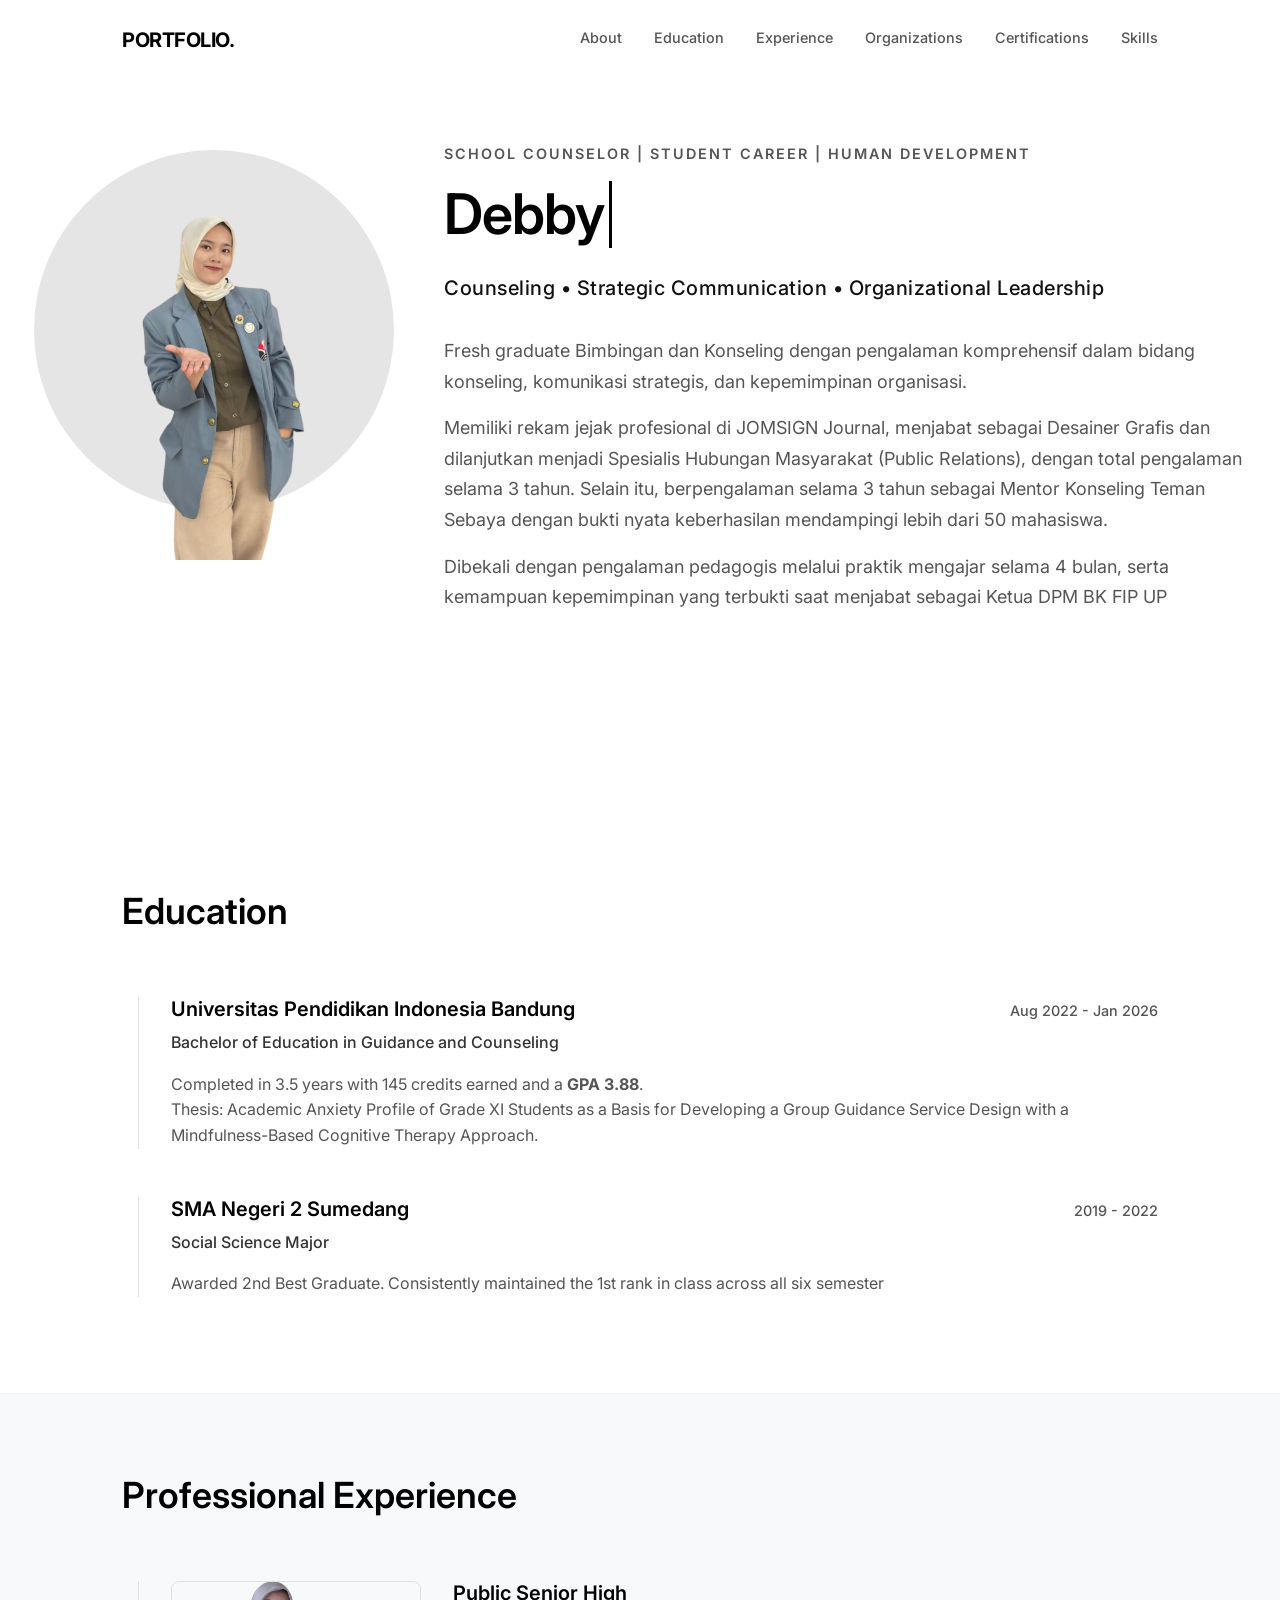
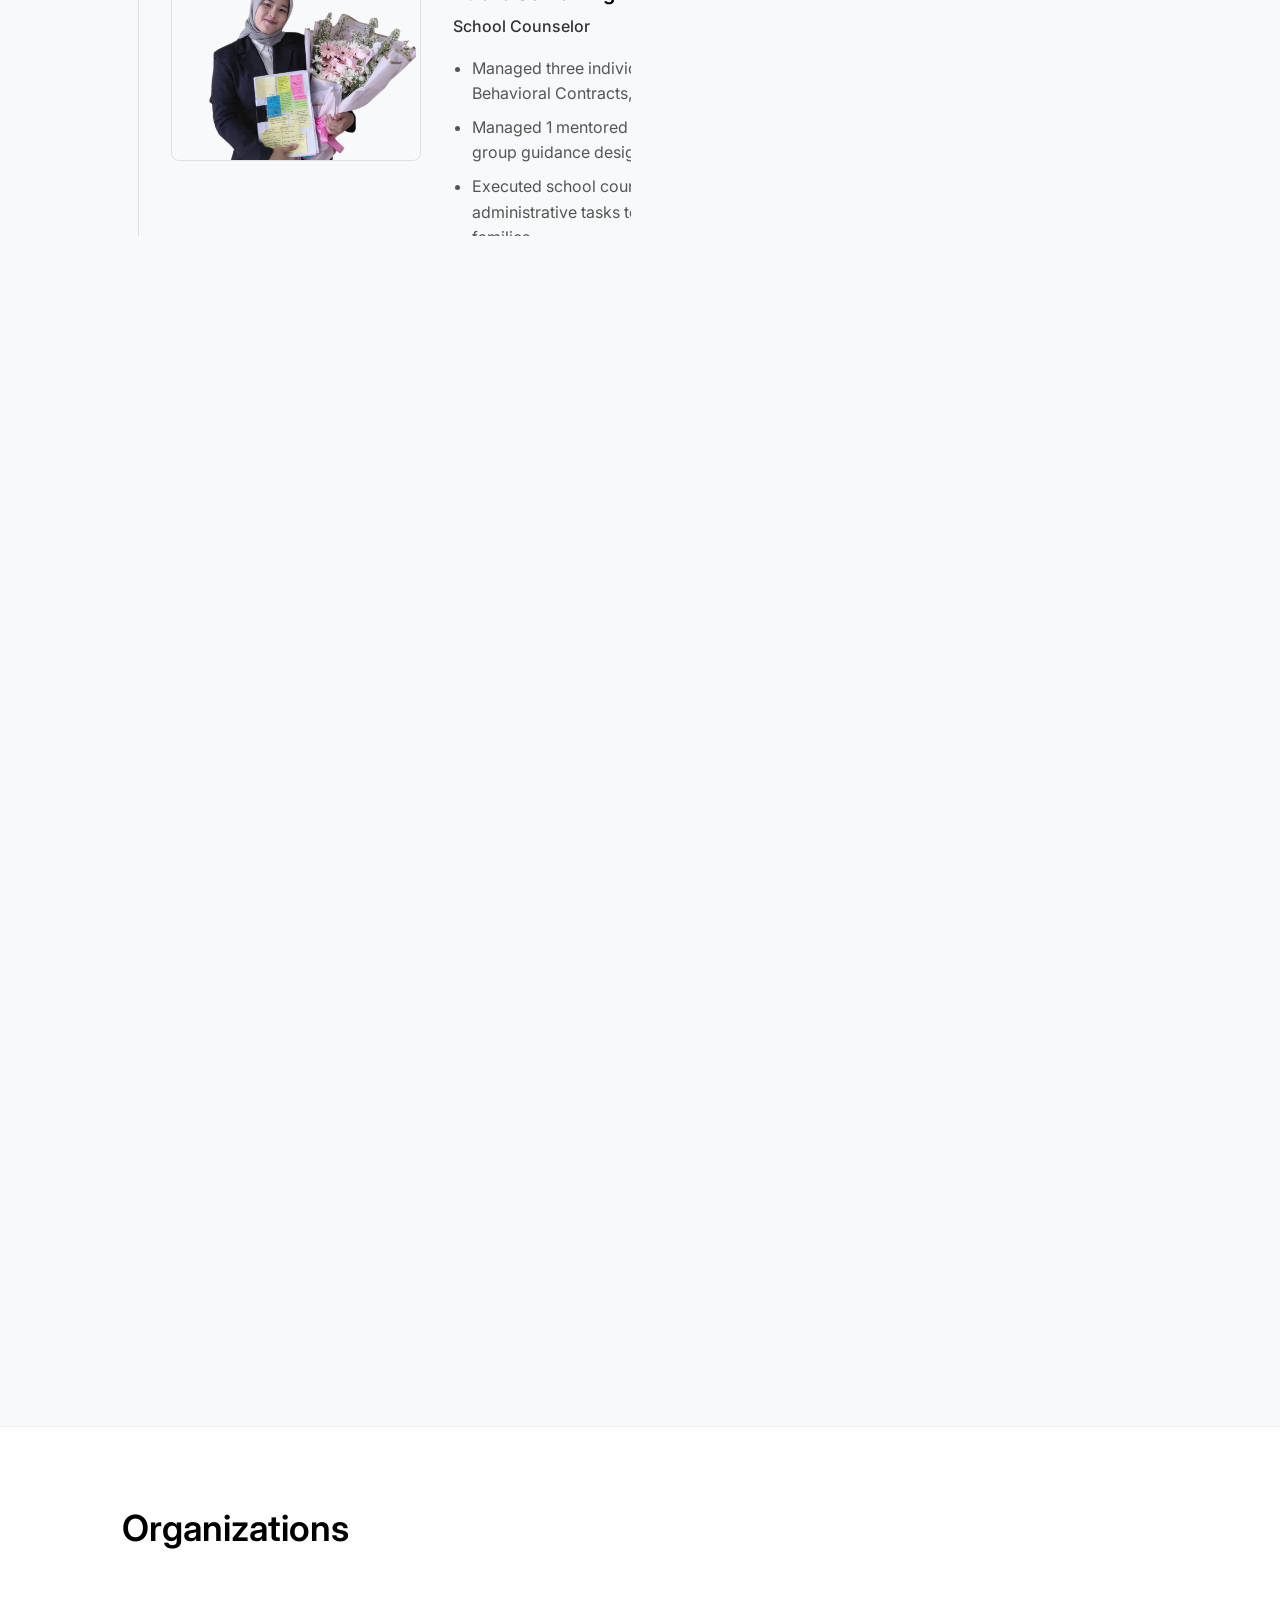
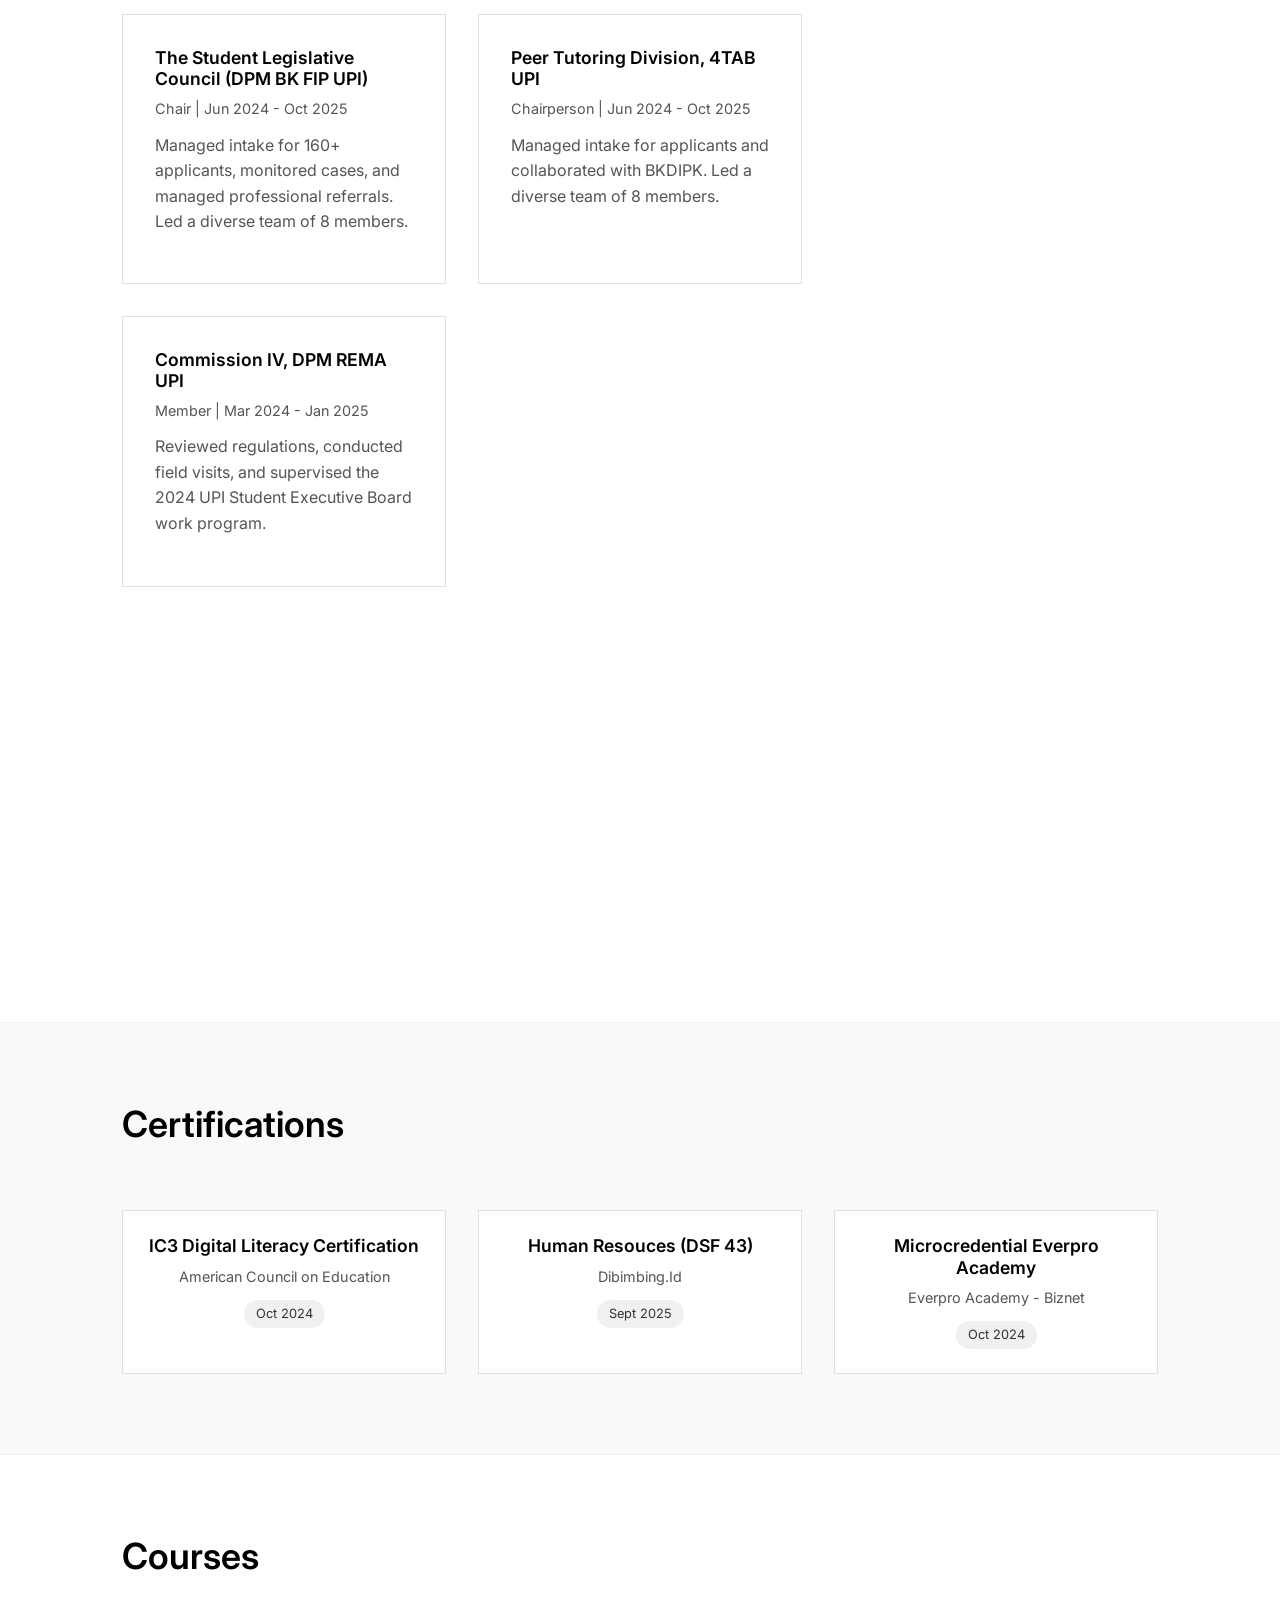
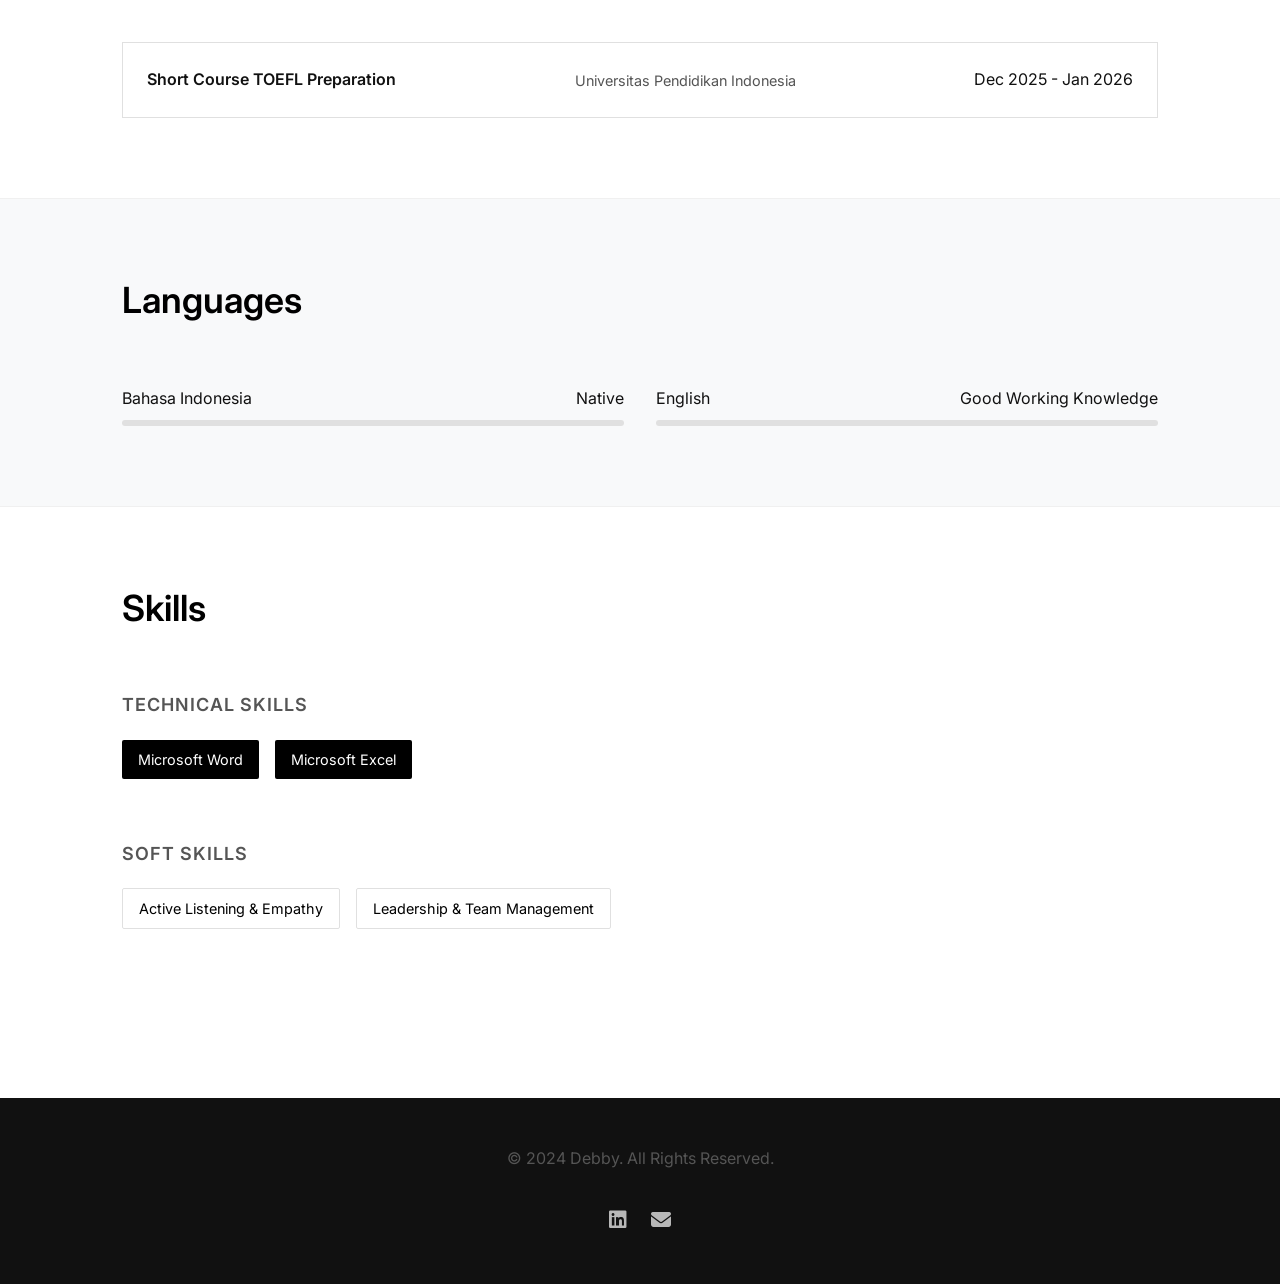
==== index.html @ de9557c0 "update" ====
<!DOCTYPE html>
<html lang="en">

<head>
    <meta charset="UTF-8">
    <meta name="viewport" content="width=device-width, initial-scale=1.0">
    <title>Professional Portfolio | Debby Rojwa N</title>
    <meta name="description"
        content="Portfolio of Debby Rojwa N, a Guidance and Counseling graduate specializing in counseling, strategic communication, and organizational leadership.">
    <link rel="preconnect" href="https://fonts.googleapis.com">
    <link rel="preconnect" href="https://fonts.gstatic.com" crossorigin>
    <link href="https://fonts.googleapis.com/css2?family=Inter:wght@300;400;500;600;700&display=swap" rel="stylesheet">
    <link rel="stylesheet" href="assets/css/style.css">
    <link rel="stylesheet" href="https://cdnjs.cloudflare.com/ajax/libs/font-awesome/6.4.0/css/all.min.css">

    <style>
        html {
            scroll-behavior: smooth;
        }
    </style>
</head>

<body>

    <header class="navbar">
        <div class="container nav-container">
            <a href="#" class="logo">PORTFOLIO.</a>

            <button class="menu-toggle" aria-label="Toggle navigation">
                <span class="bar"></span>
                <span class="bar"></span>
                <span class="bar"></span>
            </button>

            <nav class="nav-menu">
                <ul class="nav-list">
                    <li><a href="#about" class="nav-link">About</a></li>
                    <li><a href="#education" class="nav-link">Education</a></li>
                    <li><a href="#experience" class="nav-link">Experience</a></li>
                    <li><a href="#organizations" class="nav-link">Organizations</a></li>
                    <li><a href="#certifications" class="nav-link">Certifications</a></li>
                    <li><a href="#skills" class="nav-link">Skills</a></li>
                </ul>
            </nav>
        </div>
    </header>

    <section id="about" class="hero-section">
        <div class="container hero-container fade-in-up">
            <div class="hero-wrapper">
                <div class="hero-image">
                    <img src="assets/img/Desain tanpa judul.png" alt="Debby Rojwa N">
                </div>

                <div class="hero-content">
                    <span class="subtitle">School counselor | Student Career | Human Development</span>
                    <h1 class="main-title">
                        <span class="typewriter-container">
                            <span id="typewriter-title" class="typewriter-text"></span>
                        </span>
                    </h1>

                    <p class="role-tagline">Counseling &bull; Strategic Communication &bull; Organizational Leadership
                    </p>

                    <div class="about-description">
                        <p class="hero-summary text-reveal" style="margin-bottom: 1rem;">
                            Fresh graduate Bimbingan dan Konseling dengan pengalaman komprehensif dalam bidang
                            konseling, komunikasi strategis, dan kepemimpinan organisasi.
                        </p>
                        <p class="hero-summary text-reveal" style="margin-bottom: 1rem;">
                            Memiliki rekam jejak profesional di JOMSIGN Journal, menjabat sebagai Desainer Grafis dan
                            dilanjutkan menjadi Spesialis Hubungan Masyarakat (Public Relations), dengan total
                            pengalaman selama 3 tahun. Selain itu, berpengalaman selama 3 tahun sebagai Mentor Konseling
                            Teman Sebaya dengan bukti nyata keberhasilan mendampingi lebih dari 50 mahasiswa.
                        </p>
                        <p class="hero-summary text-reveal">
                            Dibekali dengan pengalaman pedagogis melalui praktik mengajar selama 4 bulan, serta
                            kemampuan kepemimpinan yang terbukti saat menjabat sebagai Ketua DPM BK FIP UP
                        </p>
                    </div>

                    <div class="hero-actions">
                        <a href="#" class="btn btn-primary" download>Download CV</a>
                        <a href="#experience" class="btn btn-outline">My Work</a>
                    </div>
                </div>
            </div>
        </div>
    </section>

    <main>
        <section id="education" class="section">
            <div class="container">
                <h2 class="section-title text-reveal">Education</h2>
                <div class="timeline stagger-container">
                    <div class="timeline-item stagger-item">
                        <div class="timeline-header">
                            <h3 class="timeline-title">Universitas Pendidikan Indonesia Bandung</h3>
                            <span class="timeline-year">Aug 2022 - Jan 2026</span>
                        </div>
                        <p class="timeline-subtitle">Bachelor of Education in Guidance and Counseling</p>
                        <p class="timeline-desc">
                            Completed in 3.5 years with 145 credits earned and a <strong>GPA 3.88</strong>.<br>
                            Thesis: Academic Anxiety Profile of Grade XI Students as a Basis for Developing a Group
                            Guidance Service Design with a Mindfulness-Based Cognitive Therapy Approach.
                        </p>
                    </div>
                    <div class="timeline-item stagger-item">
                        <div class="timeline-header">
                            <h3 class="timeline-title">SMA Negeri 2 Sumedang</h3>
                            <span class="timeline-year">2019 - 2022</span>
                        </div>
                        <p class="timeline-subtitle">Social Science Major</p>
                        <p class="timeline-desc">
                            Awarded 2nd Best Graduate. Consistently maintained the 1st rank in class across all six
                            semesters.
                        </p>
                    </div>
                </div>
            </div>
        </section>

        <section id="experience" class="section bg-light">
            <div class="container">
                <h2 class="section-title text-reveal">Professional Experience</h2>
                <div class="timeline stagger-container">

                    <div class="exp-item-wrapper timeline-item stagger-item">
                        <div class="exp-image-box">
                            <img src="assets/img/fotosicantikk.png" alt="School Counselor">
                        </div>
                        <div class="exp-content">
                            <div class="timeline-header">
                                <h3 class="timeline-title">Public Senior High School 6 Bandung</h3>
                                <span class="timeline-year">Sept 2025 - Jan 2026</span>
                            </div>
                            <p class="timeline-subtitle">School Counselor</p>
                            <ul class="timeline-list">
                                <li>Managed three individual counseling cases using the REBT approach with reframing,
                                    Behavioral Contracts, Transactional Analysis, and Strengths-Based Counseling
                                    techniques.
                                </li>
                                <li>Managed 1 mentored class and 6 partner classes, delivering 8 sessions of classroom
                                    and
                                    group guidance designed based on comprehensive needs assessments.</li>
                                <li>Executed school counseling management, including home visits, in-depth case studies,
                                    and
                                    administrative tasks to strengthen the support system between schools, students, and
                                    families.</li>
                            </ul>
                        </div>
                    </div>

                    <div class="exp-item-wrapper timeline-item stagger-item">
                        <div class="exp-image-box">
                            <img src="assets/img/fotosicantikk.png" alt="Jomsign">
                        </div>
                        <div class="exp-content">
                            <div class="timeline-header">
                                <h3 class="timeline-title">JOMSIGN: Journal of Multicultural Studies</h3>
                                <span class="timeline-year">Jul 2024 - Jan 2026</span>
                            </div>
                            <p class="timeline-subtitle">Public Relations Specialist</p>
                            <ul class="timeline-list">
                                <li>Cultivated and maintained positive relationships between the Journal Jomsign and the
                                    public, ensuring a high level of trust and mutual understanding.</li>
                                <li>Developed and executed effective communication strategies to build a strong,
                                    consistent,
                                    and positive journal Jomsign image.</li>
                            </ul>
                        </div>
                    </div>

                    <div class="exp-item-wrapper timeline-item stagger-item">
                        <div class="exp-image-box">
                            <img src="assets/img/fotosicantikk.png" alt="Host">
                        </div>
                        <div class="exp-content">
                            <div class="timeline-header">
                                <h3 class="timeline-title">Universitas Pendidikan Indonesia</h3>
                                <span class="timeline-year">Aug 2022 - Present</span>
                            </div>
                            <p class="timeline-subtitle">Host Highlights (Master of Ceremony & Moderator)</p>
                            <ul class="timeline-list">
                                <li><strong>Master of Ceremony:</strong> Led high-profile university events (2025 UPI
                                    Alumni
                                    Gathering, Tracer Study Dissemination, 2023 FIP UPI Ambassador competition).</li>
                                <li><strong>Moderator:</strong> Facilitated national-level dialogues including 2025
                                    National
                                    BK Workshop and 2023 UPI Career Talk Job Fair.</li>
                                <li><strong>Presidium for MUMAS BK UPI:</strong> Presided over 23 plenary sessions,
                                    managing
                                    complex legislative procedures and maintaining assembly order.</li>
                            </ul>
                        </div>
                    </div>

                    <div class="exp-item-wrapper timeline-item stagger-item">
                        <div class="exp-image-box">
                            <img src="assets/img/fotosicantikk.png" alt="Graphic Designer">
                        </div>
                        <div class="exp-content">
                            <div class="timeline-header">
                                <h3 class="timeline-title">JOMSIGN: Journal of Multicultural Studies</h3>
                                <span class="timeline-year">Apr 2022 - Jul 2024</span>
                            </div>
                            <p class="timeline-subtitle">Graphic Designer </p>
                            <ul class="timeline-list">
                                <li>Coordinated the article intake process, including receiving submissions and
                                    conducting
                                    initial administrative screenings for layout compliance.</li>
                                <li>Facilitated author communications by issuing Letters of Acceptance (LOA) and
                                    providing
                                    updates regarding the technical status of their manuscripts.</li>
                            </ul>
                        </div>
                    </div>

                    <div class="exp-item-wrapper timeline-item stagger-item">
                        <div class="exp-image-box">
                            <img src="assets/img/fotosicantikk.png" alt="Peer Counselor">
                        </div>
                        <div class="exp-content">
                            <div class="timeline-header">
                                <h3 class="timeline-title">Universitas Pendidikan Indonesia</h3>
                                <span class="timeline-year">Oct 2023 - Jan 2026</span>
                            </div>
                            <p class="timeline-subtitle">Peer Counselor</p>
                            <ul class="timeline-list">
                                <li>Conducted 30+ peer counseling sessions addressing diverse personal, social, and
                                    academic
                                    issues, prioritizing deep listening and non-judgmental validation.</li>
                                <li>Active speaker specializing in peer counseling for various internal and external
                                    organizations.</li>
                            </ul>
                        </div>
                    </div>

                </div>
            </div>
        </section>

        <section id="organizations" class="section">
            <div class="container">
                <h2 class="section-title text-reveal">Organizations</h2>
                <div class="grid-layout stagger-container org-grid">

                    <div class="org-card-wrapper stagger-item">
                        <div class="card org-main-card">
                            <h3 class="card-title">The Student Legislative Council (DPM BK FIP UPI)</h3>
                            <p class="card-subtitle">Chair | Jun 2024 - Oct 2025</p>
                            <p class="card-desc">Managed intake for 160+ applicants, monitored cases, and managed
                                professional referrals. Led a diverse team of 8 members.</p>
                        </div>
                        <div class="org-detail-overlay">
                            <div class="overlay-image-container fader">
                                <img src="assets/img/Gemini_Generated_Image_20qdap20qdap20qd.png" alt="Img 1"
                                    class="fader-img active">
                                <img src="assets/img/Gemini_Generated_Image_20qdap20qdap20qd (1).png" alt="Img 2"
                                    class="fader-img">
                                <img src="assets/img/Gemini_Generated_Image_20qdap20qdap20qd (2).png" alt="Img 3"
                                    class="fader-img">
                            </div>
                            <div class="detail-desc">
                                <p>Led legislative initiatives and student advocacy programs, significantly improving
                                    campus engagement.</p>
                            </div>
                        </div>
                    </div>

                    <div class="org-card-wrapper stagger-item">
                        <div class="card org-main-card">
                            <h3 class="card-title">Peer Tutoring Division, 4TAB UPI</h3>
                            <p class="card-subtitle">Chairperson | Jun 2024 - Oct 2025</p>
                            <p class="card-desc">Managed intake for applicants and collaborated with BKDIPK. Led a
                                diverse
                                team of 8 members.</p>
                        </div>
                        <div class="org-detail-overlay">
                            <div class="overlay-image-container fader">
                                <img src="assets/img/Gemini_Generated_Image_3wm6e03wm6e03wm6.png" alt="Img 1"
                                    class="fader-img active">
                                <img src="assets/img/fotosicantikk.png" alt="Img 2" class="fader-img">
                                <img src="assets/img/Gemini_Generated_Image_20qdap20qdap20qd (1).png" alt="Img 3"
                                    class="fader-img">
                            </div>
                            <div class="detail-desc">
                                <p>Successfully coordinated academic support for over 200 freshmen through peer-to-peer
                                    mentoring.</p>
                            </div>
                        </div>
                    </div>

                    <div class="org-card-wrapper stagger-item">
                        <div class="card org-main-card">
                            <h3 class="card-title">Commission II, DPM BK FIP UPI</h3>
                            <p class="card-subtitle">Chairperson | Apr 2024 - Jan 2025</p>
                            <p class="card-desc">Led oversight of four strategic divisions. Optimized budgeting and
                                supervisory functions for 25+ executive work programs.</p>
                        </div>
                        <div class="org-detail-overlay">
                            <div class="overlay-image-container fader">
                                <img src="assets/img/Gemini_Generated_Image_20qdap20qdap20qd (2).png" alt="Img 1"
                                    class="fader-img active">
                                <img src="assets/img/Gemini_Generated_Image_20qdap20qdap20qd.png" alt="Img 2"
                                    class="fader-img">
                                <img src="assets/img/Gemini_Generated_Image_3wm6e03wm6e03wm6.png" alt="Img 3"
                                    class="fader-img">
                            </div>
                            <div class="detail-desc">
                                <p>Ensured fiscal responsibility and strategic alignment of all student body programs.
                                </p>
                            </div>
                        </div>
                    </div>

                    <div class="org-card-wrapper stagger-item">
                        <div class="card org-main-card">
                            <h3 class="card-title">Commission IV, DPM REMA UPI</h3>
                            <p class="card-subtitle">Member | Mar 2024 - Jan 2025</p>
                            <p class="card-desc">Reviewed regulations, conducted field visits, and supervised the 2024
                                UPI
                                Student Executive Board work program.</p>
                        </div>
                        <div class="org-detail-overlay">
                            <div class="overlay-image-container fader">
                                <img src="assets/img/Gemini_Generated_Image_20qdap20qdap20qd (1).png" alt="Img 1"
                                    class="fader-img active">
                                <img src="assets/img/Gemini_Generated_Image_20qdap20qdap20qd (2).png" alt="Img 2"
                                    class="fader-img">
                                <img src="assets/img/fotosicantikk.png" alt="Img 3" class="fader-img">
                            </div>
                            <div class="detail-desc">
                                <p>Conducted rigorous oversight of university-wide executive programs.</p>
                            </div>
                        </div>
                    </div>

                    <div class="org-card-wrapper stagger-item">
                        <div class="card org-main-card">
                            <h3 class="card-title">Literature and Culture Dept, SMAN 2 Sumedang</h3>
                            <p class="card-subtitle">Member | 2019 - 2021</p>
                            <p class="card-desc">Contributed to department meetings and the successful implementation of
                                various cultural programs.</p>
                        </div>
                        <div class="org-detail-overlay">
                            <div class="overlay-image-container fader">
                                <img src="assets/img/Gemini_Generated_Image_3wm6e03wm6e03wm6.png" alt="Img 1"
                                    class="fader-img active">
                                <img src="assets/img/Gemini_Generated_Image_20qdap20qdap20qd.png" alt="Img 2"
                                    class="fader-img">
                            </div>
                            <div class="detail-desc">
                                <p>Organized cultural festivals promoting local arts and literature.</p>
                            </div>
                        </div>
                    </div>

                    <div class="org-card-wrapper stagger-item">
                        <div class="card org-main-card">
                            <h3 class="card-title">Girl's Scout Squad Leader</h3>
                            <p class="card-subtitle">SMP Negeri 1 Sumedang | 2018 - 2019</p>
                            <p class="card-desc">Led field formations as Platoon Commander. Represented school in
                                regional
                                to national levels competitions.</p>
                        </div>
                        <div class="org-detail-overlay">
                            <div class="overlay-image-container fader">
                                <img src="assets/img/fotosicantikk.png" alt="Img 1" class="fader-img active">
                                <img src="assets/img/Gemini_Generated_Image_20qdap20qdap20qd (1).png" alt="Img 2"
                                    class="fader-img">
                            </div>
                            <div class="detail-desc">
                                <p>Led the platoon to victory in 3 regional competitions.</p>
                            </div>
                        </div>
                    </div>

                    <div class="org-card-wrapper stagger-item">
                        <div class="card org-main-card">
                            <h3 class="card-title">Head of Student Library</h3>
                            <p class="card-subtitle">SMP Negeri 1 Sumedang | 2017 - 2018</p>
                            <p class="card-desc">Managed library operations, cataloging, and adhered to schedules.
                                Demonstrated commitment to literary development through competitions.</p>
                        </div>
                        <div class="org-detail-overlay">
                            <div class="overlay-image-container fader">
                                <img src="assets/img/Gemini_Generated_Image_20qdap20qdap20qd (2).png" alt="Img 1"
                                    class="fader-img active">
                                <img src="assets/img/Gemini_Generated_Image_20qdap20qdap20qd.png" alt="Img 2"
                                    class="fader-img">
                            </div>
                            <div class="detail-desc">
                                <p>Modernized the cataloging system and increased student visits by 50%.</p>
                            </div>
                        </div>
                    </div>

                    <div class="org-card-wrapper stagger-item">
                        <div class="card org-main-card">
                            <h3 class="card-title">Member of MC Extracurricular</h3>
                            <p class="card-subtitle">SMP Negeri 1 Sumedang | 2017 - 2018</p>
                            <p class="card-desc">Recognized as Non-Academic Outstanding Student for public speaking
                                excellence. Hosted numerous school and regency events.</p>
                        </div>
                        <div class="org-detail-overlay">
                            <div class="overlay-image-container fader">
                                <img src="assets/img/Gemini_Generated_Image_3wm6e03wm6e03wm6.png" alt="Img 1"
                                    class="fader-img active">
                                <img src="assets/img/fotosicantikk.png" alt="Img 2" class="fader-img">
                            </div>
                            <div class="detail-desc">
                                <p>Served as the primary host for all major school assemblies and external events.</p>
                            </div>
                        </div>
                    </div>

                </div>
            </div>
        </section>

        <section id="certifications" class="section bg-light">
            <div class="container">
                <h2 class="section-title text-reveal">Certifications</h2>
                <div class="grid-layout compact stagger-container">
                    <div class="card minimal stagger-item">
                        <h3 class="card-title">IC3 Digital Literacy Certification</h3>
                        <p class="card-subtitle">American Council on Education</p>
                        <span class="card-meta">Oct 2024</span>
                    </div>
                    <div class="card minimal stagger-item">
                        <h3 class="card-title">Human Resouces (DSF 43)</h3>
                        <p class="card-subtitle">Dibimbing.Id</p>
                        <span class="card-meta">Sept 2025</span>
                    </div>
                    <div class="card minimal stagger-item">
                        <h3 class="card-title">Microcredential Everpro Academy</h3>
                        <p class="card-subtitle">Everpro Academy - Biznet</p>
                        <span class="card-meta">Oct 2024</span>
                    </div>
                </div>
            </div>
        </section>

        <section id="courses" class="section">
            <div class="container">
                <h2 class="section-title text-reveal">Courses</h2>
                <div class="list-layout stagger-container">
                    <div class="list-item stagger-item">
                        <span class="list-name">Short Course TOEFL Preparation</span>
                        <span class="list-platform">Universitas Pendidikan Indonesia</span>
                        <span class="list-year">Dec 2025 - Jan 2026</span>
                    </div>
                </div>
            </div>
        </section>

        <section id="languages" class="section bg-light">
            <div class="container">
                <h2 class="section-title text-reveal">Languages</h2>
                <div class="skills-grid stagger-container">
                    <div class="skill-item stagger-item">
                        <div class="skill-info">
                            <span>Bahasa Indonesia</span>
                            <span>Native</span>
                        </div>
                        <div class="progress-bar">
                            <div class="progress" style="width: 100%"></div>
                        </div>
                    </div>
                    <div class="skill-item stagger-item">
                        <div class="skill-info">
                            <span>English</span>
                            <span>Good Working Knowledge</span>
                        </div>
                        <div class="progress-bar">
                            <div class="progress" style="width: 75%"></div>
                        </div>
                    </div>
                </div>
            </div>
        </section>

        <section id="skills" class="section">
            <div class="container">
                <h2 class="section-title text-reveal">Skills</h2>

                <h3 class="subsection-title stagger-container">
                    <span class="stagger-item visible">Technical Skills</span>
                </h3>
                <div class="tags-container stagger-container">
                    <span class="tag stagger-item">Microsoft Word</span>
                    <span class="tag stagger-item">Microsoft Excel</span>
                    <span class="tag stagger-item">Microsoft PowerPoint</span>
                    <span class="tag stagger-item">Counselling</span>
                    <span class="tag stagger-item">Digital Marketing</span>
                    <span class="tag stagger-item">Content Creation</span>
                </div>

                <div class="spacer"></div>

                <h3 class="subsection-title stagger-container">
                    <span class="stagger-item visible">Soft Skills</span>
                </h3>
                <div class="tags-container stagger-container">
                    <span class="tag outline stagger-item">Active Listening & Empathy</span>
                    <span class="tag outline stagger-item">Leadership & Team Management</span>
                    <span class="tag outline stagger-item">Public Speaking & Presentation</span>
                    <span class="tag outline stagger-item">Analytical Thinking</span>
                    <span class="tag outline stagger-item">Digital Literacy</span>
                </div>
            </div>
        </section>
    </main>

    <footer class="footer">
        <div class="container footer-container">
            <p>&copy; 2024 Debby. All Rights Reserved.</p>
            <div class="social-links">
                <a href="#" aria-label="LinkedIn"><i class="fab fa-linkedin"></i></a>
                <a href="#" aria-label="Email"><i class="fas fa-envelope"></i></a>
            </div>
        </div>
    </footer>

    <script src="assets/js/script.js"></script>
</body>

</html>
---- assets/css/style.css ----
:root {
    --color-bg: #ffffff;
    --color-bg-alt: #f8f9fa;
    --color-text-main: #111111;
    --color-text-secondary: #555555;
    --color-border: #e0e0e0;
    --color-accent: #000000;
    --color-accent-hover: #333333;

    --container-width: 1100px;
    --spacing-section: 5rem;
    --spacing-element: 1.5rem;

    --font-main: 'Inter', sans-serif;
    --font-size-base: 16px;
    --font-size-h1: 3.5rem;
    --font-size-h2: 2.25rem;
    --font-size-h3: 1.25rem;

    --transition-fast: 0.2s ease;
    --transition-smooth: 0.4s cubic-bezier(0.25, 0.46, 0.45, 0.94);
}

* {
    margin: 0;
    padding: 0;
    box-sizing: border-box;
}

.typewriter-text {
    border-right: 3px solid var(--color-accent);
    padding-right: 5px;
    white-space: nowrap;
    overflow: hidden;
    display: inline-block;
    vertical-align: bottom;
}

@keyframes blink {

    0%,
    100% {
        border-color: transparent;
    }

    50% {
        border-color: var(--color-accent);
    }
}

.typewriter-text.typing {
    animation: blink 0.75s step-end infinite;
}

html {
    scroll-behavior: smooth;
    font-size: var(--font-size-base);
}

body {
    font-family: var(--font-main);
    color: var(--color-text-main);
    background-color: var(--color-bg);
    line-height: 1.6;
    -webkit-font-smoothing: antialiased;
}

a {
    text-decoration: none;
    color: inherit;
    transition: var(--transition-fast);
}

ul {
    list-style: none;
}

img {
    max-width: 100%;
    display: block;
}

h1,
h2,
h3,
h4,
h5,
h6 {
    font-weight: 600;
    line-height: 1.2;
    margin-bottom: 1rem;
    color: var(--color-accent);
}

p {
    margin-bottom: 1rem;
    color: var(--color-text-secondary);
}

.container {
    max-width: var(--container-width);
    margin: 0 auto;
    padding: 0 2rem;
}

.section {
    padding: var(--spacing-section) 0;
}

.bg-light {
    background-color: var(--color-bg-alt);
    border-top: 1px solid #f0f0f0;
    border-bottom: 1px solid #f0f0f0;
}

.btn {
    display: inline-block;
    padding: 0.875rem 2rem;
    font-size: 1rem;
    font-weight: 500;
    border-radius: 4px;
    cursor: pointer;
    transition: all var(--transition-fast);
    letter-spacing: 0.5px;
}

.btn-primary {
    background-color: var(--color-accent);
    color: #fff;
    border: 1px solid var(--color-accent);
}

.btn-primary:hover {
    background-color: #333;
    border-color: #333;
    transform: translateY(-2px);
}

.btn-outline {
    background-color: transparent;
    color: var(--color-accent);
    border: 1px solid var(--color-accent);
    margin-left: 1rem;
}

.btn-outline:hover {
    background-color: var(--color-bg-alt);
    color: #000;
    transform: translateY(-2px);
}

.navbar {
    position: fixed;
    top: 0;
    left: 0;
    width: 100%;
    background-color: rgba(255, 255, 255, 0.85);
    backdrop-filter: blur(5px);
    border-bottom: 1px solid transparent;
    z-index: 1000;
    height: 80px;
    display: flex;
    align-items: center;
    transition: all 0.4s cubic-bezier(0.22, 1, 0.36, 1);
}

.navbar.scrolled {
    height: 60px;
    background-color: rgba(255, 255, 255, 0.98);
    border-bottom: 1px solid var(--color-border);
    padding: 0;
    box-shadow: 0 4px 20px rgba(0, 0, 0, 0.05);
}

.nav-container {
    width: 100%;
    display: flex;
    justify-content: space-between;
    align-items: center;
}

.logo {
    font-size: 1.25rem;
    font-weight: 700;
    letter-spacing: -0.5px;
    color: var(--color-accent);
}

.nav-menu {
    display: flex;
}

.nav-list {
    display: flex;
    gap: 2rem;
}

.nav-link {
    font-size: 0.9rem;
    font-weight: 500;
    color: var(--color-text-secondary);
    position: relative;
    padding-bottom: 5px;
    display: inline-block;
}

.nav-link::after {
    content: '';
    position: absolute;
    width: 0;
    height: 2px;
    bottom: 0;
    left: 0;
    background-color: var(--color-accent);
    transition: width 0.3s ease;
}

.nav-link:hover {
    color: var(--color-accent);
}

.nav-link:hover::after {
    width: 100%;
}

.menu-toggle {
    display: none;
    background: none;
    border: none;
    cursor: pointer;
    flex-direction: column;
    gap: 5px;
}

.bar {
    width: 25px;
    height: 2px;
    background-color: var(--color-accent);
    transition: var(--transition-fast);
}

.hero-section {
    padding: 140px 0 100px;
    min-height: 90vh;
    display: flex;
    align-items: center;
}

.hero-container {
    max-width: 100%;
    padding-right: 0;
    width: 95%;
}

.hero-wrapper {
    display: flex;
    align-items: center;
    gap: 5rem;
}

.hero-image {
    flex-shrink: 0;
    margin-top: -5rem;
    margin-left: 0;
    position: relative;
    z-index: 1;
}

.hero-image::before {
    content: "";
    position: absolute;
    width: 360px;
    height: 360px;
    background-color: #e5e5e5;
    border-radius: 50%;
    top: -60px;
    left: 50%;
    transform: translateX(-50%);
    z-index: -1;
    opacity: 1;
}

.photo-placeholder {
    width: 300px;
    height: 350px;
    background-color: #f0f0f0;
    border: 1px solid var(--color-border);
    display: flex;
    align-items: center;
    justify-content: center;
    font-size: 4rem;
    color: #ccc;
    border-radius: 4px;
    overflow: hidden;
}

.hero-image img {
    width: 300px;
    height: 350px;
    object-fit: cover;
    border-radius: 4px;
}

.hero-content {
    width: 100%;
}

.subtitle {
    display: block;
    font-size: 0.9rem;
    text-transform: uppercase;
    letter-spacing: 2px;
    font-weight: 600;
    margin-bottom: 1rem;
    color: var(--color-text-secondary);
    opacity: 0;
    animation: fadeReveal 0.8s ease-out 0.2s forwards;
}

.main-title {
    font-size: var(--font-size-h1);
    margin-bottom: 1.5rem;
    letter-spacing: -1px;
    min-height: 1.2em;
}

.hero-summary {
    font-size: 1.125rem;
    margin-bottom: 2.5rem;
    max-width: 100%;
    line-height: 1.7;
}

.hero-summary strong {
    font-weight: 600;
    color: var(--color-accent);
    background: linear-gradient(to top, rgba(0, 0, 0, 0.05) 40%, transparent 40%);
}

.role-tagline {
    font-size: 1.25rem;
    font-weight: 500;
    color: var(--color-text-main);
    margin-bottom: 2rem;
    letter-spacing: 0.5px;
    opacity: 0;
    animation: fadeReveal 0.8s ease-out 0.4s forwards;
}

.about-label {
    font-size: 0.85rem;
    text-transform: uppercase;
    letter-spacing: 2px;
    color: var(--color-text-secondary);
    margin-top: 2rem;
    margin-bottom: 0.5rem;
    font-weight: 600;
    display: inline-block;
    border-bottom: 2px solid var(--color-accent);
    padding-bottom: 2px;
}

.hero-actions {
    opacity: 0;
    transform: translateY(30px);
}

.section-title {
    font-size: var(--font-size-h2);
    margin-bottom: 3rem;
    padding-bottom: 1rem;
    position: relative;
    display: inline-block;
}

.section-title::after {
    content: '';
    position: absolute;
    bottom: 0;
    left: 0;
    width: 0;
    height: 1px;
    background-color: var(--color-border);
    transition: width 0.8s cubic-bezier(0.22, 1, 0.36, 1);
}

.section-title.visible::after {
    width: 100%;
}

.timeline {
    position: relative;
    border-left: 1px solid var(--color-border);
    padding-left: 2rem;
    margin-left: 1rem;
}

.timeline-item {
    margin-bottom: 3rem;
    position: relative;
    padding-left: 10px;
}

.timeline-item:last-child {
    margin-bottom: 0;
}

.timeline-item::before {
    content: '';
    position: absolute;
    left: -2.35rem;
    top: 0.5rem;
    width: 10px;
    height: 10px;
    background-color: var(--color-bg);
    border: 2px solid var(--color-accent);
    border-radius: 50%;
    transform: scale(0);
    transition: transform 0.4s ease-out 0.2s;
}

.timeline-item.visible::before {
    transform: scale(1);
}

.timeline-header {
    display: flex;
    justify-content: space-between;
    align-items: baseline;
    flex-wrap: wrap;
    margin-bottom: 0.5rem;
}

.timeline-title {
    font-size: 1.25rem;
    margin-bottom: 0;
}

.timeline-year {
    font-size: 0.9rem;
    color: var(--color-text-secondary);
    font-weight: 500;
}

.timeline-subtitle {
    font-size: 1rem;
    font-weight: 500;
    color: #333;
    margin-bottom: 1rem;
}

.timeline-list {
    list-style: disc;
    margin-left: 1.2rem;
    color: var(--color-text-secondary);
}

.timeline-list li {
    margin-bottom: 0.5rem;
}

.grid-layout {
    display: grid;
    grid-template-columns: repeat(auto-fit, minmax(300px, 1fr));
    gap: 2rem;
}

.card {
    background: var(--color-bg);
    border: 1px solid var(--color-border);
    padding: 2rem;
    transition: var(--transition-fast);
}

.card:hover {
    border-color: #aaa;
    transform: translateY(-5px);
    box-shadow: 0 5px 15px rgba(0, 0, 0, 0.03);
}

.card.minimal {
    text-align: center;
    padding: 1.5rem;
}

.card-title {
    font-size: 1.1rem;
    margin-bottom: 0.5rem;
}

.card-subtitle {
    font-size: 0.9rem;
    margin-bottom: 0.75rem;
}

.card-meta {
    display: inline-block;
    font-size: 0.8rem;
    background: #f0f0f0;
    padding: 0.25rem 0.75rem;
    border-radius: 20px;
    color: #333;
}

.list-layout {
    display: flex;
    flex-direction: column;
    gap: 1rem;
}

.list-item {
    display: flex;
    justify-content: space-between;
    align-items: center;
    padding: 1.5rem;
    border: 1px solid var(--color-border);
    transition: var(--transition-fast);
}

.list-item:hover {
    border-color: #000;
    background-color: #fafafa;
}

.list-name {
    font-weight: 600;
}

.list-platform {
    font-size: 0.9rem;
    color: var(--color-text-secondary);
}

.subsection-title {
    font-size: 1.125rem;
    margin-bottom: 1.5rem;
    color: var(--color-text-secondary);
    text-transform: uppercase;
    letter-spacing: 1px;
}

.tags-container {
    display: flex;
    flex-wrap: wrap;
    gap: 1rem;
    margin-bottom: 2rem;
}

.tag {
    display: inline-block;
    padding: 0.5rem 1rem;
    background-color: var(--color-accent);
    color: #fff;
    font-size: 0.9rem;
    border-radius: 2px;
}

.tag.outline {
    background-color: transparent;
    color: var(--color-accent);
    border: 1px solid var(--color-border);
}

.spacer {
    height: 2rem;
}

.skills-grid {
    display: grid;
    grid-template-columns: repeat(auto-fit, minmax(300px, 1fr));
    gap: 2rem;
}

.skill-info {
    display: flex;
    justify-content: space-between;
    margin-bottom: 0.5rem;
}

.progress-bar {
    width: 100%;
    height: 6px;
    background-color: #e0e0e0;
    border-radius: 3px;
    overflow: hidden;
}

.progress {
    height: 100%;
    background-color: var(--color-accent);
    width: 0;
    transition: width 1.5s cubic-bezier(0.22, 1, 0.36, 1);
}

.footer {
    background-color: #111;
    color: #fff;
    padding: 3rem 0;
    text-align: center;
}

.footer-container {
    display: flex;
    flex-direction: column;
    align-items: center;
    gap: 1rem;
}

.social-links {
    display: flex;
    gap: 1.5rem;
}

.social-links a {
    color: #fff;
    font-size: 1.25rem;
    opacity: 0.7;
}

.social-links a:hover {
    opacity: 1;
}

@keyframes fadeReveal {
    from {
        opacity: 0;
        transform: translateY(20px);
    }

    to {
        opacity: 1;
        transform: translateY(0);
    }
}

@keyframes shine {
    to {
        background-position: 200% center;
    }
}

.stagger-item {
    opacity: 0;
    transform: translateY(20px);
    transition: opacity 0.6s ease-out, transform 0.6s ease-out;
}

.stagger-item.visible {
    opacity: 1;
    transform: translateY(0);
}

.text-reveal {
    opacity: 0;
    transform: translateY(20px);
    transition: opacity 0.8s ease-out, transform 0.8s ease-out;
}

.text-reveal.visible {
    opacity: 1;
    transform: translateY(0);
}

.progress-bar .progress {
    width: 0;
    transition: width 1.5s cubic-bezier(0.22, 1, 0.36, 1);
}

.typewriter-container {
    display: inline-block;
}

@media (max-width: 768px) {
    :root {
        --spacing-section: 3.5rem;
        --font-size-h1: 2.5rem;
    }

    .menu-toggle {
        display: flex;
    }

    .nav-menu {
        position: fixed;
        top: 70px;
        left: -100%;
        width: 100%;
        height: calc(100vh - 70px);
        background-color: #fff;
        flex-direction: column;
        justify-content: center;
        align-items: center;
        transition: left 0.3s ease;
        border-top: 1px solid var(--color-border);
    }

    .nav-menu.active {
        left: 0;
    }

    .nav-list {
        flex-direction: column;
        align-items: center;
        gap: 2rem;
    }

    .nav-link {
        font-size: 1.25rem;
    }

    .hero-actions {
        display: flex;
        flex-direction: column;
        gap: 1rem;
    }

    .hero-wrapper {
        flex-direction: column;
        text-align: center;
        gap: 2rem;
    }

    .hero-image {
        margin: 0;
        margin-top: -2rem;
    }

    .hero-image::before {
        width: 280px;
        height: 280px;
        top: -40px;
    }

    .hero-image img {
        width: 240px;
        height: 280px;
    }

    .timeline {
        border-left: none;
        padding-left: 0;
        margin-left: 0;
    }

    .timeline-item {
        margin-bottom: 2.5rem;
        padding-left: 0;
        border-left: 2px solid var(--color-border);
        padding-left: 1.5rem;
        margin-left: 5px;
    }

    .timeline-item::before {
        left: -6px;
        top: 0.25rem;
    }
}

.timeline.stagger-container {
    border-left: none;
    padding-left: 0;
    margin-left: 0;
}

.timeline-item.stagger-item {
    border-left: 1px solid var(--color-border);
    padding-left: 2rem;
    margin-left: 1rem;
}

.timeline-item.stagger-item::before {
    left: -0.35rem;
    top: 0.5rem;
}

.exp-item-wrapper {
    display: flex;
    gap: 2rem;
    margin-bottom: 4rem;
}

.exp-image-box {
    flex-shrink: 0;
    width: 250px;
    height: 180px;
    border-radius: 8px;
    overflow: hidden;
    position: relative;
    border: 1px solid #e0e0e0;
}

.exp-image-box img {
    width: 100%;
    height: 100%;
    object-fit: cover;
    transition: transform 0.4s ease;
}

.exp-item-wrapper:hover .exp-image-box img {
    transform: scale(1.05);
}

.exp-content {
    flex-grow: 1;
}

@media (max-width: 768px) {
    .exp-item-wrapper {
        flex-direction: column;
        gap: 1.5rem;
    }

    .exp-image-box {
        width: 100%;
        height: 200px;
    }
}

.org-card-wrapper {
    position: relative;
    /* Ensure the wrapper respects z-index on hover */
    z-index: 1;
    transition: z-index 0s linear 0s;
    /* Instant z-index change */
}

.org-main-card {
    height: 100%;
    background: #fff;
    cursor: pointer;
    position: relative;
    z-index: 10;
}

/* 
   FIX: High Z-Index on Hover 
   Ensures the popped-out card (and overlay) sits ON TOP of all siblings.
   Fixes: "TERHALANG OLEH CARD TENGAH"
*/
.org-card-wrapper:hover {
    z-index: 1000;
}

.org-card-wrapper:hover .org-main-card {
    z-index: 11;
}

.org-detail-overlay {
    position: absolute;
    top: 0;
    left: 0;
    width: 100%;
    height: 100%;

    background-color: #fff;
    display: flex;
    flex-direction: column;
    opacity: 0;
    visibility: hidden;
    pointer-events: none;

    transform-style: preserve-3d;
    backface-visibility: hidden;
    transition: all 0.6s cubic-bezier(0.25, 0.8, 0.25, 1);

    z-index: 50;
    border-radius: 4px;
    box-shadow: 0 15px 40px rgba(0, 0, 0, 0.25);
    border: 1px solid #e0e0e0;
}

.org-card-wrapper:hover .org-detail-overlay {
    opacity: 1;
    visibility: visible;
    pointer-events: auto;
}

.org-detail-overlay.pop-right {
    top: -10%;
    bottom: auto;

    width: 110%;
    height: 120%;

    left: 105%;
    right: auto;
    transform-origin: left center;

    /* RESTORED FLIP: Rotate out */
    transform: rotateY(-90deg) translateX(-40px);
    opacity: 0;
}

.org-card-wrapper:hover .org-detail-overlay.pop-right {
    /* RESTORED FLIP: Rotate in */
    transform: rotateY(0deg) translateX(0);
    left: 105%;
}

.org-detail-overlay.pop-left {
    top: -10%;
    bottom: auto;

    width: 110%;
    height: 120%;

    right: 105%;
    left: auto;
    transform-origin: right center;

    /* RESTORED FLIP: Rotate out */
    transform: rotateY(90deg) translateX(40px);
    opacity: 0;
}

.org-card-wrapper:hover .org-detail-overlay.pop-left {
    /* RESTORED FLIP: Rotate in */
    transform: rotateY(0deg) translateX(0);
    right: 105%;
}

.org-detail-overlay.pop-center {
    width: 110%;
    height: 120%;

    top: 50%;
    left: 50%;
    transform-origin: center center;

    /* RESTORED FLIP: Rotate, Scale, Translate */
    transform: translate(-50%, -50%) scale(0.6) rotateY(180deg);
    opacity: 0;
    z-index: 2000;
}

.org-card-wrapper:hover .org-detail-overlay.pop-center {
    opacity: 1;
    visibility: visible;
    pointer-events: auto;

    /* RESTORED FLIP: Rotate flat */
    transform: translate(-50%, -50%) scale(1) rotateY(0deg);
}

.overlay-image-container {
    width: 100%;
    height: 55%;
    background-color: #f0f0f0;
    position: relative;
    overflow: hidden;
    border-top-left-radius: 4px;
    border-top-right-radius: 4px;
}

.fader-img {
    position: absolute;
    top: 0;
    left: 0;
    width: 100%;
    height: 100%;
    object-fit: cover;
    opacity: 0;
    transition: opacity 1s ease-in-out;
}

.fader-img.active {
    opacity: 1;
}

.detail-desc {
    padding: 1.5rem;
    flex-grow: 1;
    display: flex;
    align-items: center;
    background: #fafafa;
    border-color: #e0e0e0;
}

.detail-desc p {
    font-size: 0.95rem;
    color: #333;
    line-height: 1.5;
    margin-bottom: 0;
}

@media (max-width: 768px) {
    .org-detail-overlay {
        position: absolute;
        width: 100% !important;
        height: 100% !important;
        top: 0 !important;
        left: 0 !important;
        right: auto !important;
        bottom: auto !important;
        transform: none !important;
        opacity: 0;
        visibility: hidden;
    }

    .org-card-wrapper:hover .org-detail-overlay {
        opacity: 1;
        visibility: visible;
        transform: none !important;
    }
}
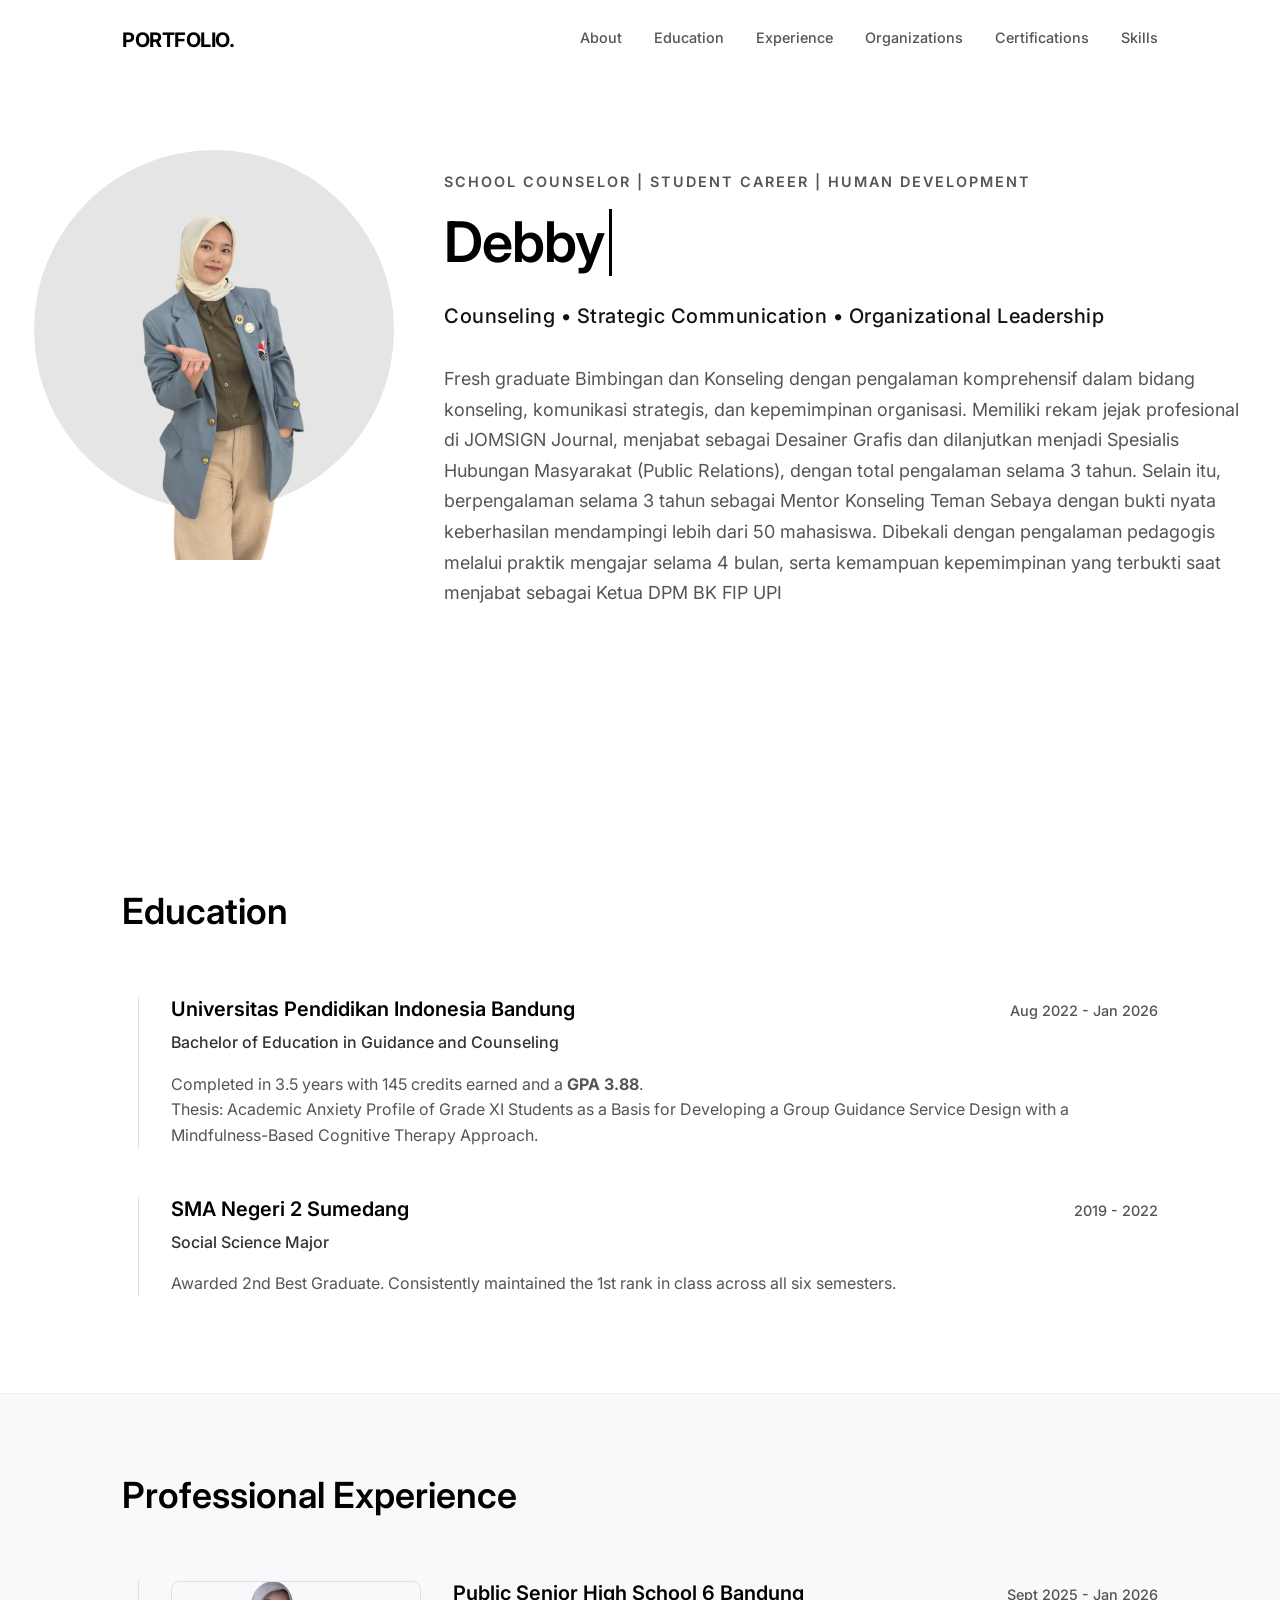
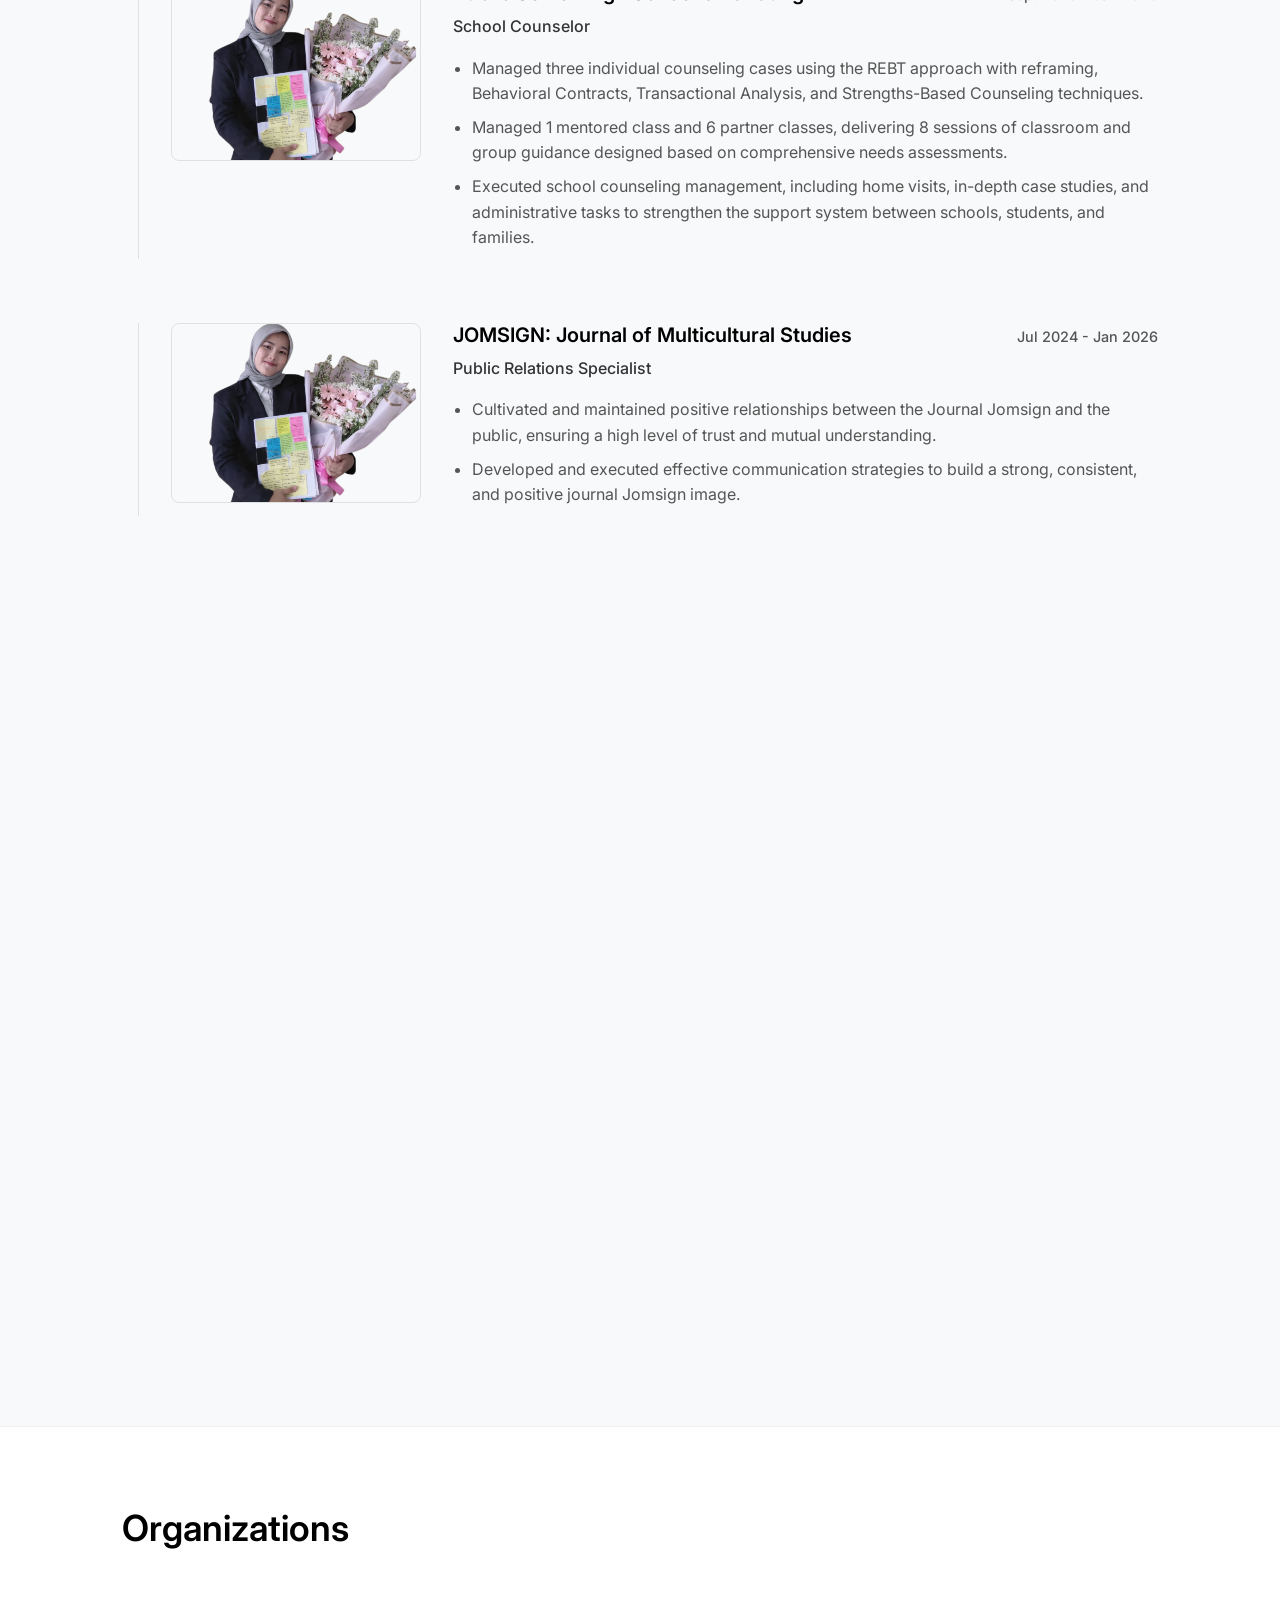
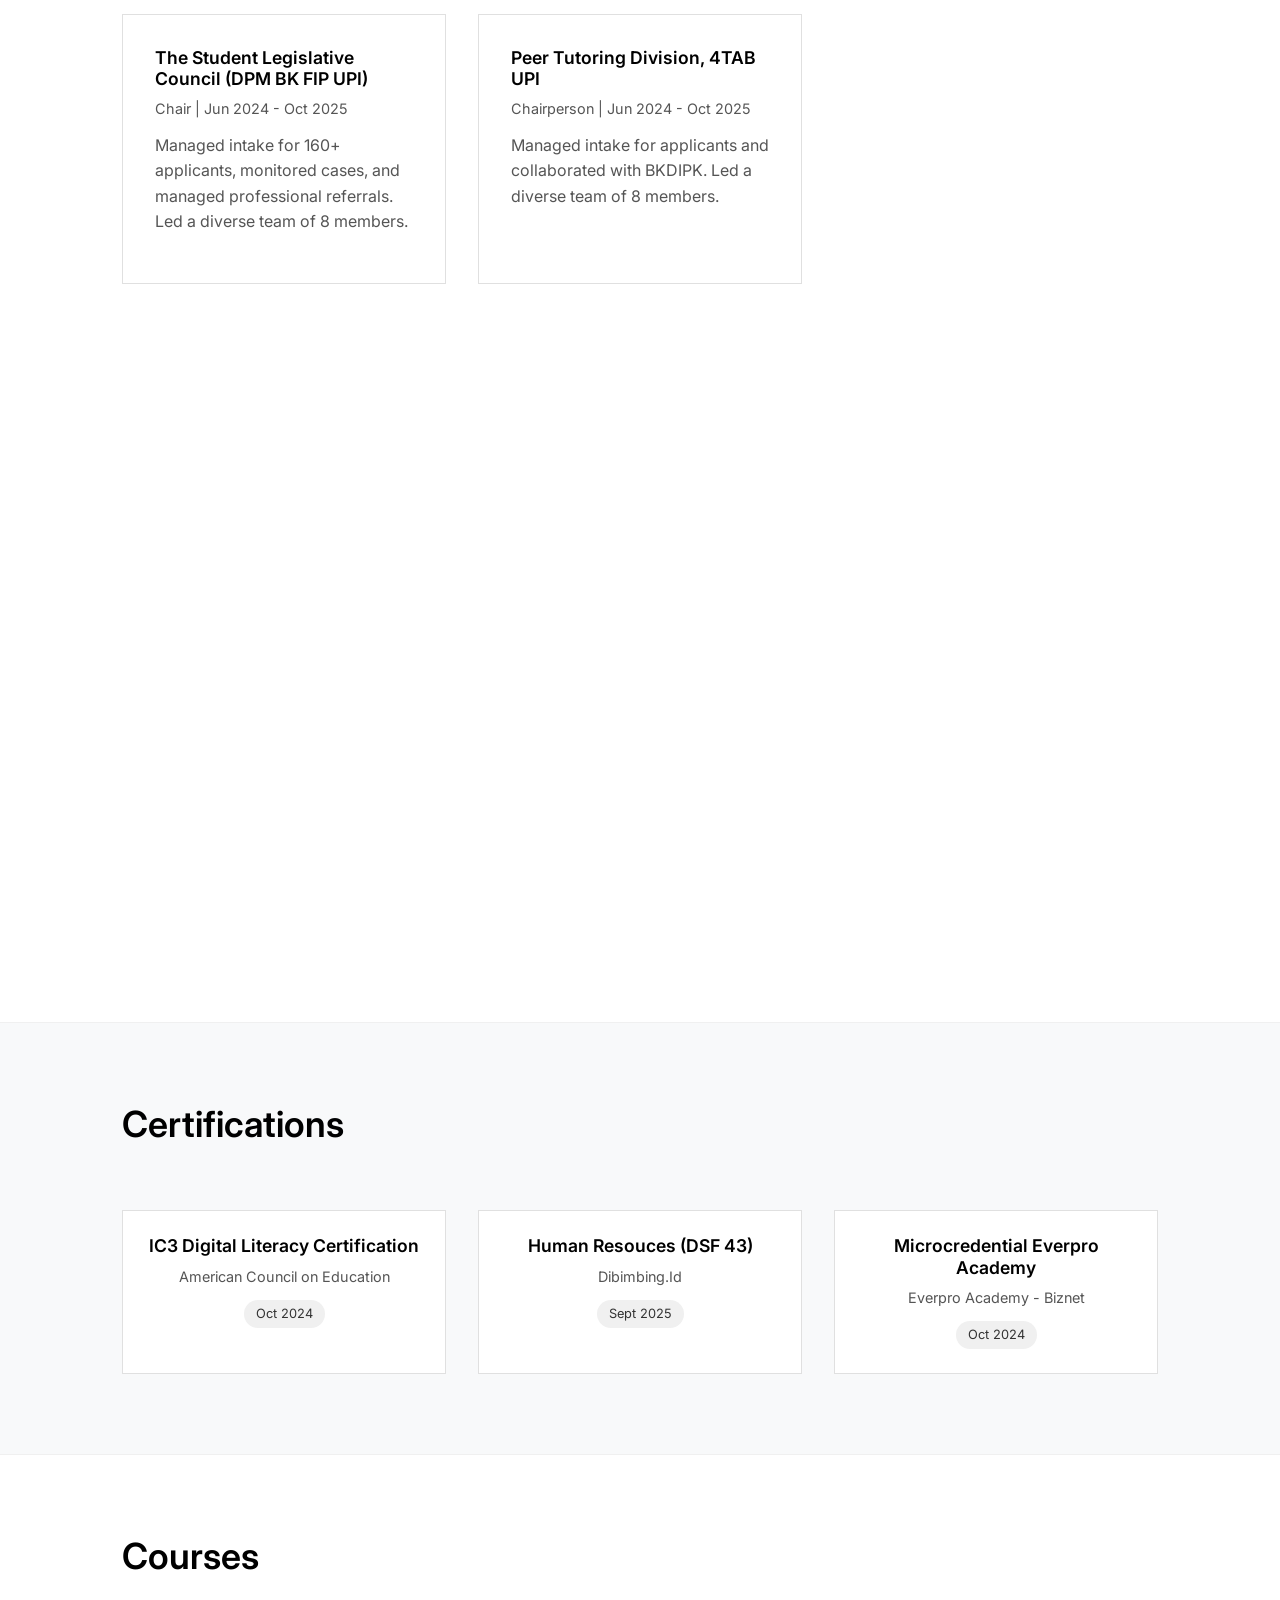
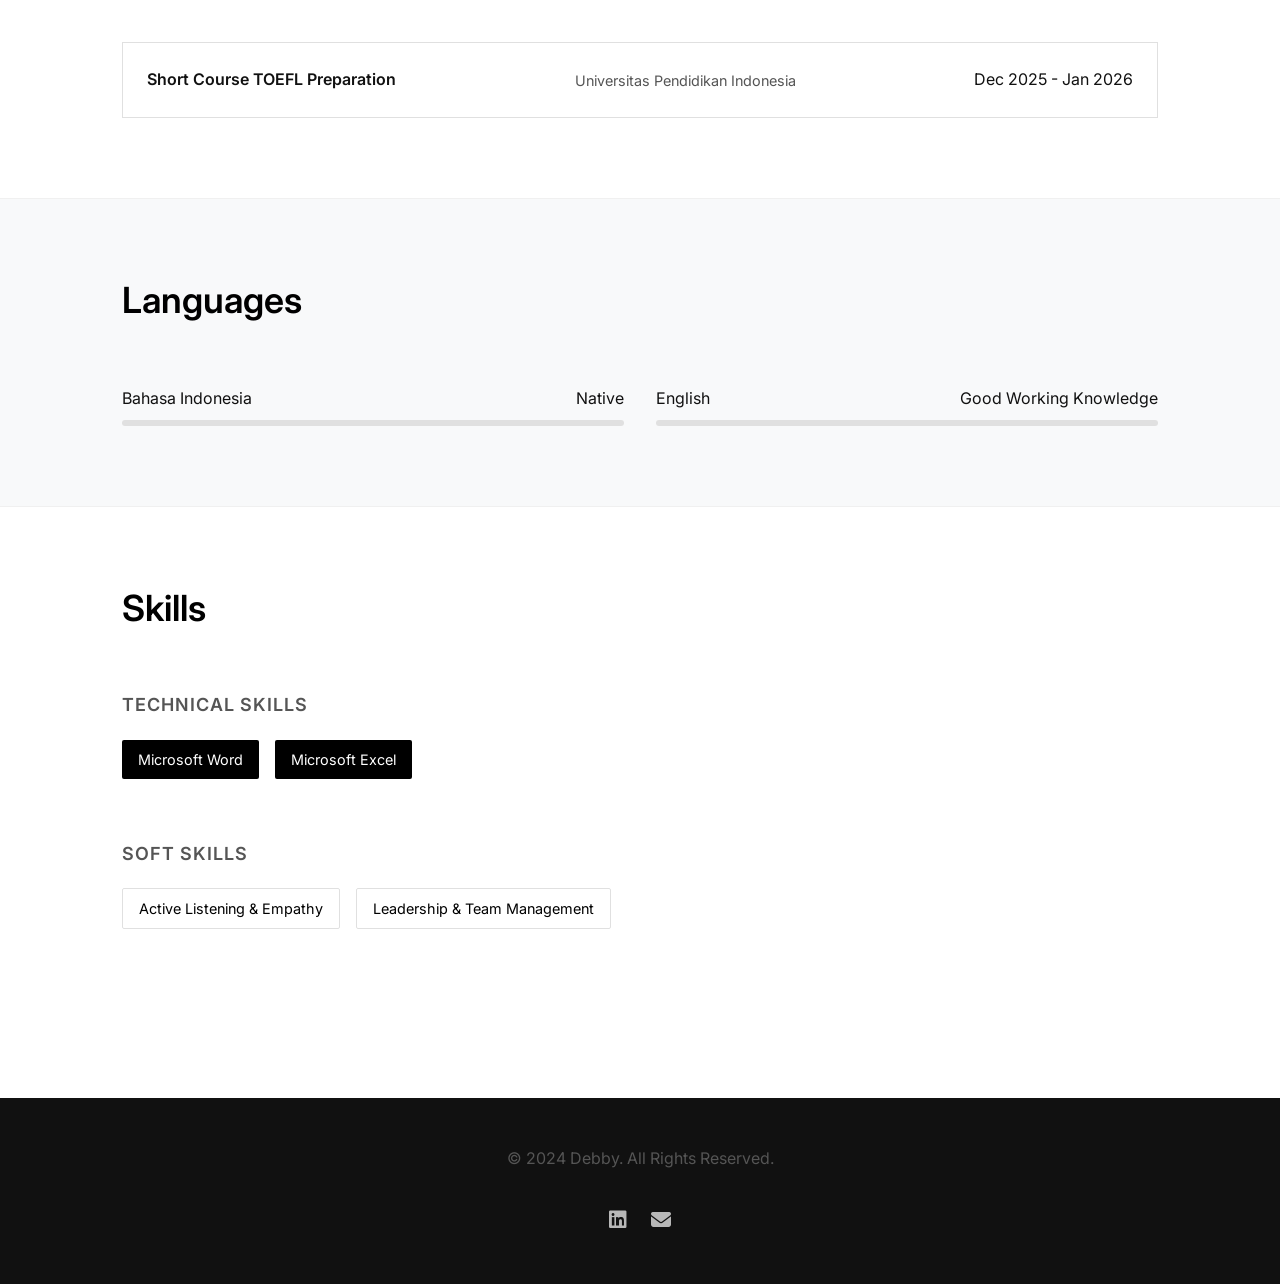
==== commit 95e449d0: "Update index.html" ====
--- a/index.html
+++ b/index.html
@@ -67,16 +67,12 @@
                         <p class="hero-summary text-reveal" style="margin-bottom: 1rem;">
                             Fresh graduate Bimbingan dan Konseling dengan pengalaman komprehensif dalam bidang
                             konseling, komunikasi strategis, dan kepemimpinan organisasi.
-                        </p>
-                        <p class="hero-summary text-reveal" style="margin-bottom: 1rem;">
                             Memiliki rekam jejak profesional di JOMSIGN Journal, menjabat sebagai Desainer Grafis dan
                             dilanjutkan menjadi Spesialis Hubungan Masyarakat (Public Relations), dengan total
                             pengalaman selama 3 tahun. Selain itu, berpengalaman selama 3 tahun sebagai Mentor Konseling
                             Teman Sebaya dengan bukti nyata keberhasilan mendampingi lebih dari 50 mahasiswa.
-                        </p>
-                        <p class="hero-summary text-reveal">
                             Dibekali dengan pengalaman pedagogis melalui praktik mengajar selama 4 bulan, serta
-                            kemampuan kepemimpinan yang terbukti saat menjabat sebagai Ketua DPM BK FIP UP
+                            kemampuan kepemimpinan yang terbukti saat menjabat sebagai Ketua DPM BK FIP UPI
                         </p>
                     </div>
 
@@ -527,4 +523,4 @@
     <script src="assets/js/script.js"></script>
 </body>
 
-</html>+</html>
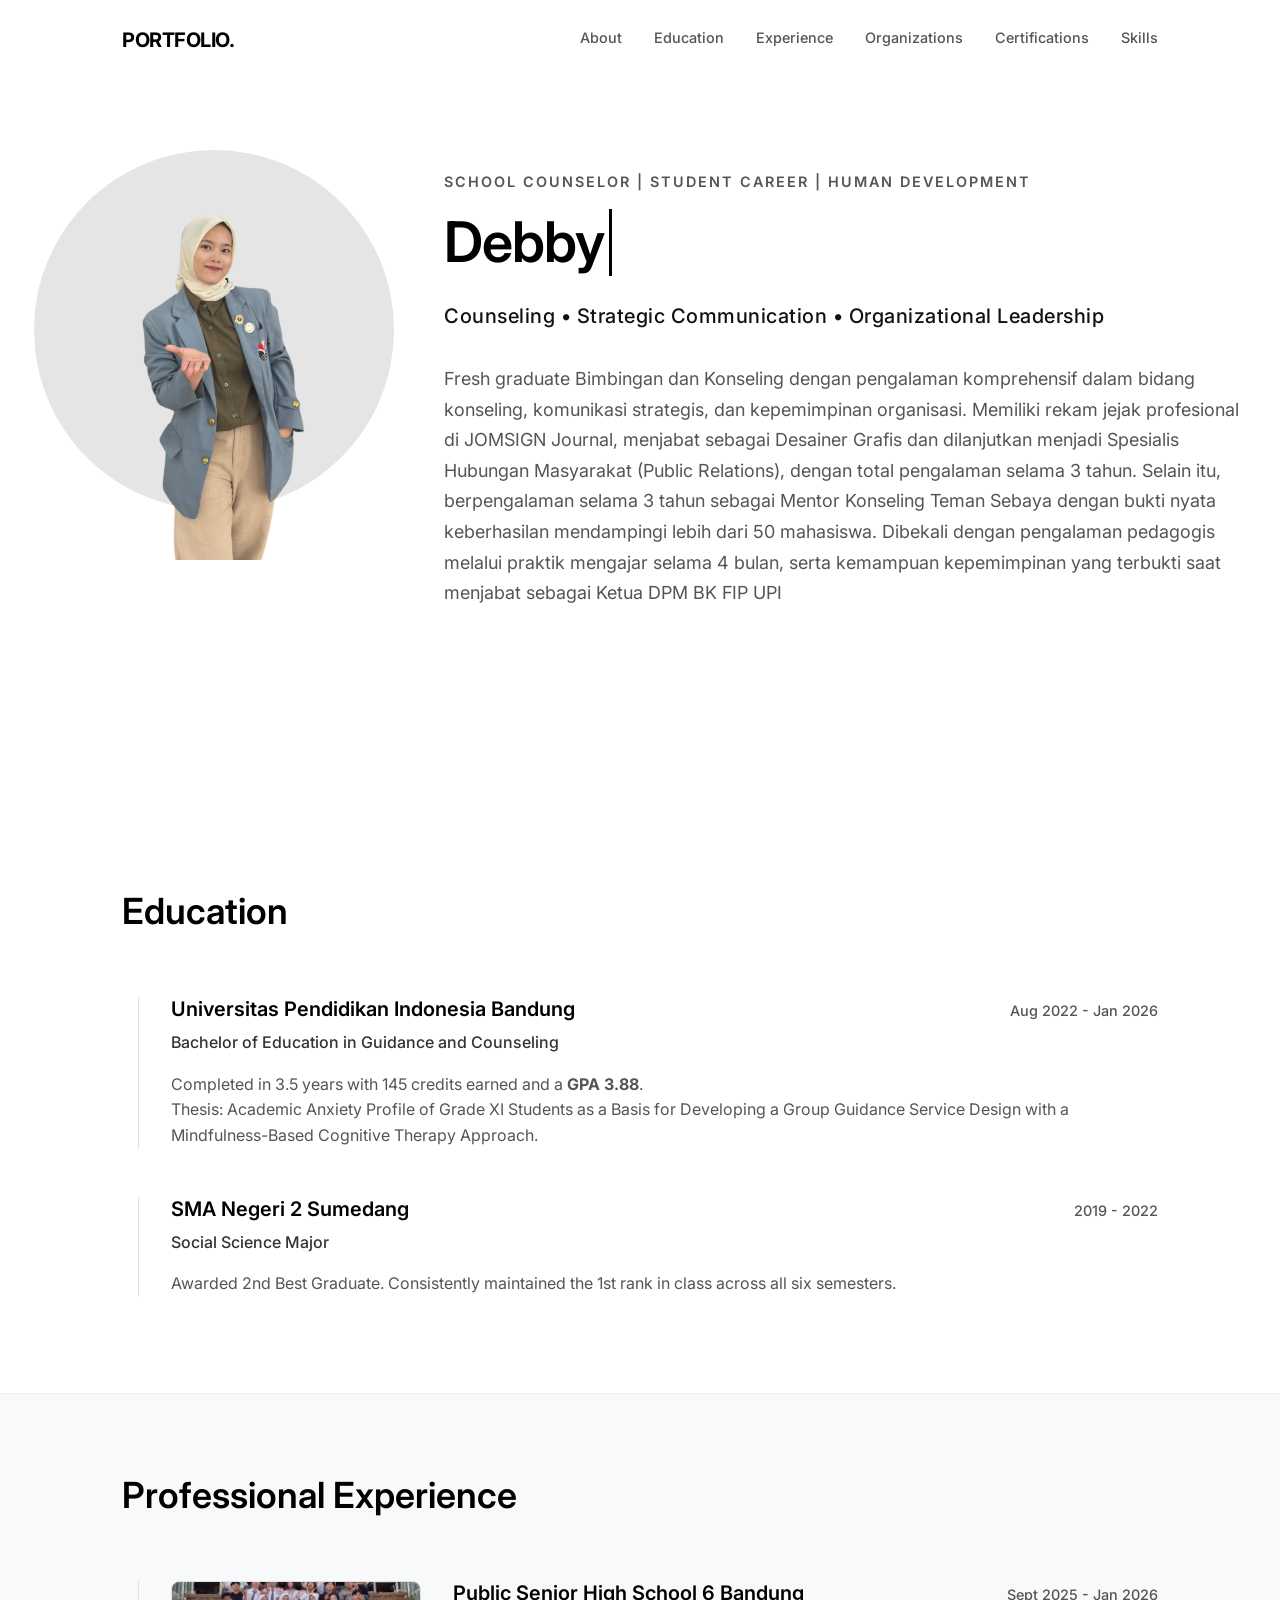
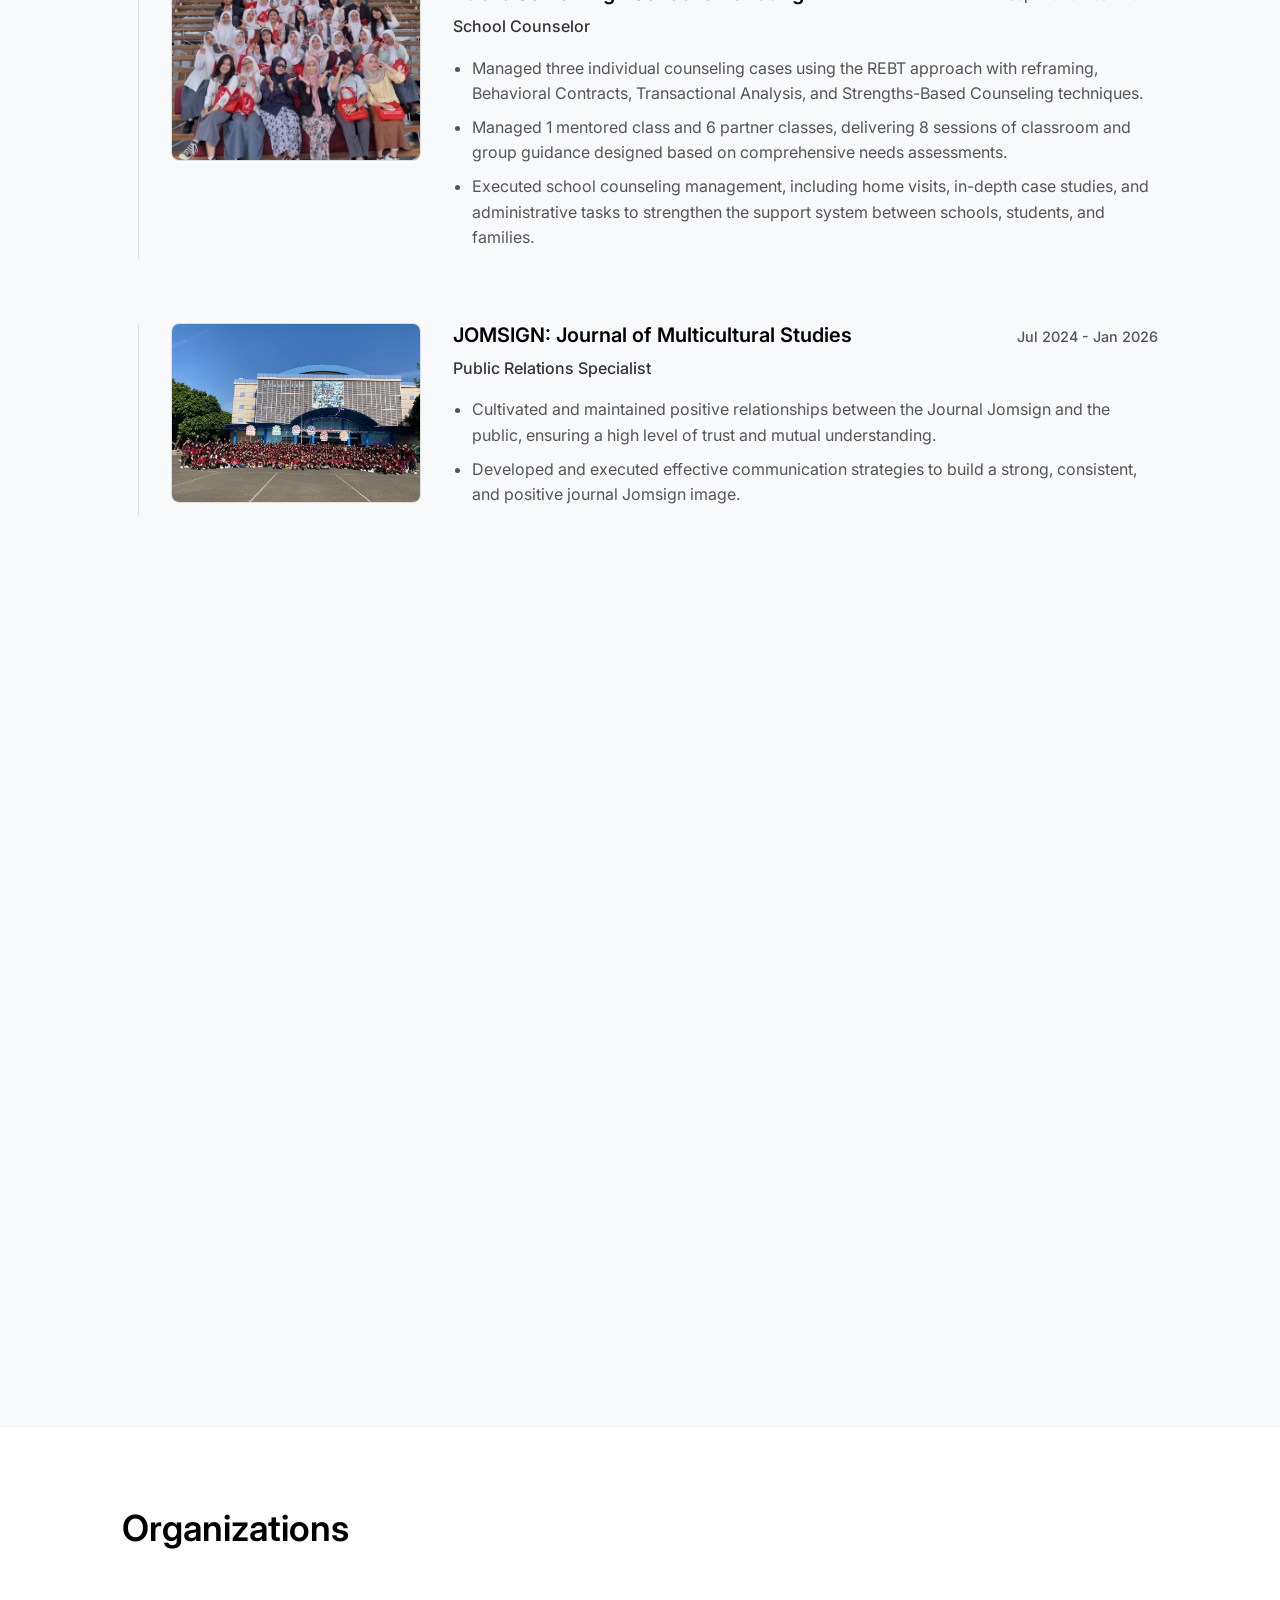
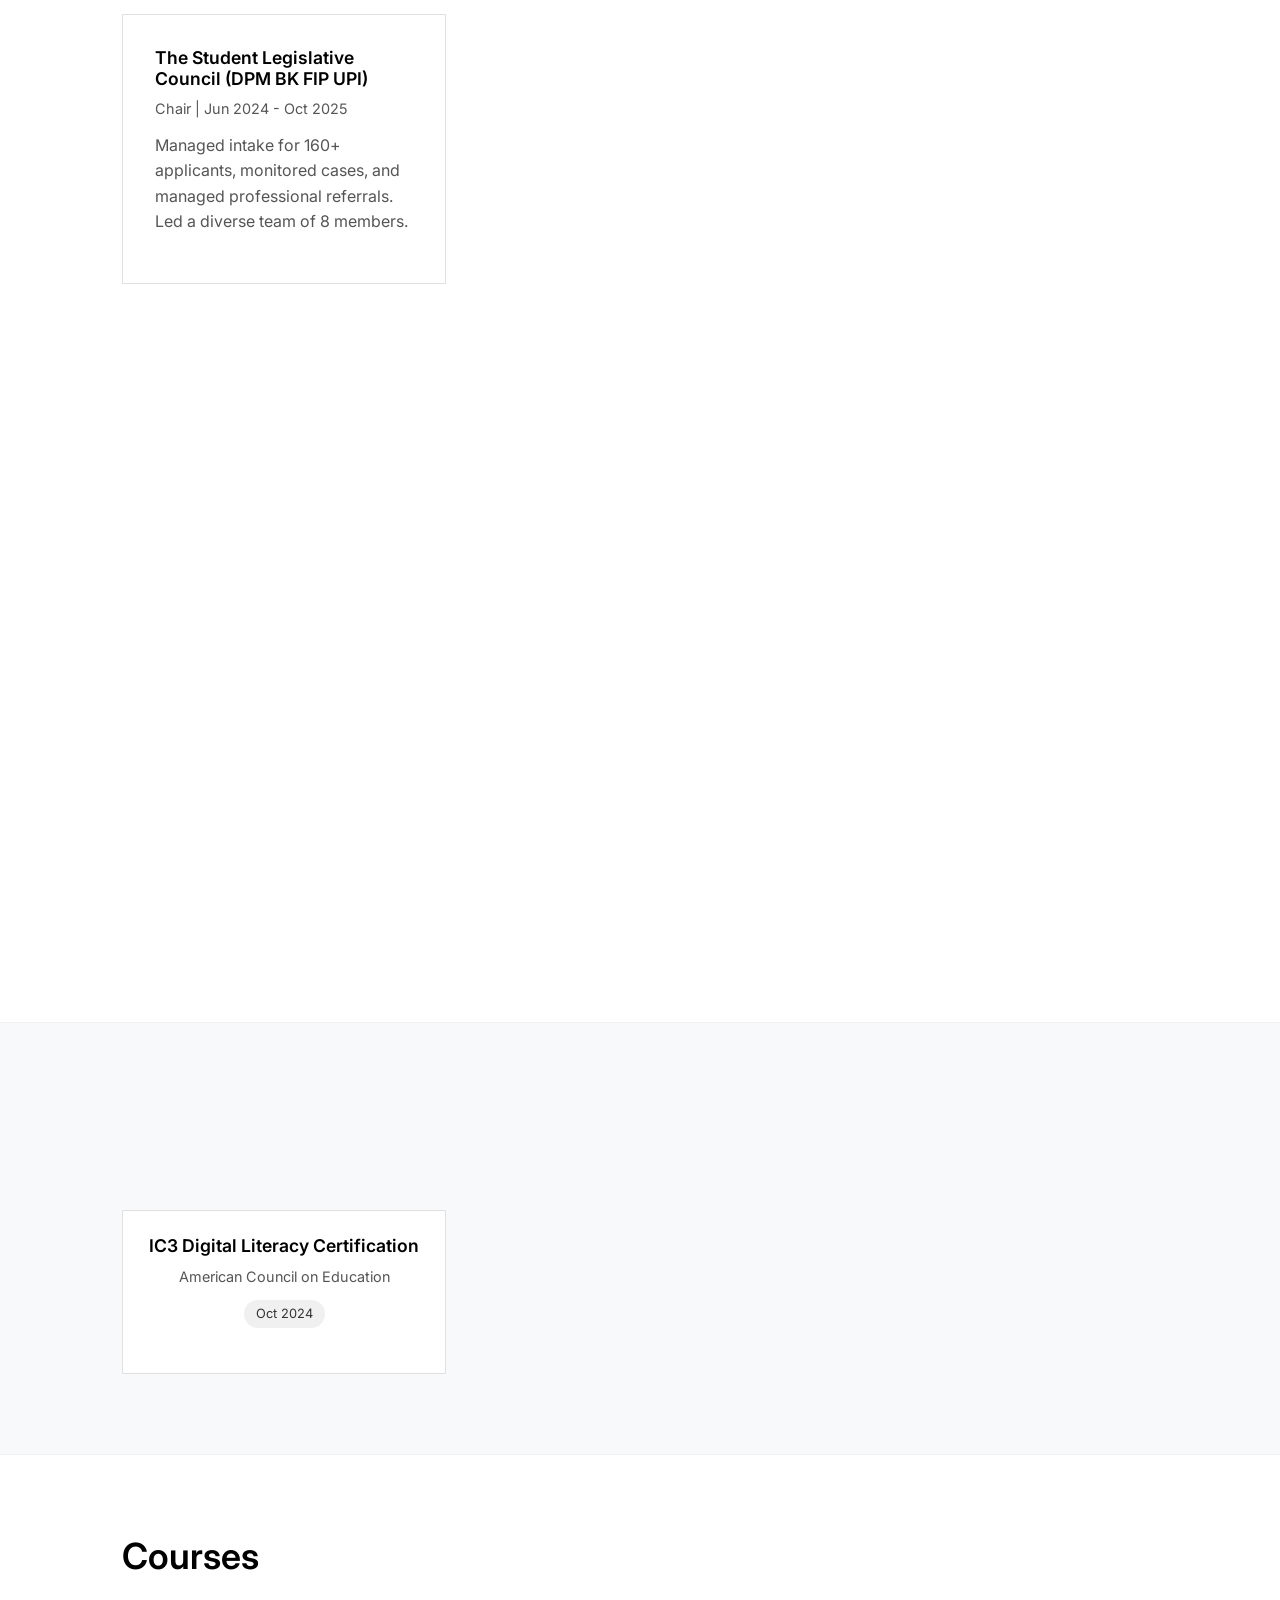
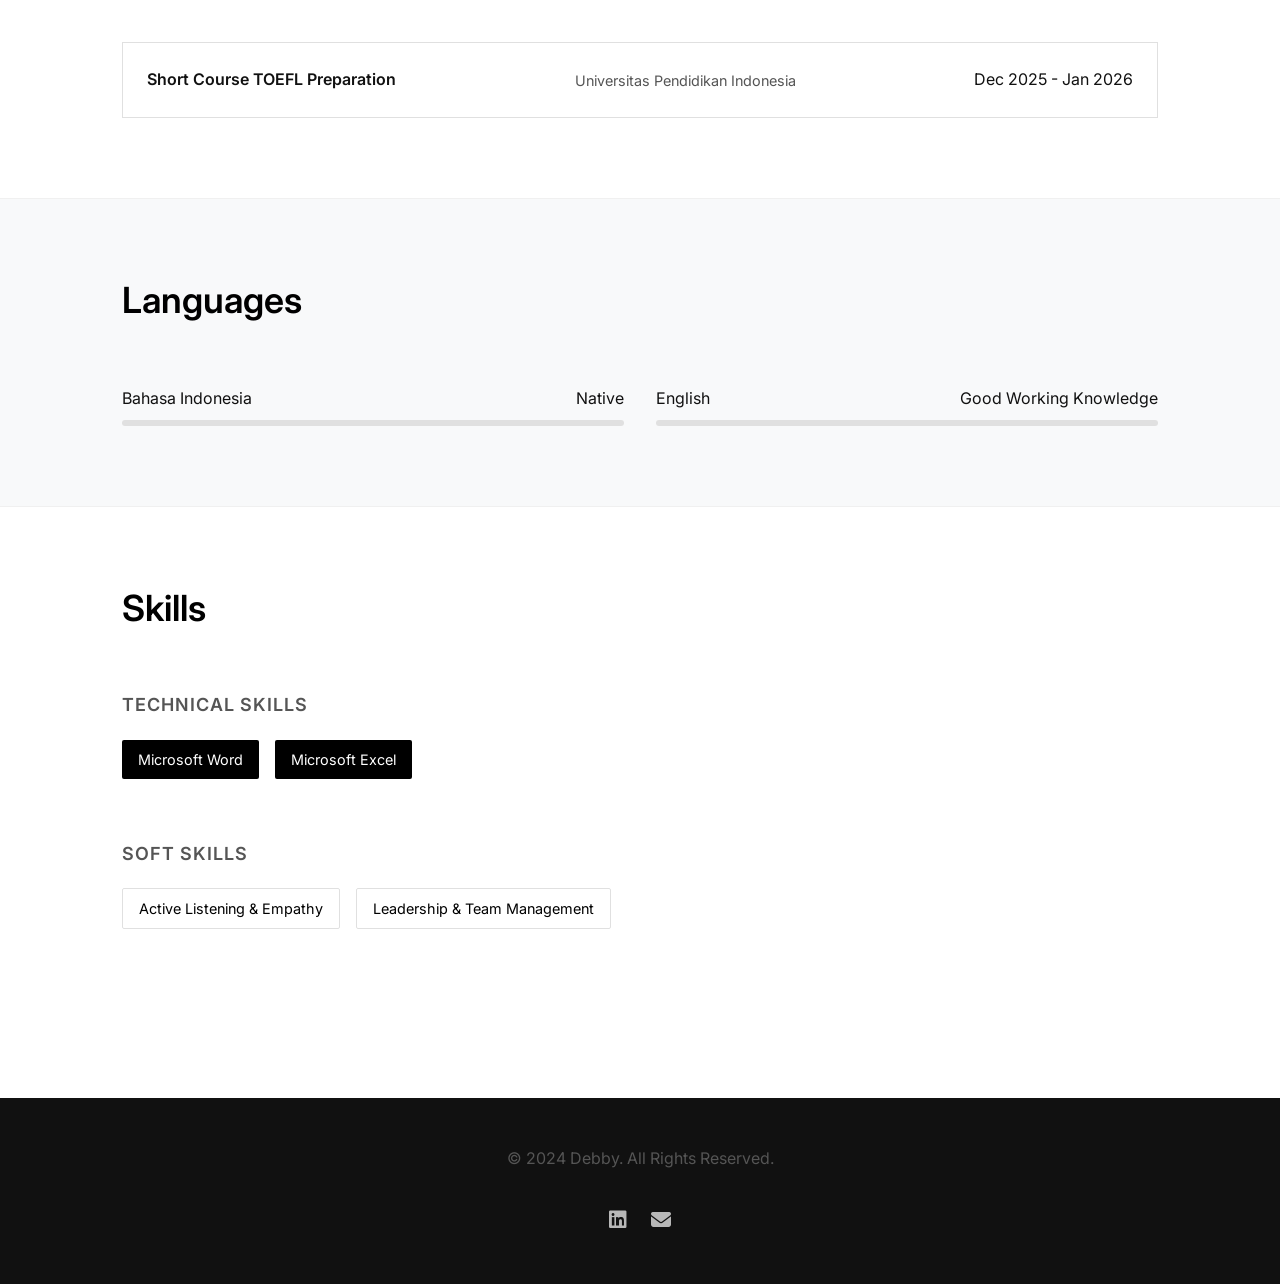
==== commit 9fb64985: "Update portfolio with real images and sync with latest changes" ====
--- a/index.html
+++ b/index.html
@@ -124,7 +124,7 @@
 
                     <div class="exp-item-wrapper timeline-item stagger-item">
                         <div class="exp-image-box">
-                            <img src="assets/img/fotosicantikk.png" alt="School Counselor">
+                            <img src="assets/img/sman6_1.jpeg" alt="School Counselor">
                         </div>
                         <div class="exp-content">
                             <div class="timeline-header">
@@ -150,7 +150,7 @@
 
                     <div class="exp-item-wrapper timeline-item stagger-item">
                         <div class="exp-image-box">
-                            <img src="assets/img/fotosicantikk.png" alt="Jomsign">
+                            <img src="assets/img/random_1.jpeg" alt="Jomsign">
                         </div>
                         <div class="exp-content">
                             <div class="timeline-header">
@@ -170,7 +170,7 @@
 
                     <div class="exp-item-wrapper timeline-item stagger-item">
                         <div class="exp-image-box">
-                            <img src="assets/img/fotosicantikk.png" alt="Host">
+                            <img src="assets/img/job_fair_1.jpeg" alt="Host">
                         </div>
                         <div class="exp-content">
                             <div class="timeline-header">
@@ -194,7 +194,7 @@
 
                     <div class="exp-item-wrapper timeline-item stagger-item">
                         <div class="exp-image-box">
-                            <img src="assets/img/fotosicantikk.png" alt="Graphic Designer">
+                            <img src="assets/img/random_2.jpeg" alt="Graphic Designer">
                         </div>
                         <div class="exp-content">
                             <div class="timeline-header">
@@ -215,7 +215,7 @@
 
                     <div class="exp-item-wrapper timeline-item stagger-item">
                         <div class="exp-image-box">
-                            <img src="assets/img/fotosicantikk.png" alt="Peer Counselor">
+                            <img src="assets/img/random_3.jpeg" alt="Peer Counselor">
                         </div>
                         <div class="exp-content">
                             <div class="timeline-header">
@@ -251,11 +251,11 @@
                         </div>
                         <div class="org-detail-overlay">
                             <div class="overlay-image-container fader">
-                                <img src="assets/img/Gemini_Generated_Image_20qdap20qdap20qd.png" alt="Img 1"
-                                    class="fader-img active">
-                                <img src="assets/img/Gemini_Generated_Image_20qdap20qdap20qd (1).png" alt="Img 2"
-                                    class="fader-img">
-                                <img src="assets/img/Gemini_Generated_Image_20qdap20qdap20qd (2).png" alt="Img 3"
+                                <img src="assets/img/random_4.jpeg" alt="Img 1"
+                                    class="fader-img active">
+                                <img src="assets/img/random_5.jpeg" alt="Img 2"
+                                    class="fader-img">
+                                <img src="assets/img/sman6_2.jpeg" alt="Img 3"
                                     class="fader-img">
                             </div>
                             <div class="detail-desc">
@@ -275,10 +275,10 @@
                         </div>
                         <div class="org-detail-overlay">
                             <div class="overlay-image-container fader">
-                                <img src="assets/img/Gemini_Generated_Image_3wm6e03wm6e03wm6.png" alt="Img 1"
-                                    class="fader-img active">
-                                <img src="assets/img/fotosicantikk.png" alt="Img 2" class="fader-img">
-                                <img src="assets/img/Gemini_Generated_Image_20qdap20qdap20qd (1).png" alt="Img 3"
+                                <img src="assets/img/taste_tales_1.jpeg" alt="Img 1"
+                                    class="fader-img active">
+                                <img src="assets/img/sma_1.jpeg" alt="Img 2" class="fader-img">
+                                <img src="assets/img/job_fair_1.jpeg" alt="Img 3"
                                     class="fader-img">
                             </div>
                             <div class="detail-desc">
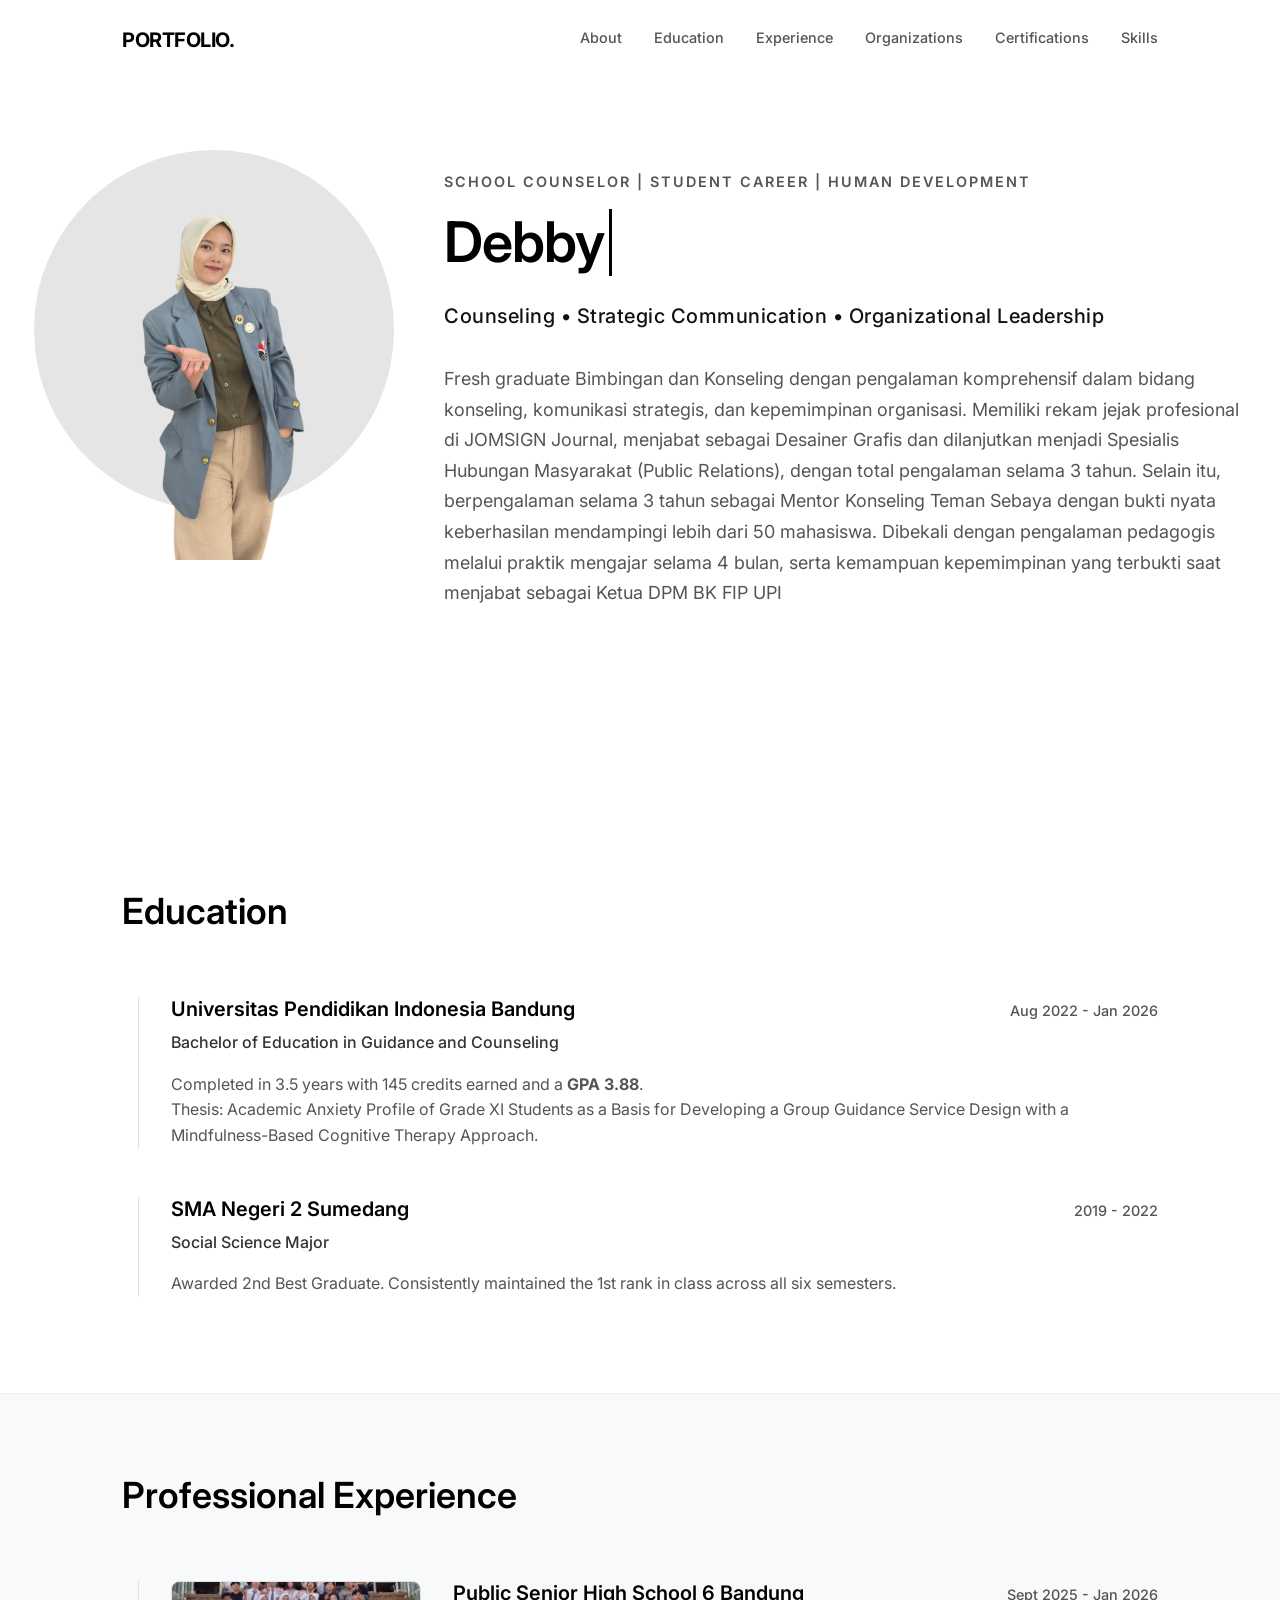
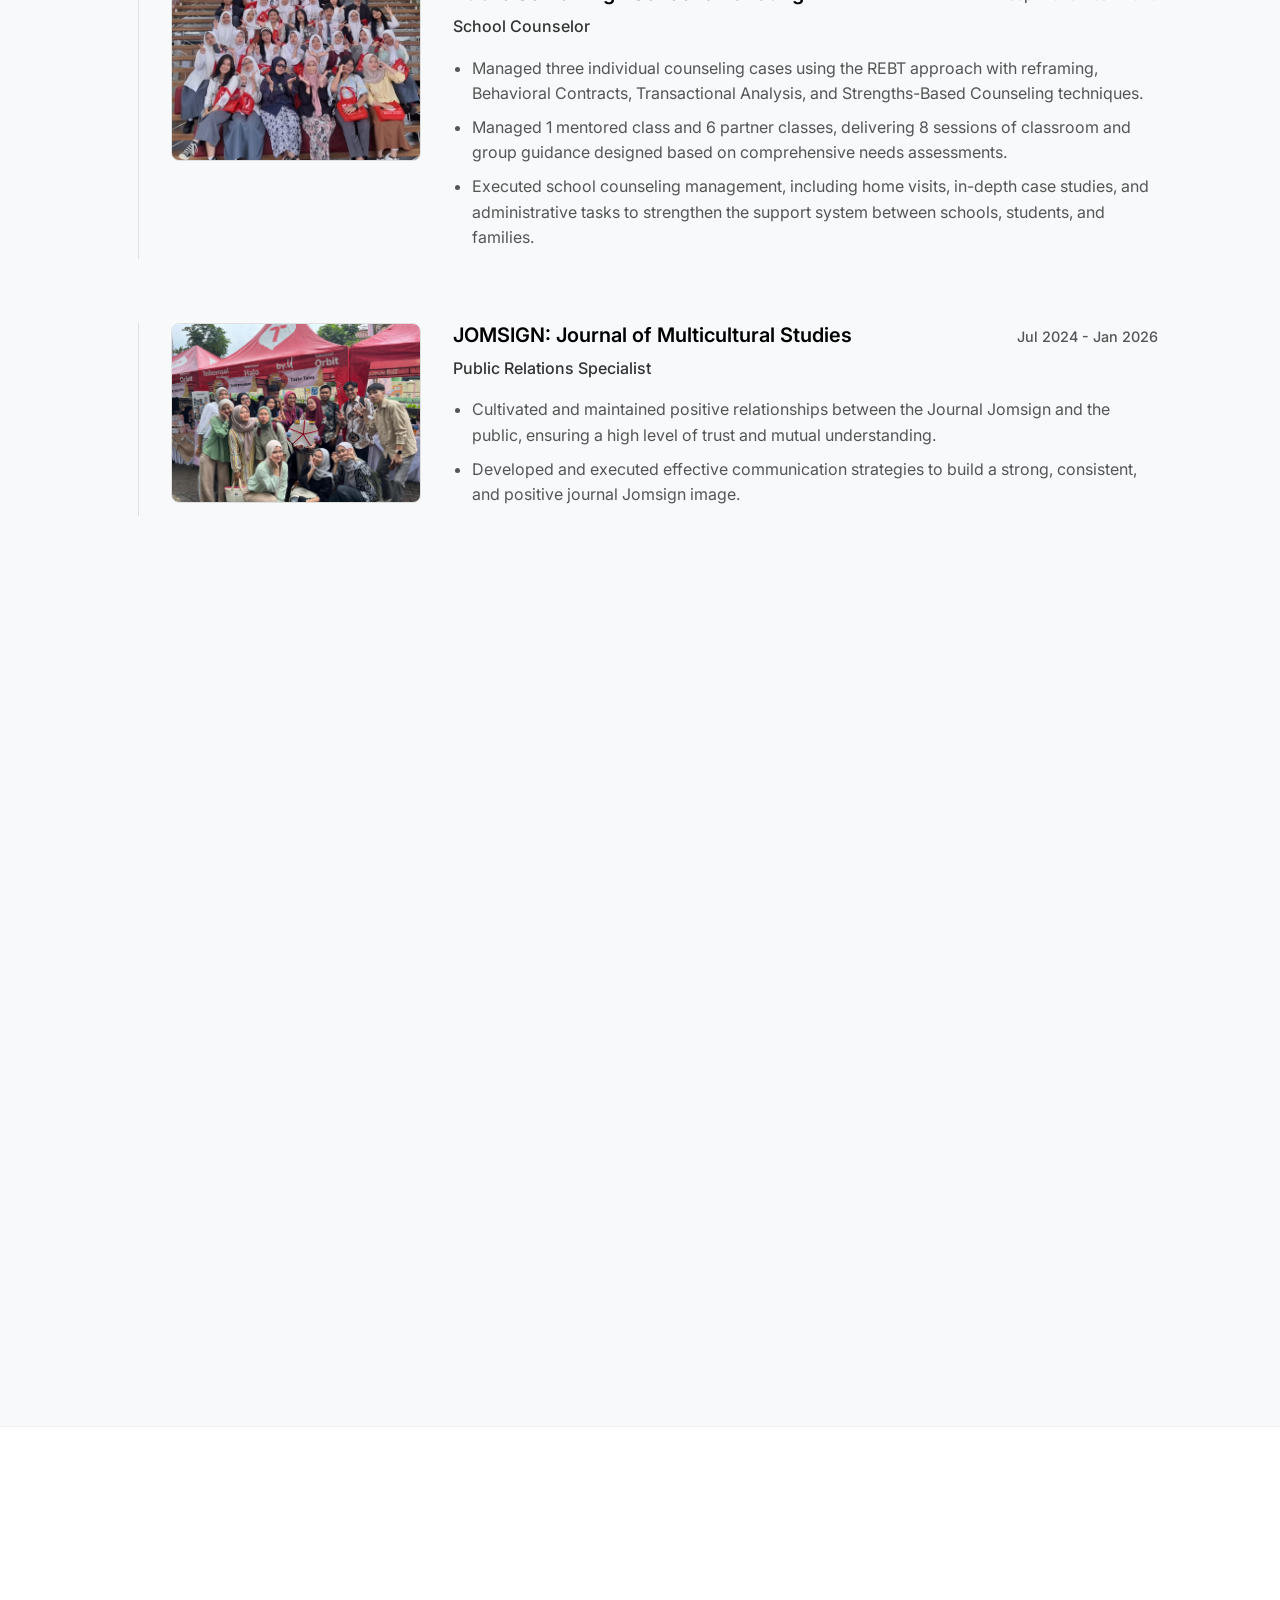
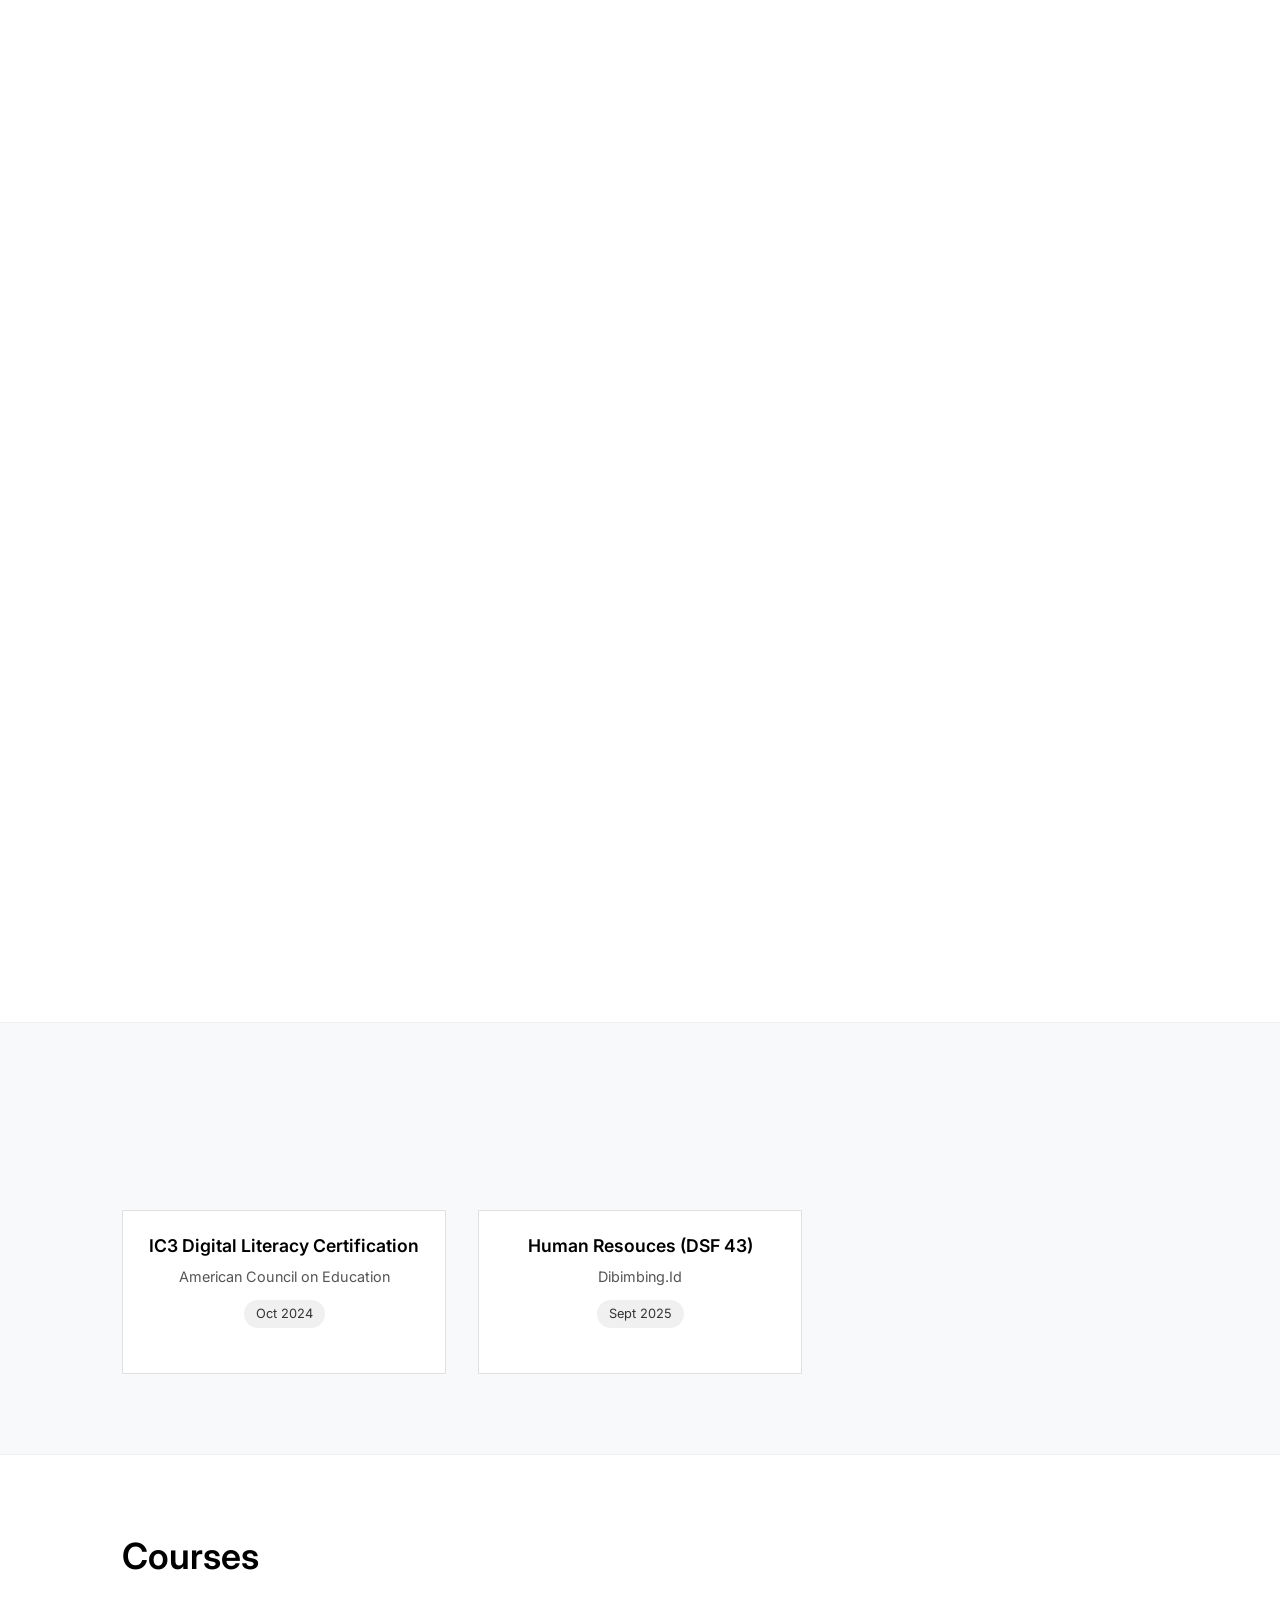
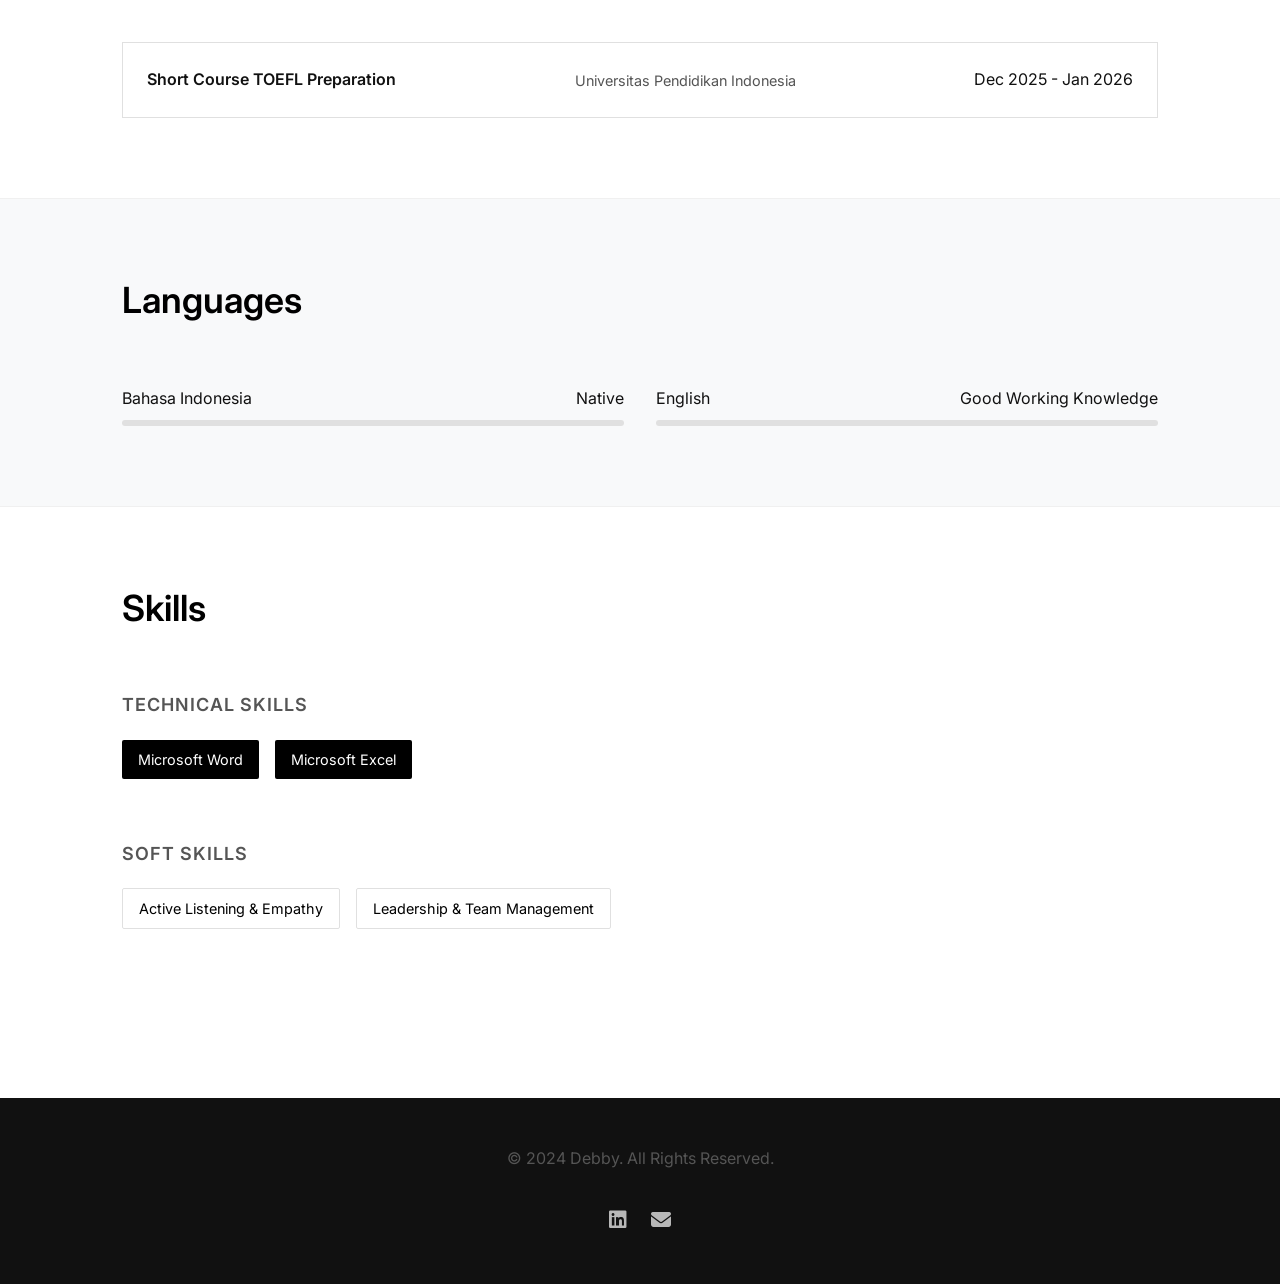
==== commit 956bd69a: "Update portfolio images with structure matching new user folders" ====
--- a/index.html
+++ b/index.html
@@ -124,7 +124,8 @@
 
                     <div class="exp-item-wrapper timeline-item stagger-item">
                         <div class="exp-image-box">
-                            <img src="assets/img/sman6_1.jpeg" alt="School Counselor">
+                            <img src="assets/img/SCHOOL%20COUNSELOR/WhatsApp%20Image%202026-02-20%20at%2022.26.32.jpeg"
+                                alt="School Counselor">
                         </div>
                         <div class="exp-content">
                             <div class="timeline-header">
@@ -150,7 +151,8 @@
 
                     <div class="exp-item-wrapper timeline-item stagger-item">
                         <div class="exp-image-box">
-                            <img src="assets/img/random_1.jpeg" alt="Jomsign">
+                            <img src="assets/img/General%20Manager/WhatsApp%20Image%202026-02-20%20at%2022.26.24.jpeg"
+                                alt="Jomsign">
                         </div>
                         <div class="exp-content">
                             <div class="timeline-header">
@@ -170,7 +172,8 @@
 
                     <div class="exp-item-wrapper timeline-item stagger-item">
                         <div class="exp-image-box">
-                            <img src="assets/img/job_fair_1.jpeg" alt="Host">
+                            <img src="assets/img/HOST%20HIGHLIGHTS/WhatsApp%20Image%202026-02-20%20at%2022.26.35%20(1).jpeg"
+                                alt="Host">
                         </div>
                         <div class="exp-content">
                             <div class="timeline-header">
@@ -194,7 +197,8 @@
 
                     <div class="exp-item-wrapper timeline-item stagger-item">
                         <div class="exp-image-box">
-                            <img src="assets/img/random_2.jpeg" alt="Graphic Designer">
+                            <img src="assets/img/General%20Manager/WhatsApp%20Image%202026-02-20%20at%2022.26.42.jpeg"
+                                alt="Graphic Designer">
                         </div>
                         <div class="exp-content">
                             <div class="timeline-header">
@@ -215,7 +219,8 @@
 
                     <div class="exp-item-wrapper timeline-item stagger-item">
                         <div class="exp-image-box">
-                            <img src="assets/img/random_3.jpeg" alt="Peer Counselor">
+                            <img src="assets/img/PEER%20COUNSELOR/WhatsApp%20Image%202026-02-20%20at%2018.13.06.jpeg"
+                                alt="Peer Counselor">
                         </div>
                         <div class="exp-content">
                             <div class="timeline-header">
@@ -251,12 +256,10 @@
                         </div>
                         <div class="org-detail-overlay">
                             <div class="overlay-image-container fader">
-                                <img src="assets/img/random_4.jpeg" alt="Img 1"
-                                    class="fader-img active">
-                                <img src="assets/img/random_5.jpeg" alt="Img 2"
-                                    class="fader-img">
-                                <img src="assets/img/sman6_2.jpeg" alt="Img 3"
-                                    class="fader-img">
+                                <img src="assets/img/Ketua%20DPM/WhatsApp%20Image%202026-02-20%20at%2022.26.37.jpeg"
+                                    alt="Img 1" class="fader-img active">
+                                <img src="assets/img/Ketua%20DPM/WhatsApp%20Image%202026-02-20%20at%2022.30.19%20(1).jpeg"
+                                    alt="Img 2" class="fader-img">
                             </div>
                             <div class="detail-desc">
                                 <p>Led legislative initiatives and student advocacy programs, significantly improving
@@ -275,11 +278,8 @@
                         </div>
                         <div class="org-detail-overlay">
                             <div class="overlay-image-container fader">
-                                <img src="assets/img/taste_tales_1.jpeg" alt="Img 1"
-                                    class="fader-img active">
-                                <img src="assets/img/sma_1.jpeg" alt="Img 2" class="fader-img">
-                                <img src="assets/img/job_fair_1.jpeg" alt="Img 3"
-                                    class="fader-img">
+                                <img src="assets/img/PEER%20GUIDANCE/WhatsApp%20Image%202026-02-20%20at%2022.26.24%20(1).jpeg"
+                                    alt="Img 1" class="fader-img active">
                             </div>
                             <div class="detail-desc">
                                 <p>Successfully coordinated academic support for over 200 freshmen through peer-to-peer
@@ -297,12 +297,8 @@
                         </div>
                         <div class="org-detail-overlay">
                             <div class="overlay-image-container fader">
-                                <img src="assets/img/Gemini_Generated_Image_20qdap20qdap20qd (2).png" alt="Img 1"
-                                    class="fader-img active">
-                                <img src="assets/img/Gemini_Generated_Image_20qdap20qdap20qd.png" alt="Img 2"
-                                    class="fader-img">
-                                <img src="assets/img/Gemini_Generated_Image_3wm6e03wm6e03wm6.png" alt="Img 3"
-                                    class="fader-img">
+                                <img src="assets/img/KOMISI%202/WhatsApp%20Image%202026-02-20%20at%2022.30.20%20(2).jpeg"
+                                    alt="Img 1" class="fader-img active">
                             </div>
                             <div class="detail-desc">
                                 <p>Ensured fiscal responsibility and strategic alignment of all student body programs.
@@ -321,11 +317,10 @@
                         </div>
                         <div class="org-detail-overlay">
                             <div class="overlay-image-container fader">
-                                <img src="assets/img/Gemini_Generated_Image_20qdap20qdap20qd (1).png" alt="Img 1"
+                                <img src="assets/img/P2M/WhatsApp%20Image%202026-02-20%20at%2021.40.39.jpeg" alt="Img 1"
                                     class="fader-img active">
-                                <img src="assets/img/Gemini_Generated_Image_20qdap20qdap20qd (2).png" alt="Img 2"
-                                    class="fader-img">
-                                <img src="assets/img/fotosicantikk.png" alt="Img 3" class="fader-img">
+                                <img src="assets/img/P2M/WhatsApp%20Image%202026-02-20%20at%2021.40.40%20(2).jpeg"
+                                    alt="Img 2" class="fader-img">
                             </div>
                             <div class="detail-desc">
                                 <p>Conducted rigorous oversight of university-wide executive programs.</p>
@@ -342,10 +337,6 @@
                         </div>
                         <div class="org-detail-overlay">
                             <div class="overlay-image-container fader">
-                                <img src="assets/img/Gemini_Generated_Image_3wm6e03wm6e03wm6.png" alt="Img 1"
-                                    class="fader-img active">
-                                <img src="assets/img/Gemini_Generated_Image_20qdap20qdap20qd.png" alt="Img 2"
-                                    class="fader-img">
                             </div>
                             <div class="detail-desc">
                                 <p>Organized cultural festivals promoting local arts and literature.</p>
@@ -363,9 +354,6 @@
                         </div>
                         <div class="org-detail-overlay">
                             <div class="overlay-image-container fader">
-                                <img src="assets/img/fotosicantikk.png" alt="Img 1" class="fader-img active">
-                                <img src="assets/img/Gemini_Generated_Image_20qdap20qdap20qd (1).png" alt="Img 2"
-                                    class="fader-img">
                             </div>
                             <div class="detail-desc">
                                 <p>Led the platoon to victory in 3 regional competitions.</p>
@@ -382,10 +370,6 @@
                         </div>
                         <div class="org-detail-overlay">
                             <div class="overlay-image-container fader">
-                                <img src="assets/img/Gemini_Generated_Image_20qdap20qdap20qd (2).png" alt="Img 1"
-                                    class="fader-img active">
-                                <img src="assets/img/Gemini_Generated_Image_20qdap20qdap20qd.png" alt="Img 2"
-                                    class="fader-img">
                             </div>
                             <div class="detail-desc">
                                 <p>Modernized the cataloging system and increased student visits by 50%.</p>
@@ -402,9 +386,6 @@
                         </div>
                         <div class="org-detail-overlay">
                             <div class="overlay-image-container fader">
-                                <img src="assets/img/Gemini_Generated_Image_3wm6e03wm6e03wm6.png" alt="Img 1"
-                                    class="fader-img active">
-                                <img src="assets/img/fotosicantikk.png" alt="Img 2" class="fader-img">
                             </div>
                             <div class="detail-desc">
                                 <p>Served as the primary host for all major school assemblies and external events.</p>
@@ -523,4 +504,4 @@
     <script src="assets/js/script.js"></script>
 </body>
 
-</html>
+</html>
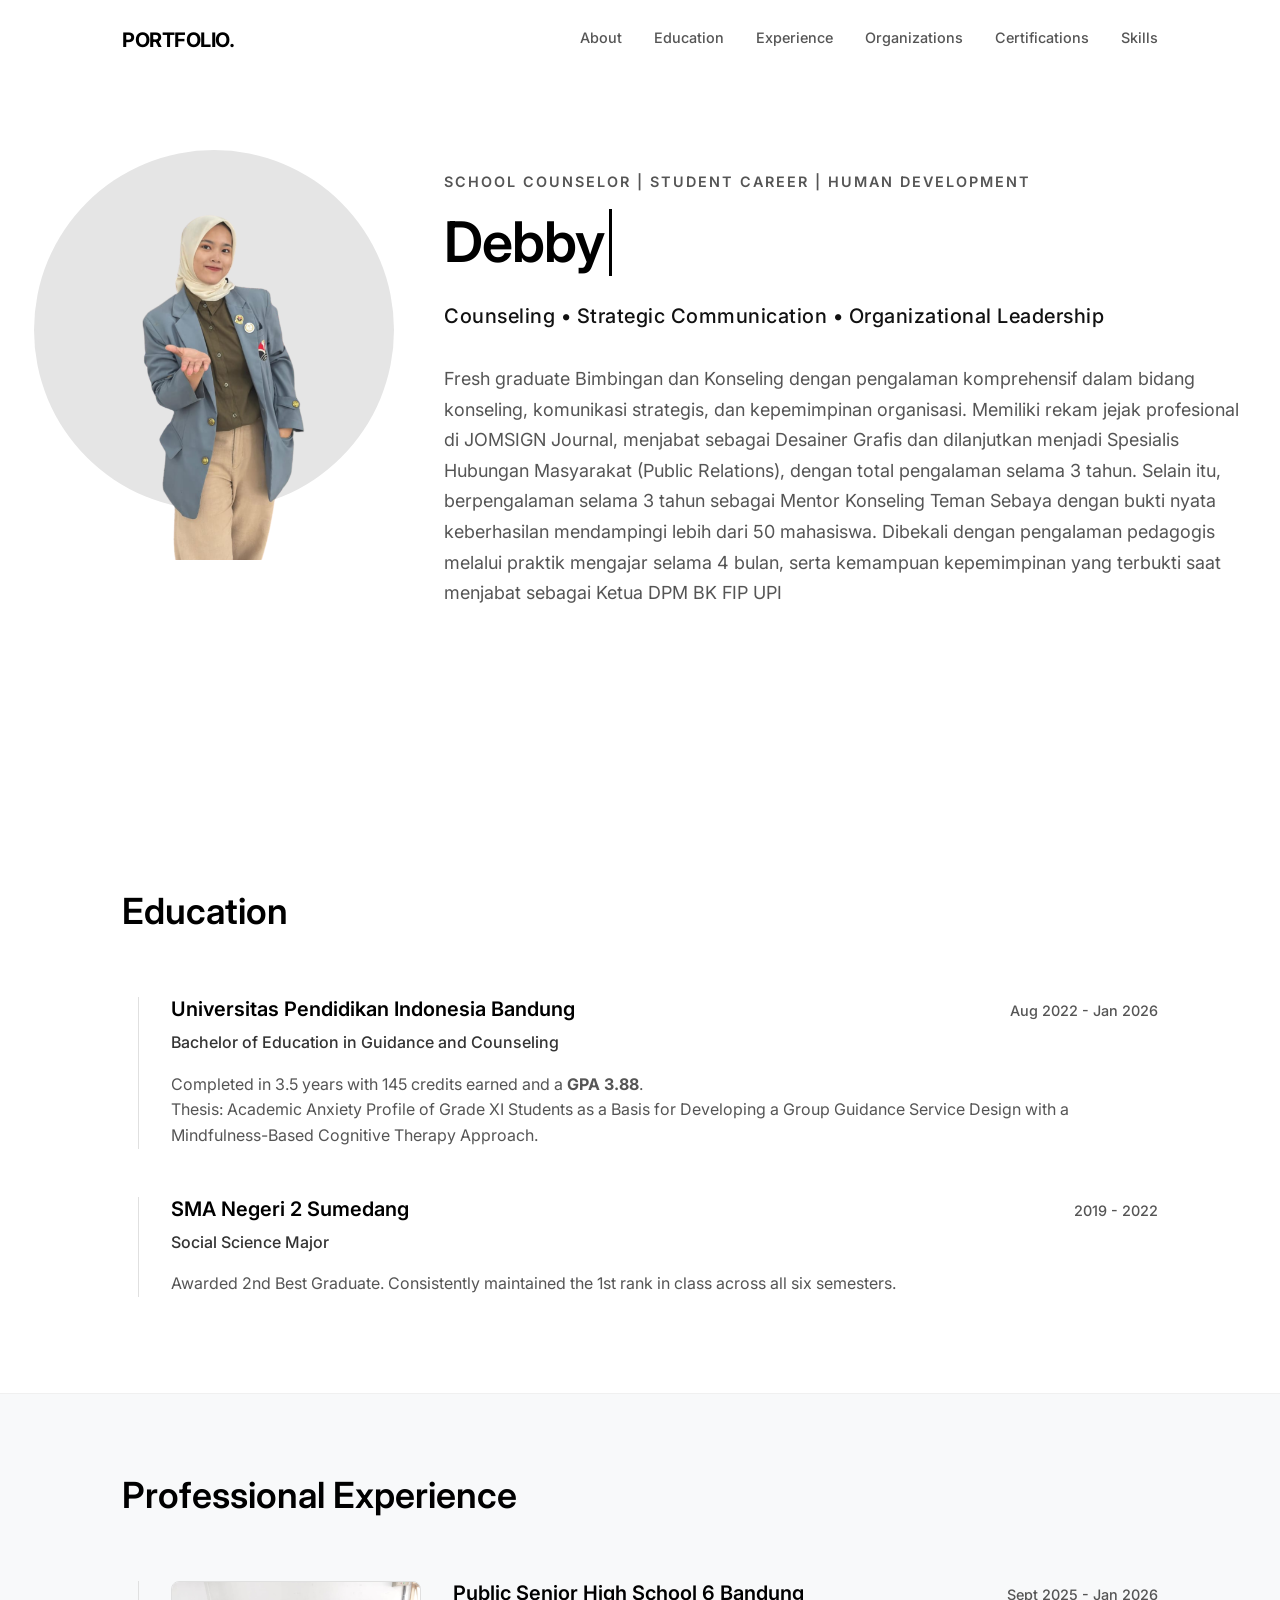
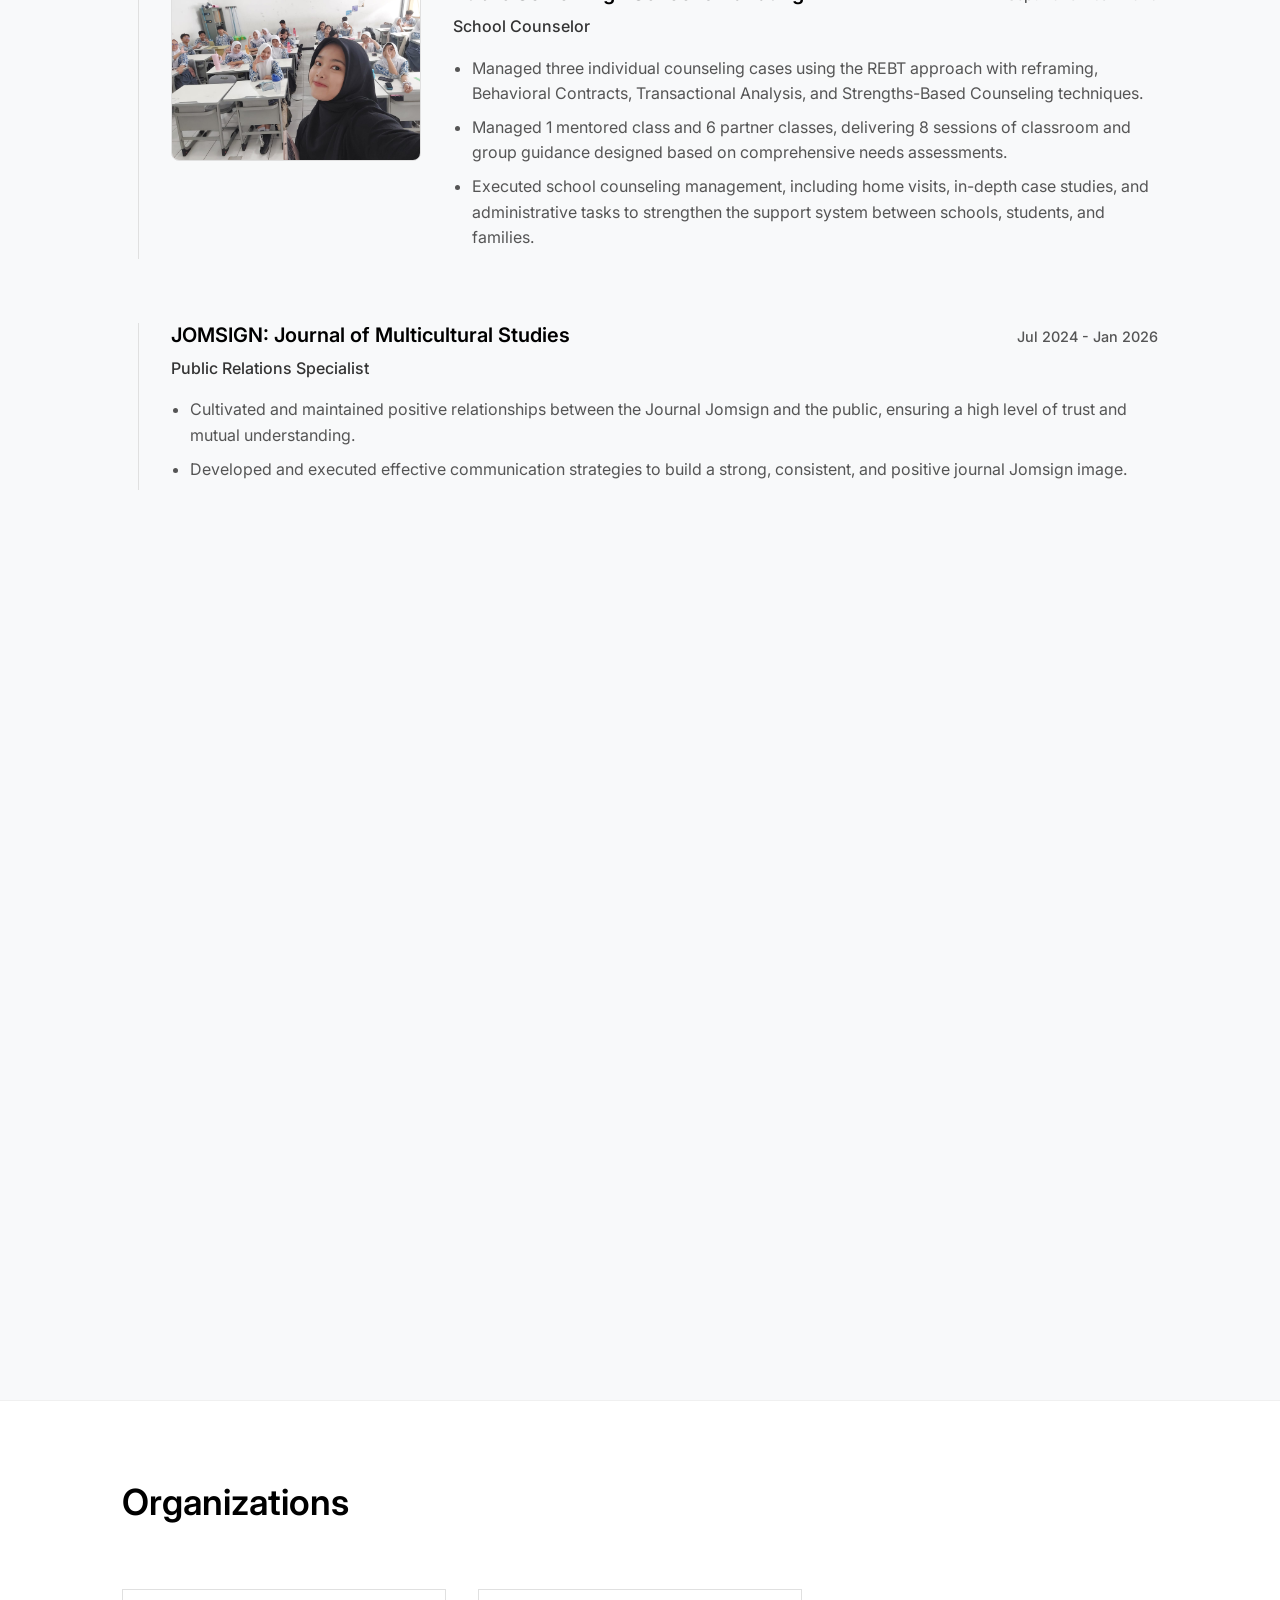
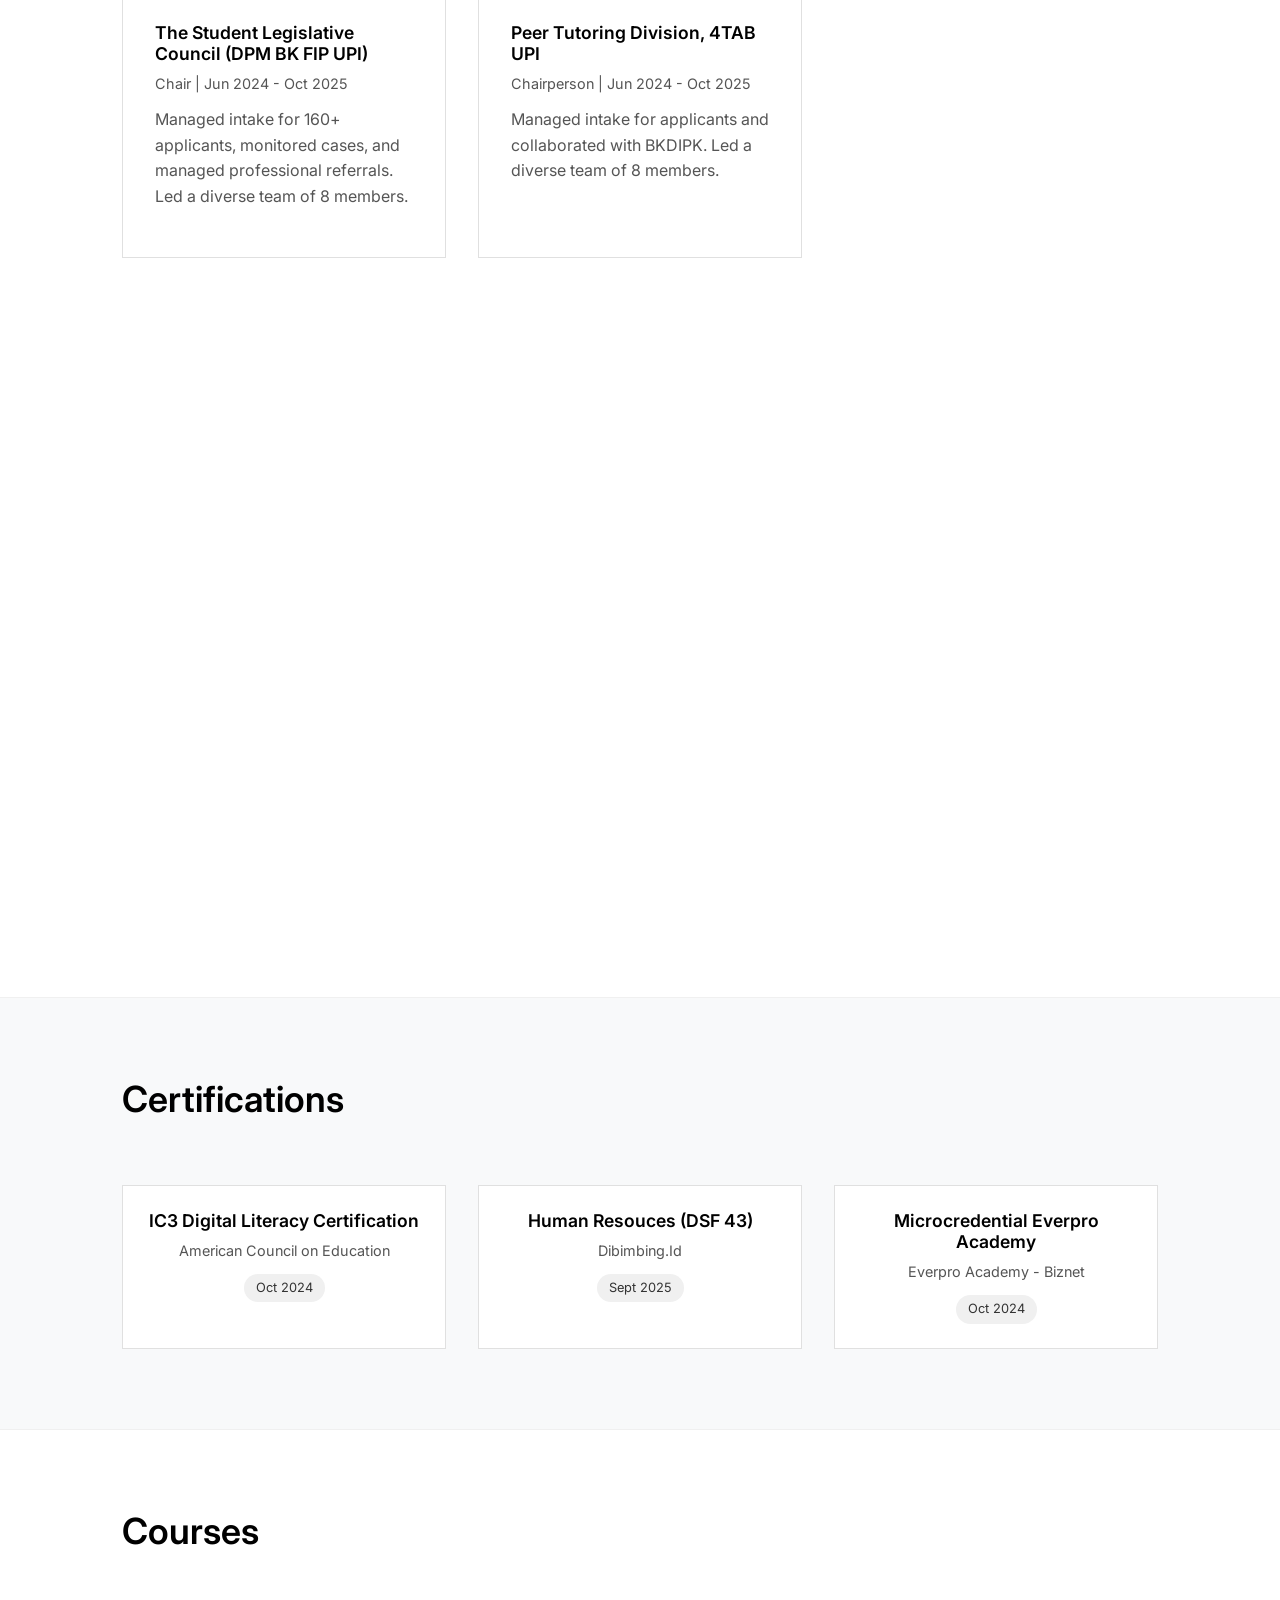
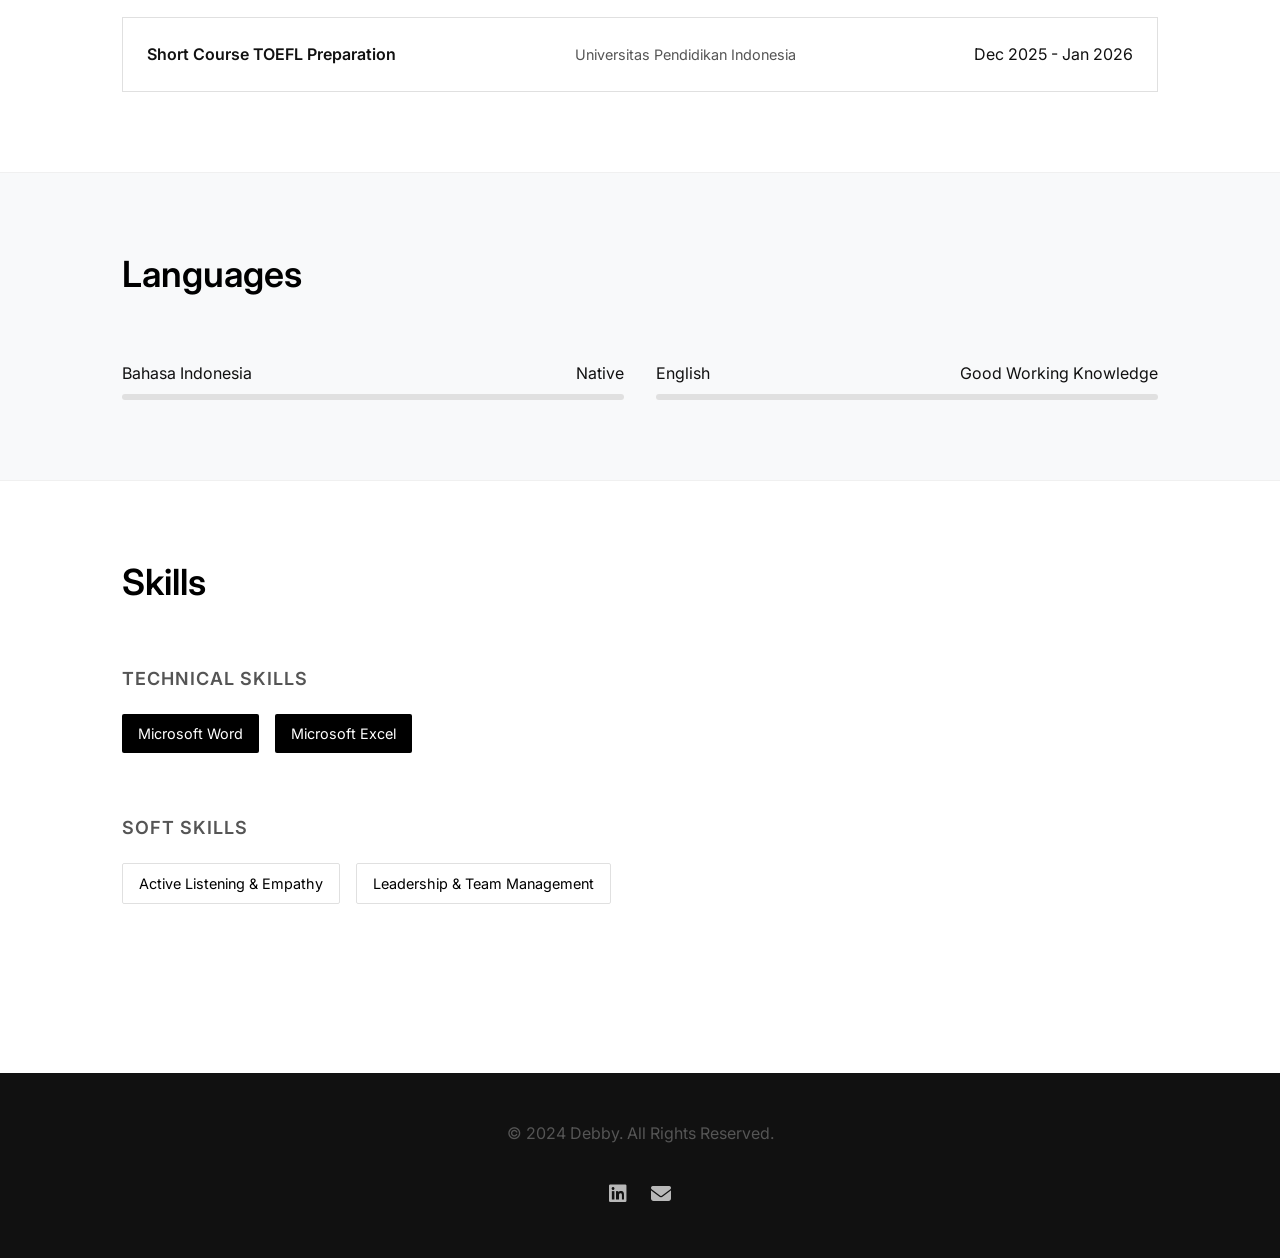
==== commit 597be3cf: "update: add fading photo sliders & fix name to Debby Rojwa Nurshabrina" ====
--- a/index.html
+++ b/index.html
@@ -4,9 +4,9 @@
 <head>
     <meta charset="UTF-8">
     <meta name="viewport" content="width=device-width, initial-scale=1.0">
-    <title>Professional Portfolio | Debby Rojwa N</title>
+    <title>Professional Portfolio | Debby Rojwa Nurshabrina</title>
     <meta name="description"
-        content="Portfolio of Debby Rojwa N, a Guidance and Counseling graduate specializing in counseling, strategic communication, and organizational leadership.">
+        content="Portfolio of Debby Rojwa Nurshabrina, a Guidance and Counseling graduate specializing in counseling, strategic communication, and organizational leadership.">
     <link rel="preconnect" href="https://fonts.googleapis.com">
     <link rel="preconnect" href="https://fonts.gstatic.com" crossorigin>
     <link href="https://fonts.googleapis.com/css2?family=Inter:wght@300;400;500;600;700&display=swap" rel="stylesheet">
@@ -49,7 +49,7 @@
         <div class="container hero-container fade-in-up">
             <div class="hero-wrapper">
                 <div class="hero-image">
-                    <img src="assets/img/Desain tanpa judul.png" alt="Debby Rojwa N">
+                    <img src="assets/img/Desain tanpa judul.png" alt="Debby Rojwa Nurshabrina">
                 </div>
 
                 <div class="hero-content">
@@ -123,9 +123,17 @@
                 <div class="timeline stagger-container">
 
                     <div class="exp-item-wrapper timeline-item stagger-item">
-                        <div class="exp-image-box">
+                        <div class="exp-image-box fader">
                             <img src="assets/img/SCHOOL%20COUNSELOR/WhatsApp%20Image%202026-02-20%20at%2022.26.32.jpeg"
-                                alt="School Counselor">
+                                alt="School Counselor 1" class="fader-img active">
+                            <img src="assets/img/SCHOOL%20COUNSELOR/WhatsApp%20Image%202026-02-20%20at%2022.26.34.jpeg"
+                                alt="School Counselor 2" class="fader-img">
+                            <img src="assets/img/SCHOOL%20COUNSELOR/WhatsApp%20Image%202026-02-20%20at%2022.26.35.jpeg"
+                                alt="School Counselor 3" class="fader-img">
+                            <img src="assets/img/SCHOOL%20COUNSELOR/WhatsApp%20Image%202026-02-20%20at%2022.26.38.jpeg"
+                                alt="School Counselor 4" class="fader-img">
+                            <img src="assets/img/SCHOOL%20COUNSELOR/WhatsApp%20Image%202026-02-20%20at%2022.26.40%20(1).jpeg"
+                                alt="School Counselor 5" class="fader-img">
                         </div>
                         <div class="exp-content">
                             <div class="timeline-header">
@@ -150,10 +158,6 @@
                     </div>
 
                     <div class="exp-item-wrapper timeline-item stagger-item">
-                        <div class="exp-image-box">
-                            <img src="assets/img/General%20Manager/WhatsApp%20Image%202026-02-20%20at%2022.26.24.jpeg"
-                                alt="Jomsign">
-                        </div>
                         <div class="exp-content">
                             <div class="timeline-header">
                                 <h3 class="timeline-title">JOMSIGN: Journal of Multicultural Studies</h3>
@@ -171,9 +175,15 @@
                     </div>
 
                     <div class="exp-item-wrapper timeline-item stagger-item">
-                        <div class="exp-image-box">
+                        <div class="exp-image-box fader">
                             <img src="assets/img/HOST%20HIGHLIGHTS/WhatsApp%20Image%202026-02-20%20at%2022.26.35%20(1).jpeg"
-                                alt="Host">
+                                alt="Host 1" class="fader-img active">
+                            <img src="assets/img/HOST%20HIGHLIGHTS/WhatsApp%20Image%202026-02-20%20at%2022.30.19%20(2).jpeg"
+                                alt="Host 2" class="fader-img">
+                            <img src="assets/img/HOST%20HIGHLIGHTS/WhatsApp%20Image%202026-02-20%20at%2022.30.20%20(3).jpeg"
+                                alt="Host 3" class="fader-img">
+                            <img src="assets/img/HOST%20HIGHLIGHTS/WhatsApp%20Image%202026-02-20%20at%2022.35.00.jpeg"
+                                alt="Host 4" class="fader-img">
                         </div>
                         <div class="exp-content">
                             <div class="timeline-header">
@@ -196,10 +206,6 @@
                     </div>
 
                     <div class="exp-item-wrapper timeline-item stagger-item">
-                        <div class="exp-image-box">
-                            <img src="assets/img/General%20Manager/WhatsApp%20Image%202026-02-20%20at%2022.26.42.jpeg"
-                                alt="Graphic Designer">
-                        </div>
                         <div class="exp-content">
                             <div class="timeline-header">
                                 <h3 class="timeline-title">JOMSIGN: Journal of Multicultural Studies</h3>
@@ -299,6 +305,8 @@
                             <div class="overlay-image-container fader">
                                 <img src="assets/img/KOMISI%202/WhatsApp%20Image%202026-02-20%20at%2022.30.20%20(2).jpeg"
                                     alt="Img 1" class="fader-img active">
+                                <img src="assets/img/KOMISI%202/WhatsApp%20Image%202026-02-20%20at%2022.26.28.jpeg"
+                                    alt="Img 2" class="fader-img">
                             </div>
                             <div class="detail-desc">
                                 <p>Ensured fiscal responsibility and strategic alignment of all student body programs.
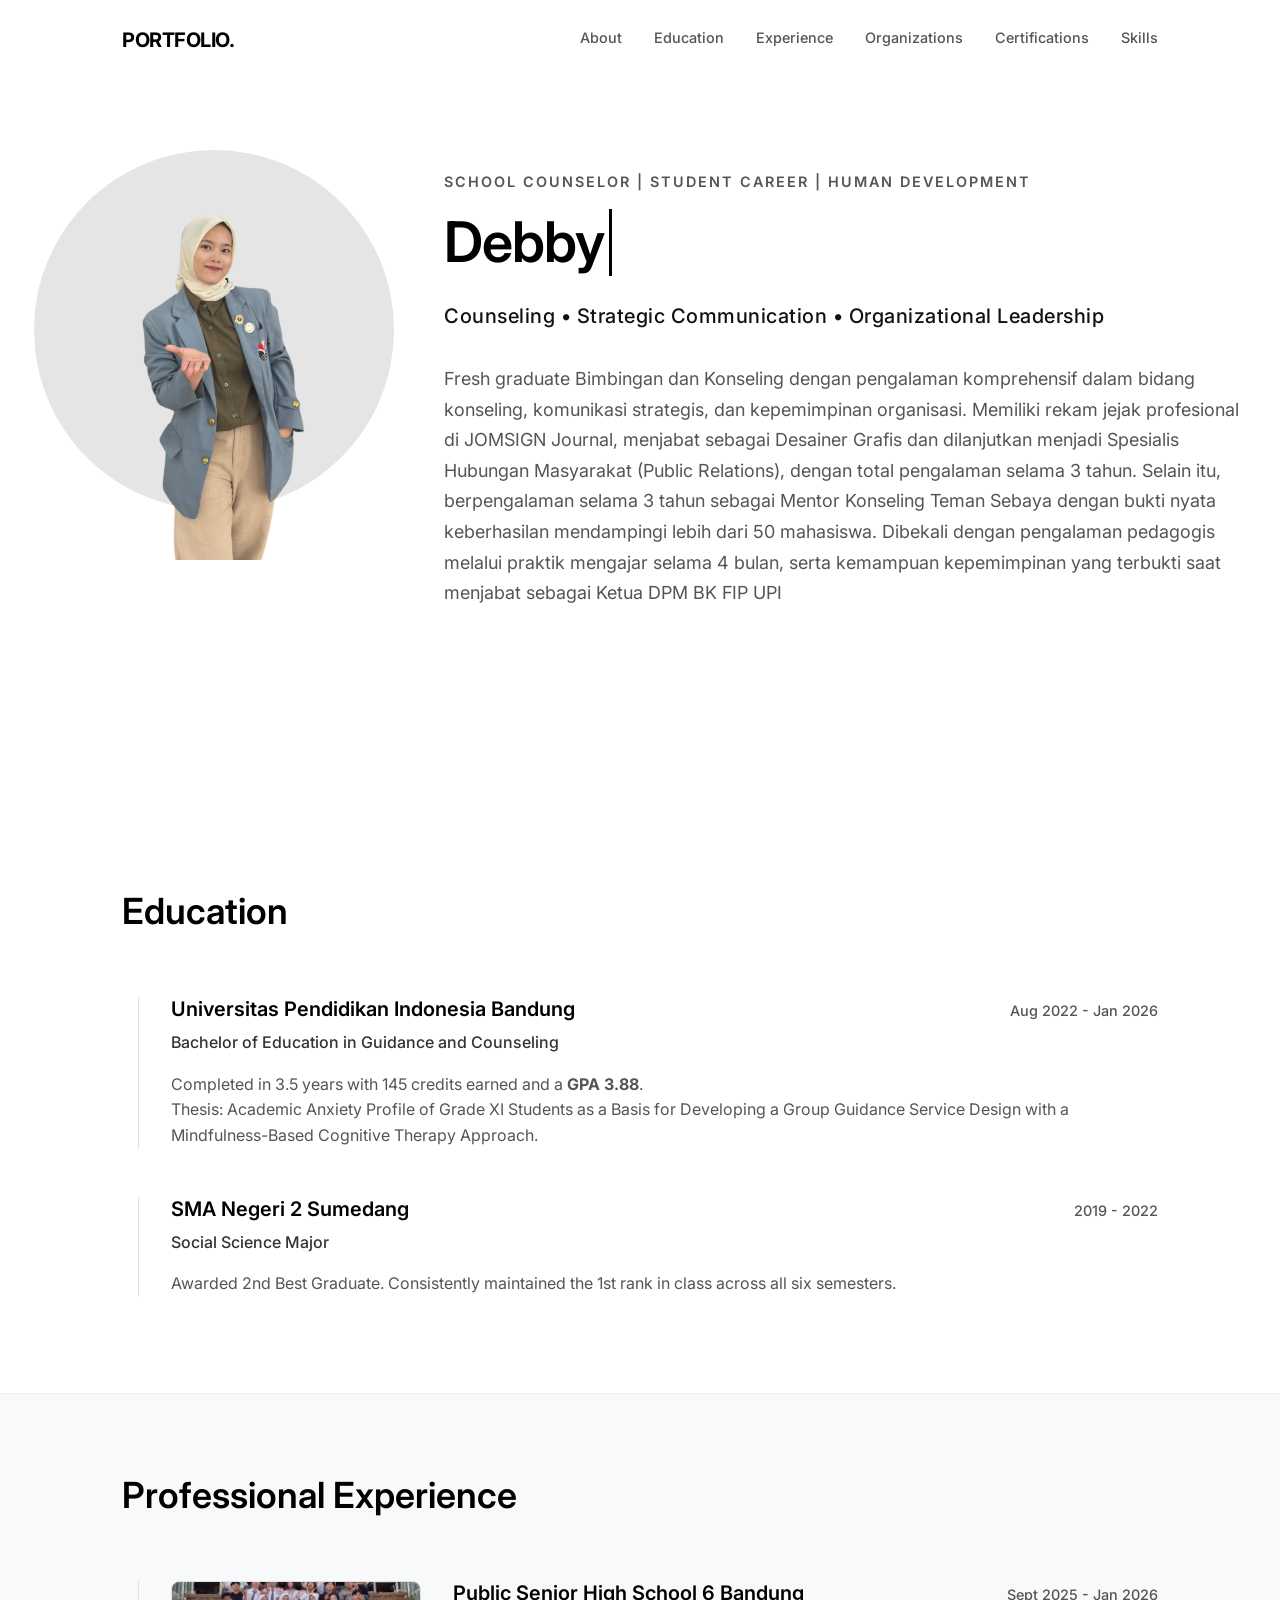
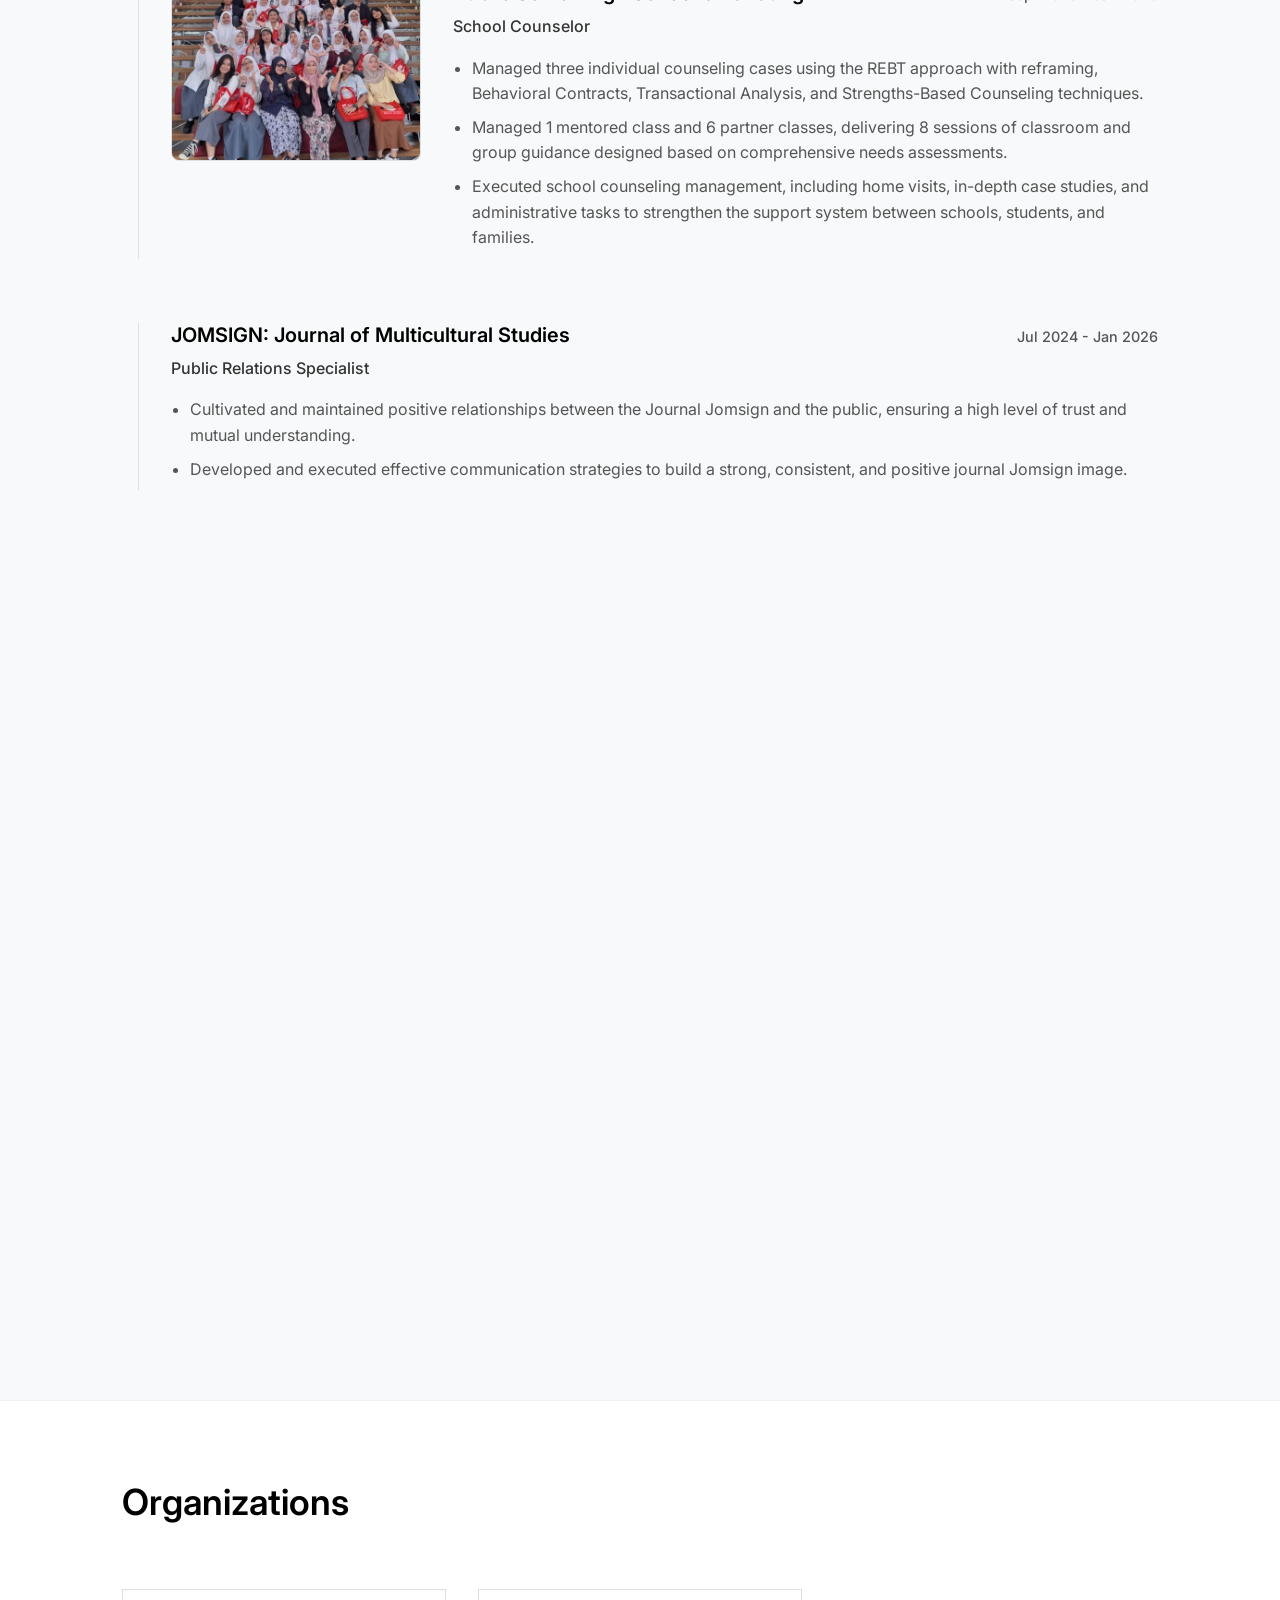
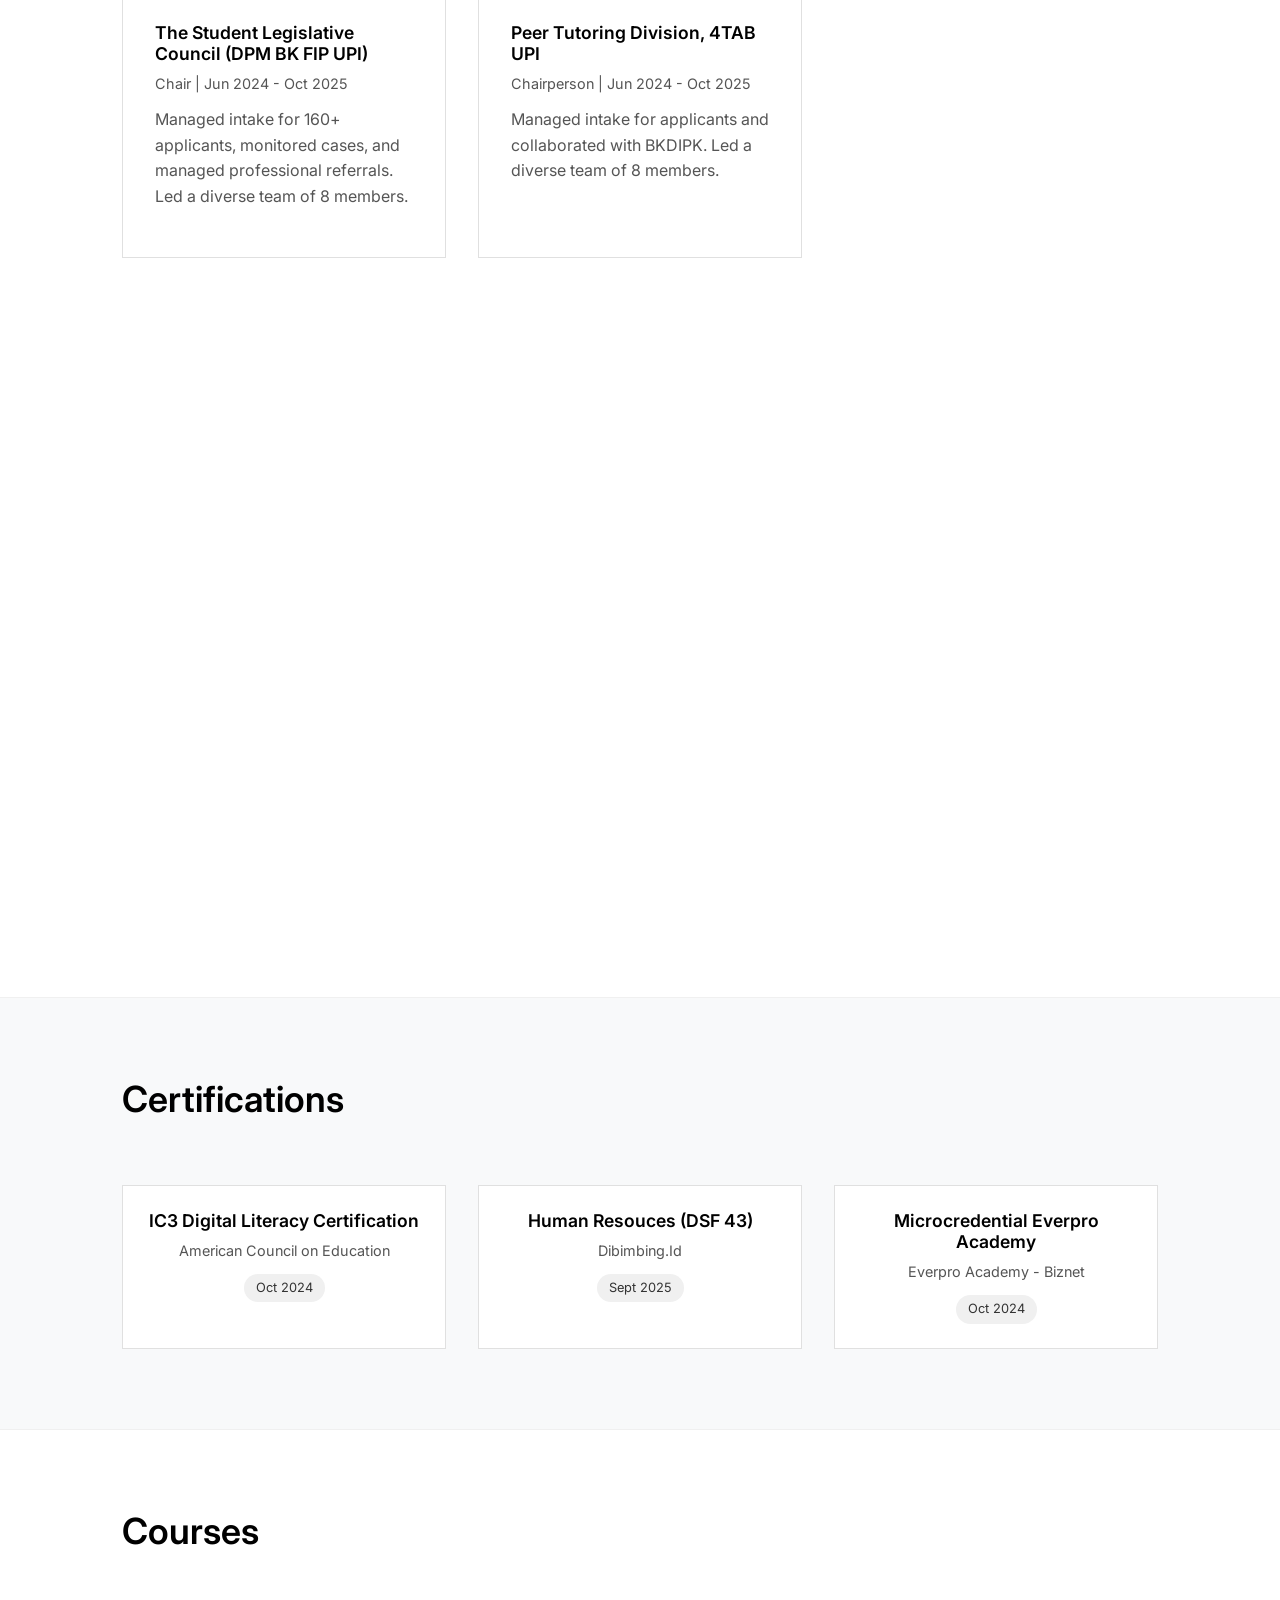
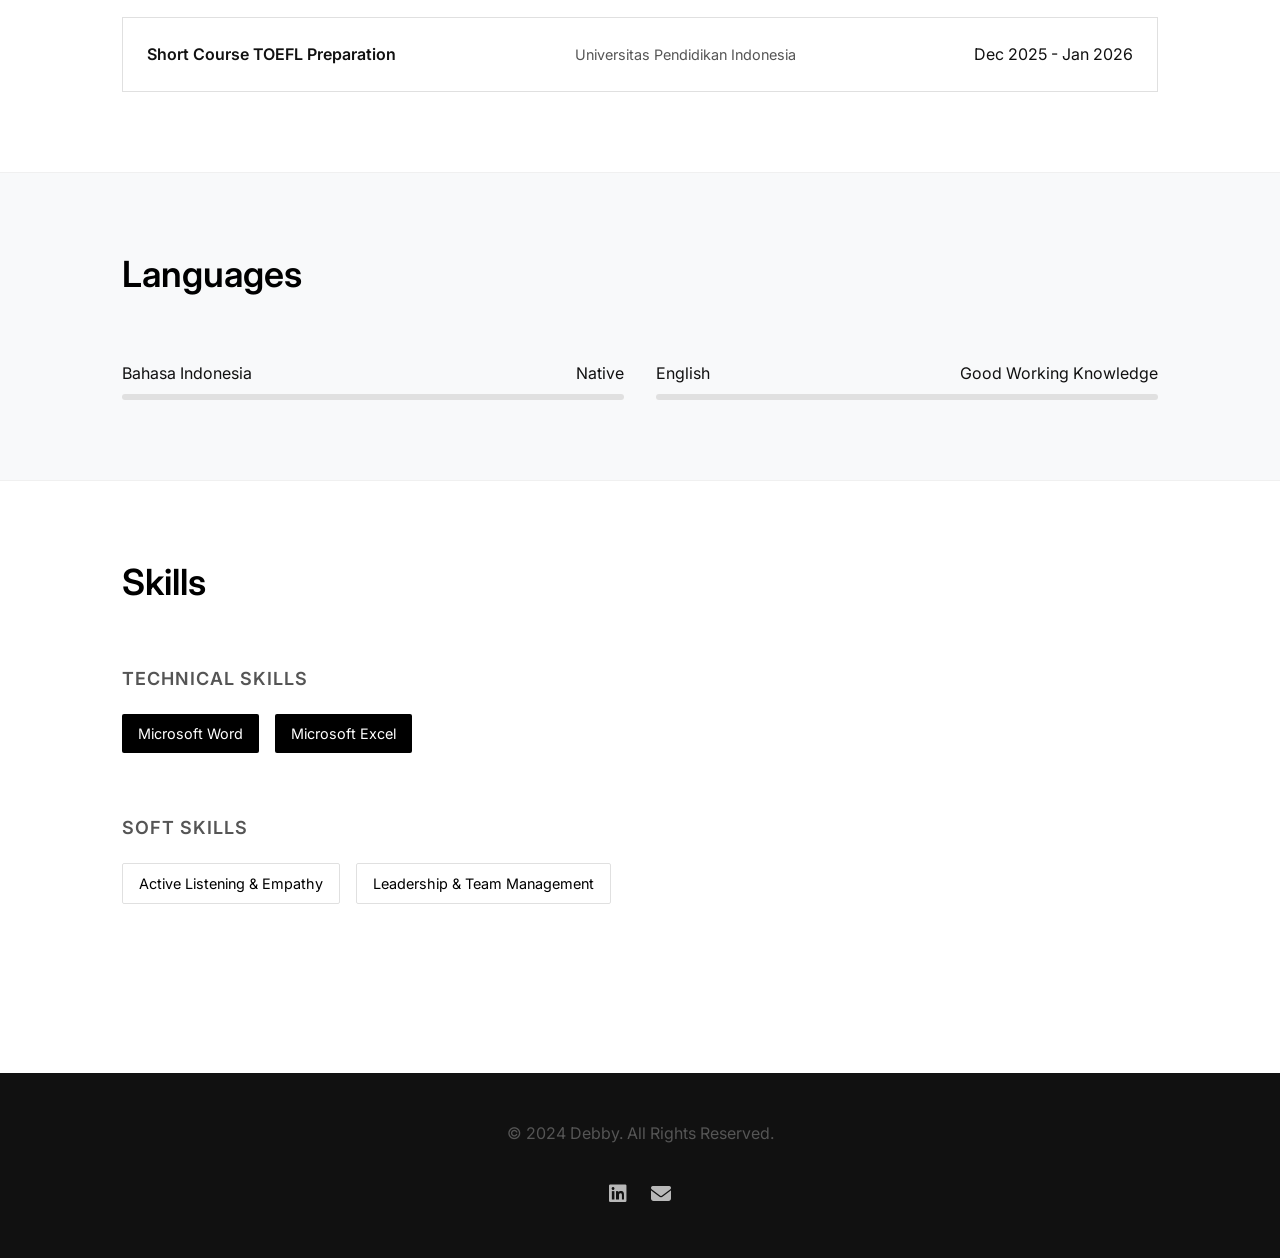
==== commit 06bec5f5: "fix: update footer social and email links" ====
--- a/index.html
+++ b/index.html
@@ -503,8 +503,9 @@
         <div class="container footer-container">
             <p>&copy; 2024 Debby. All Rights Reserved.</p>
             <div class="social-links">
-                <a href="#" aria-label="LinkedIn"><i class="fab fa-linkedin"></i></a>
-                <a href="#" aria-label="Email"><i class="fas fa-envelope"></i></a>
+                <a href="https://www.linkedin.com/in/debby-rojwa-nurshabrina/" aria-label="LinkedIn" target="_blank"
+                    rel="noopener noreferrer"><i class="fab fa-linkedin"></i></a>
+                <a href="mailto:debbyrojwanurshabrina@gmail.com" aria-label="Email"><i class="fas fa-envelope"></i></a>
             </div>
         </div>
     </footer>
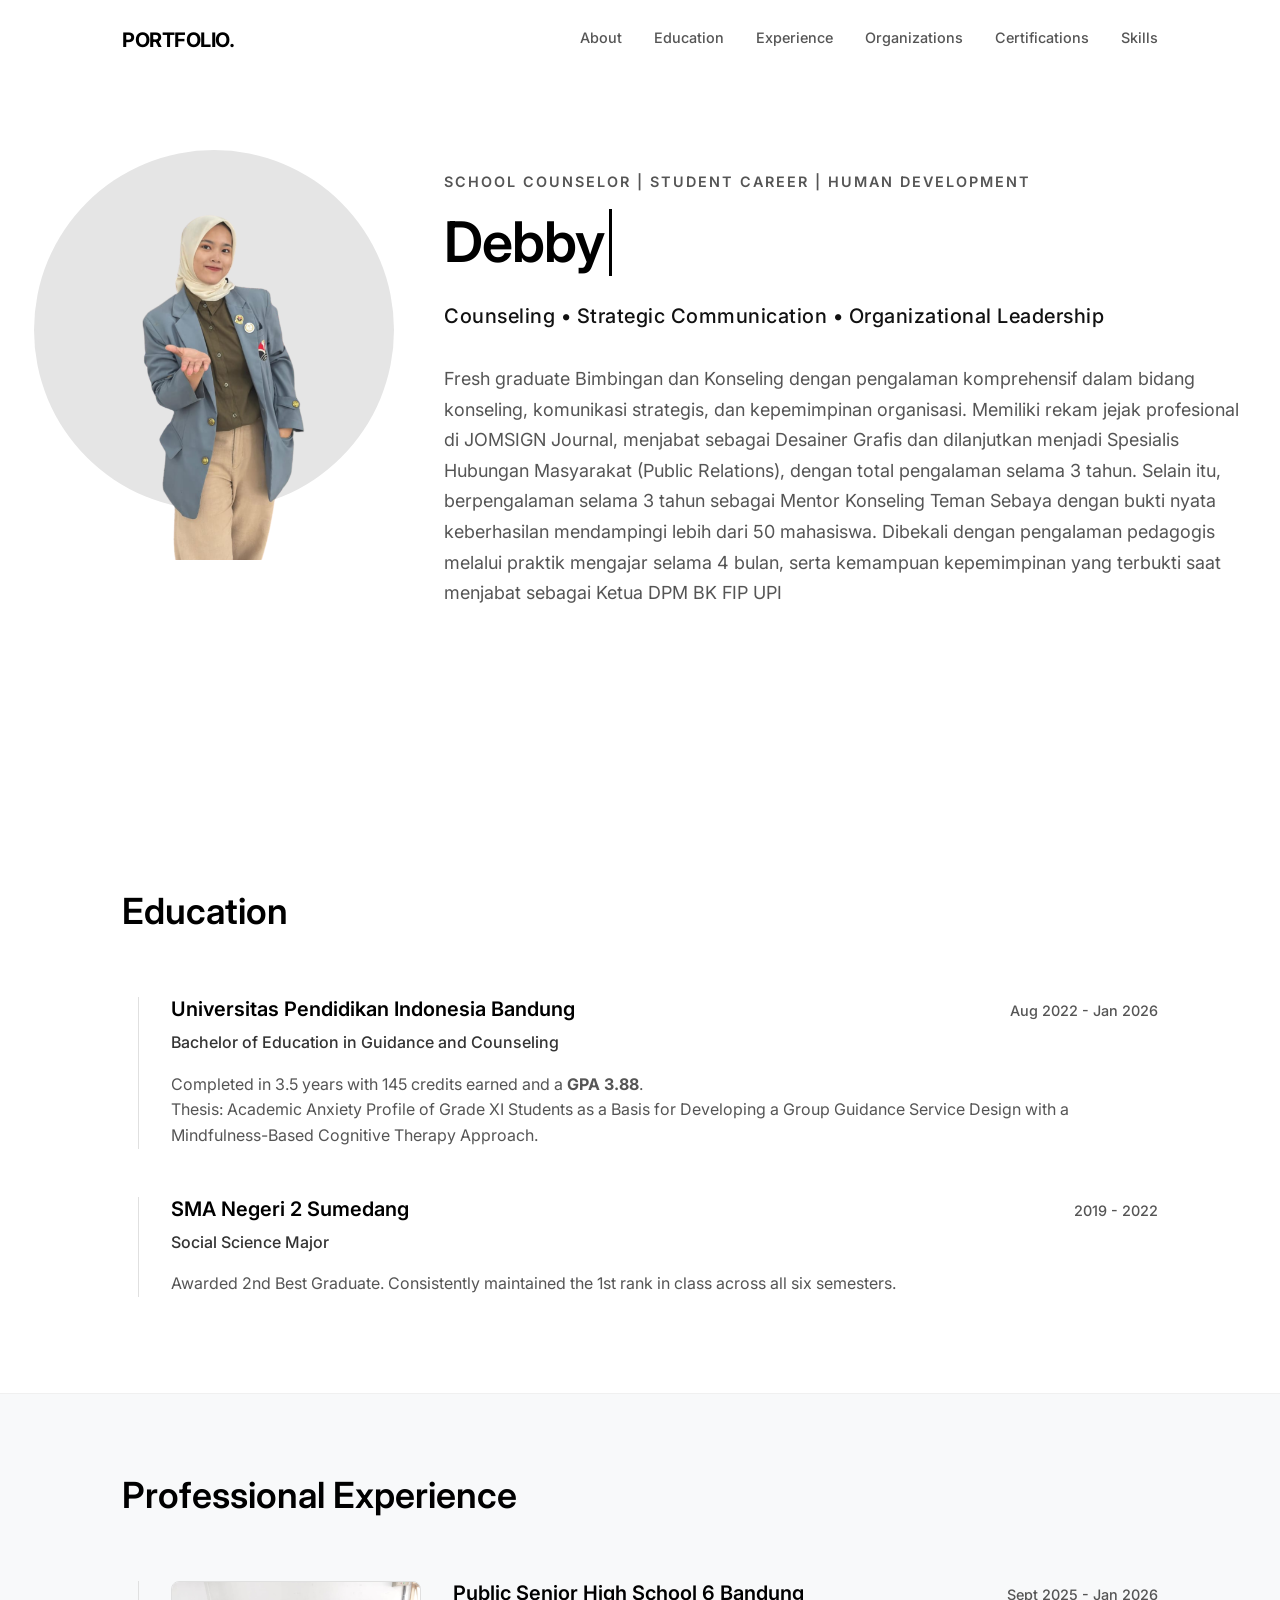
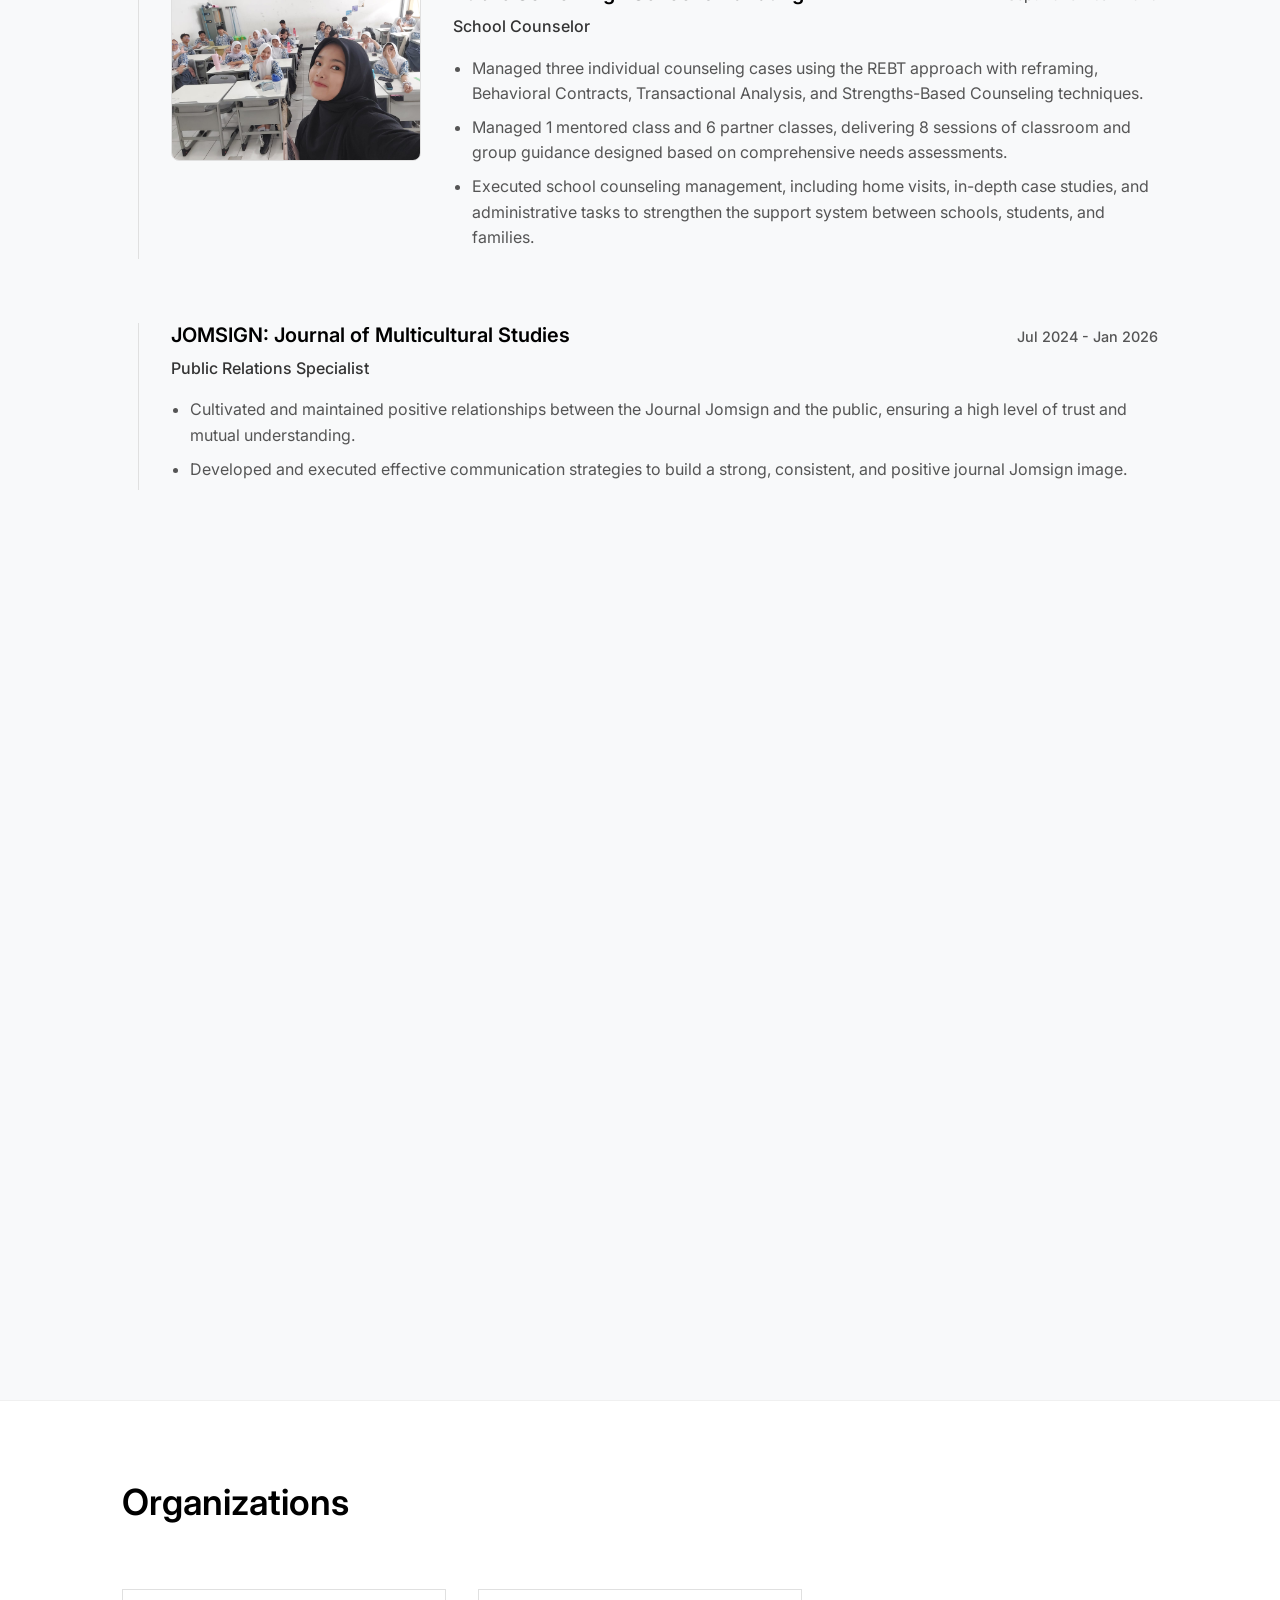
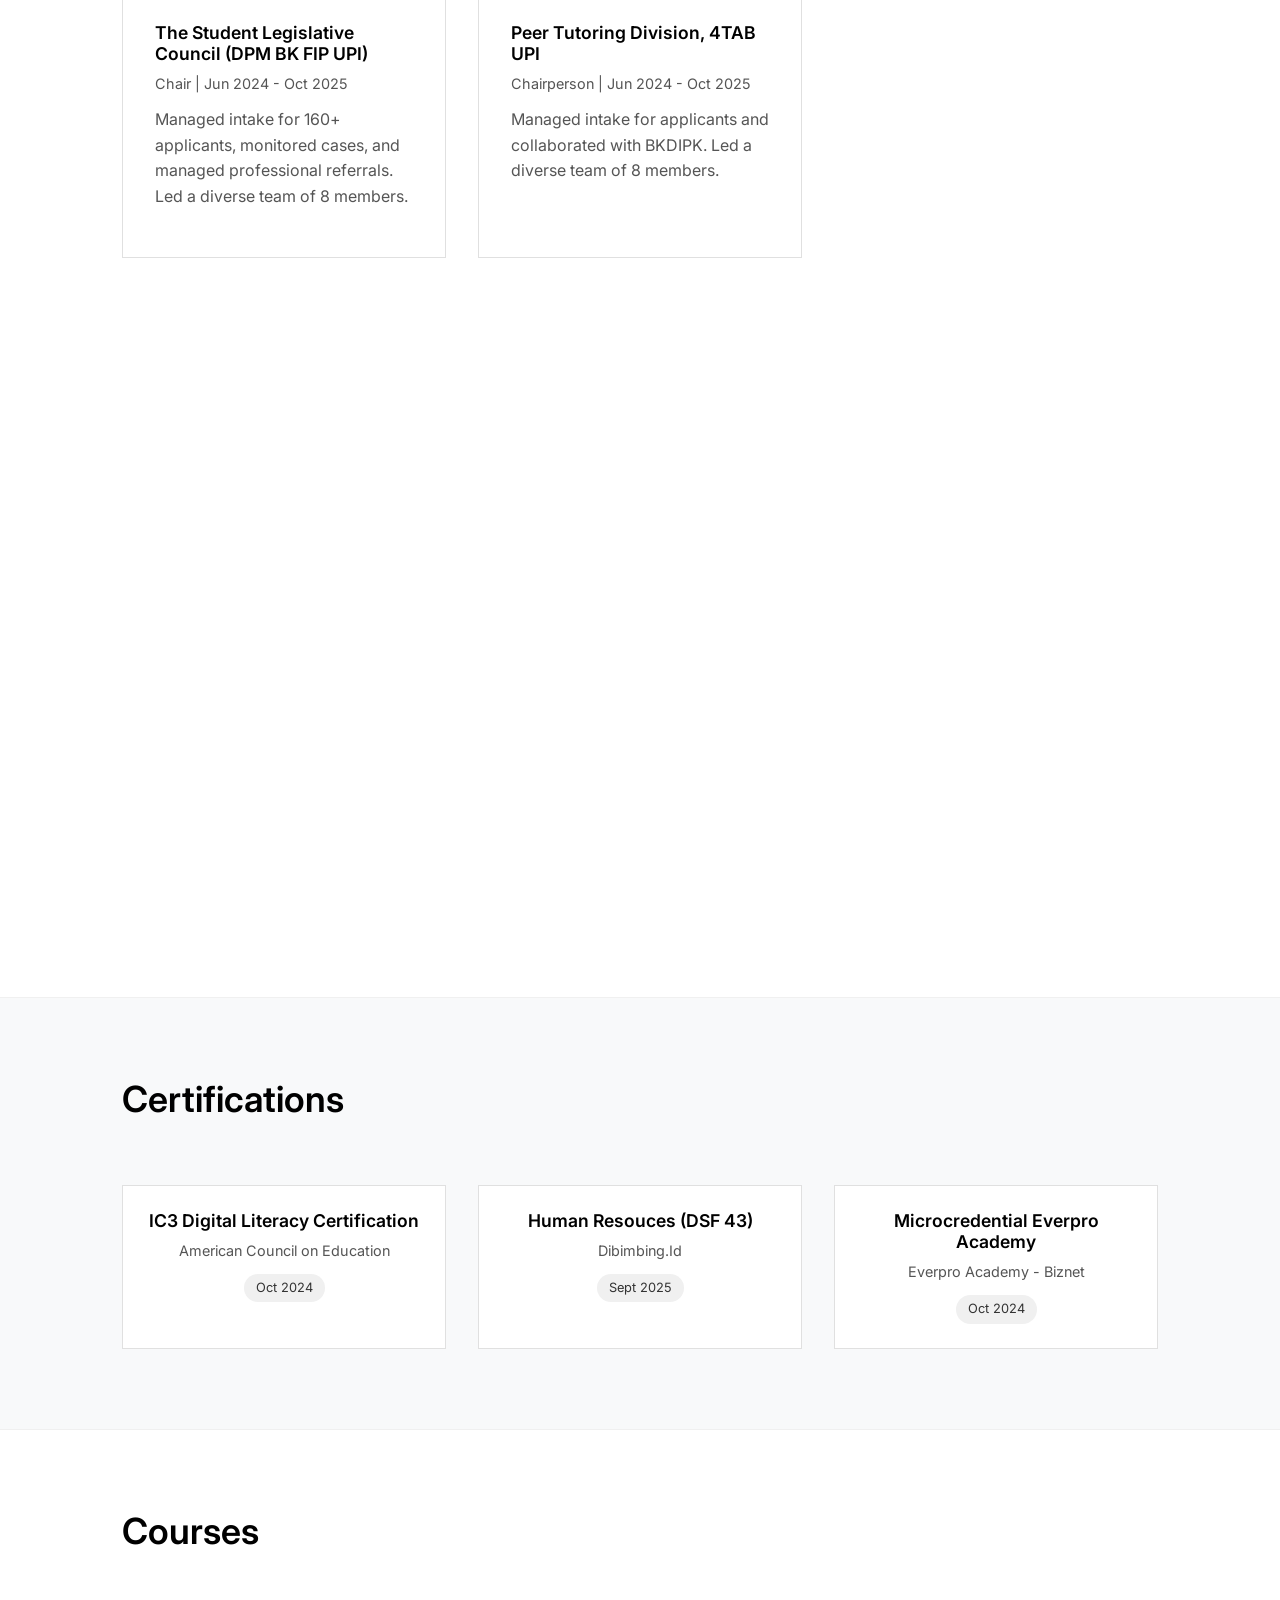
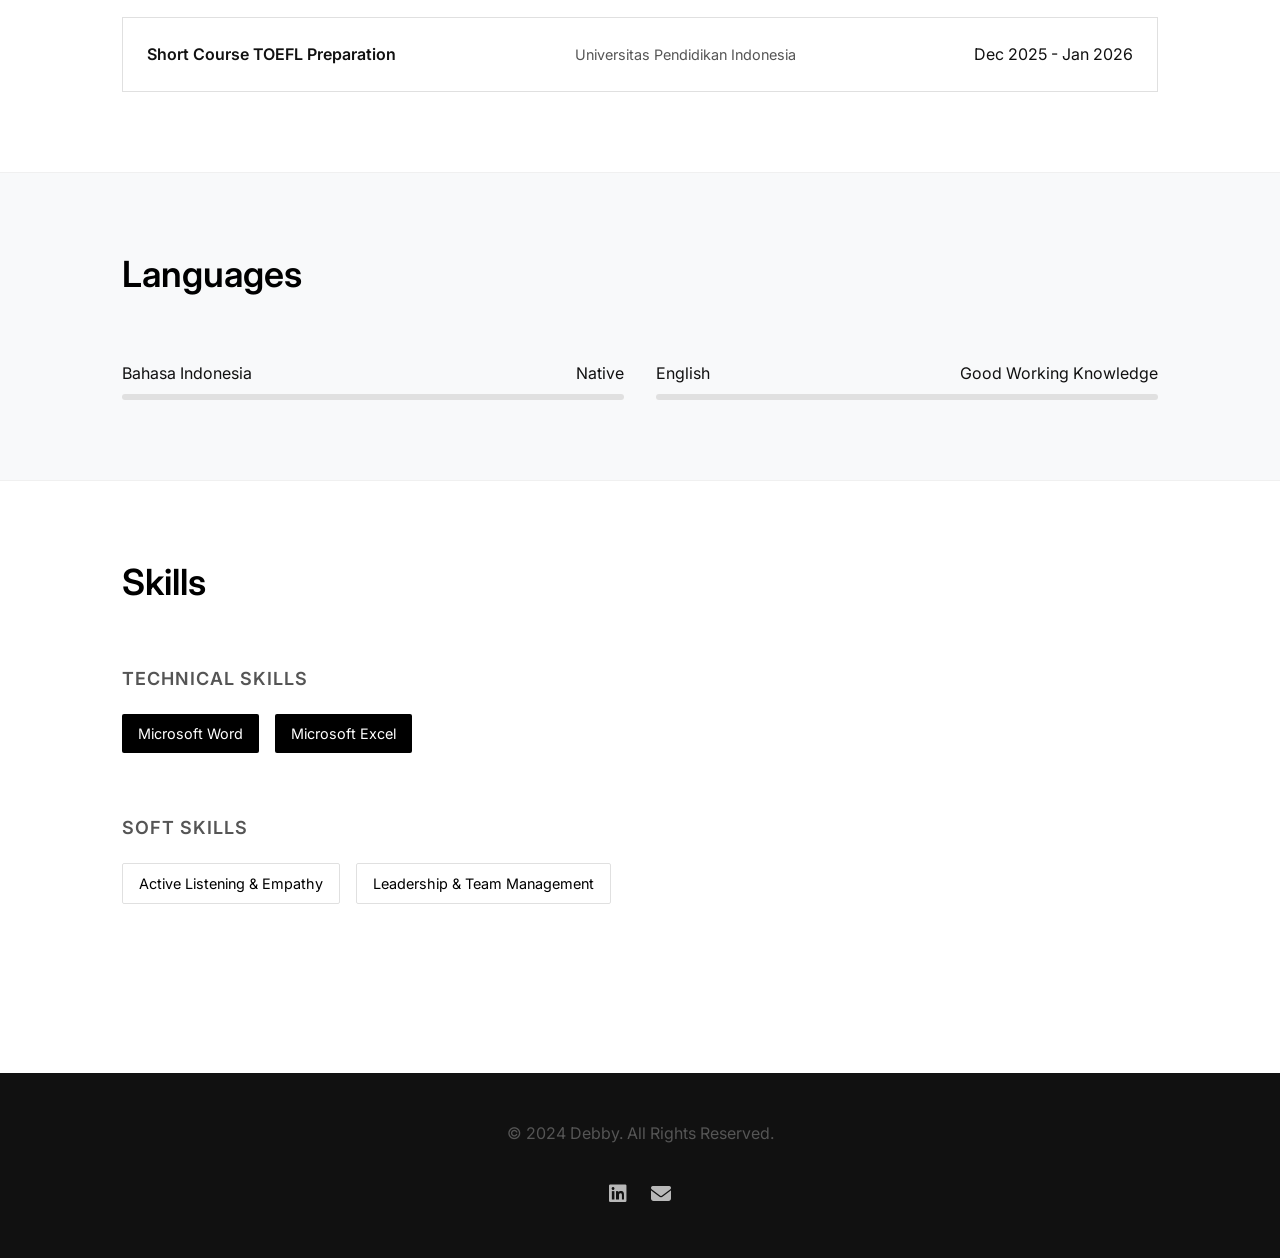
==== commit 7d69ca50: "fix: change mailto to direct Gmail Compose link" ====
--- a/index.html
+++ b/index.html
@@ -505,7 +505,8 @@
             <div class="social-links">
                 <a href="https://www.linkedin.com/in/debby-rojwa-nurshabrina/" aria-label="LinkedIn" target="_blank"
                     rel="noopener noreferrer"><i class="fab fa-linkedin"></i></a>
-                <a href="mailto:debbyrojwanurshabrina@gmail.com" aria-label="Email"><i class="fas fa-envelope"></i></a>
+                <a href="https://mail.google.com/mail/?view=cm&fs=1&to=debbyrojwanurshabrina@gmail.com" target="_blank"
+                    rel="noopener noreferrer" aria-label="Email"><i class="fas fa-envelope"></i></a>
             </div>
         </div>
     </footer>
